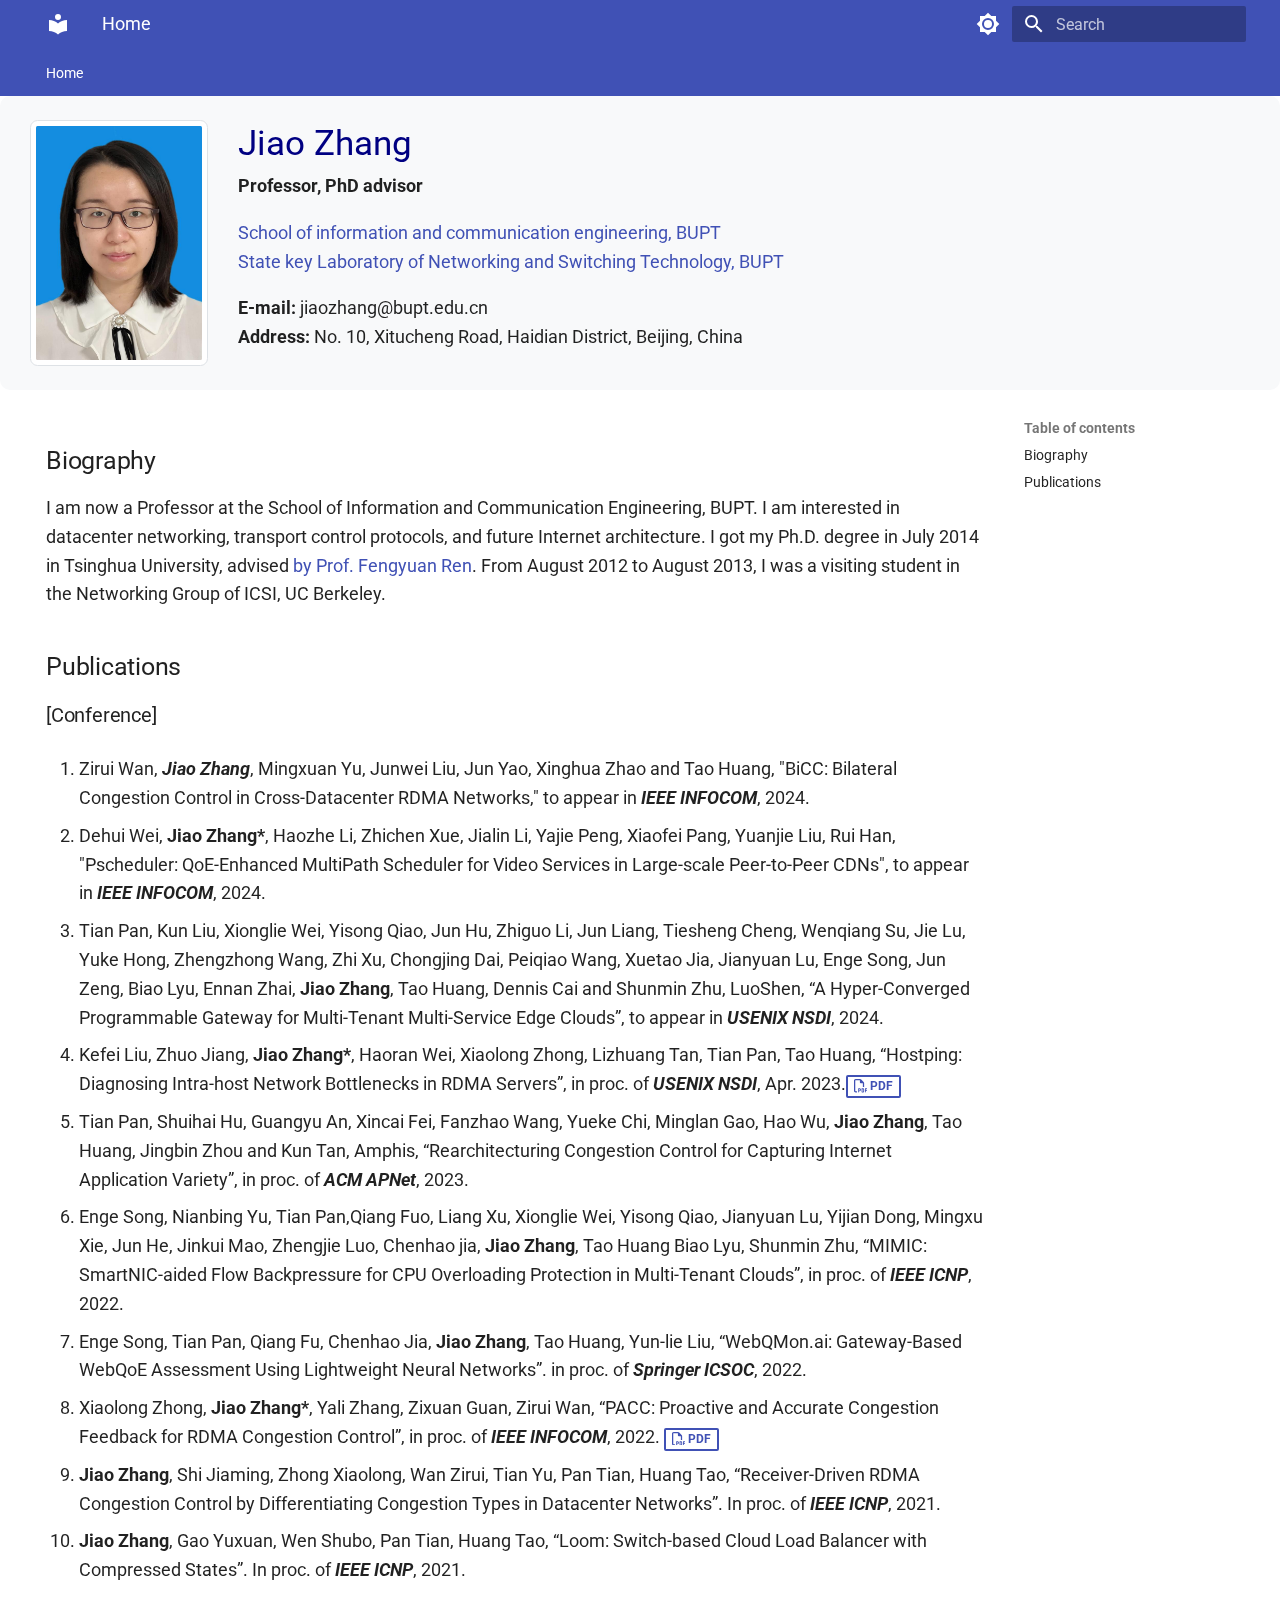
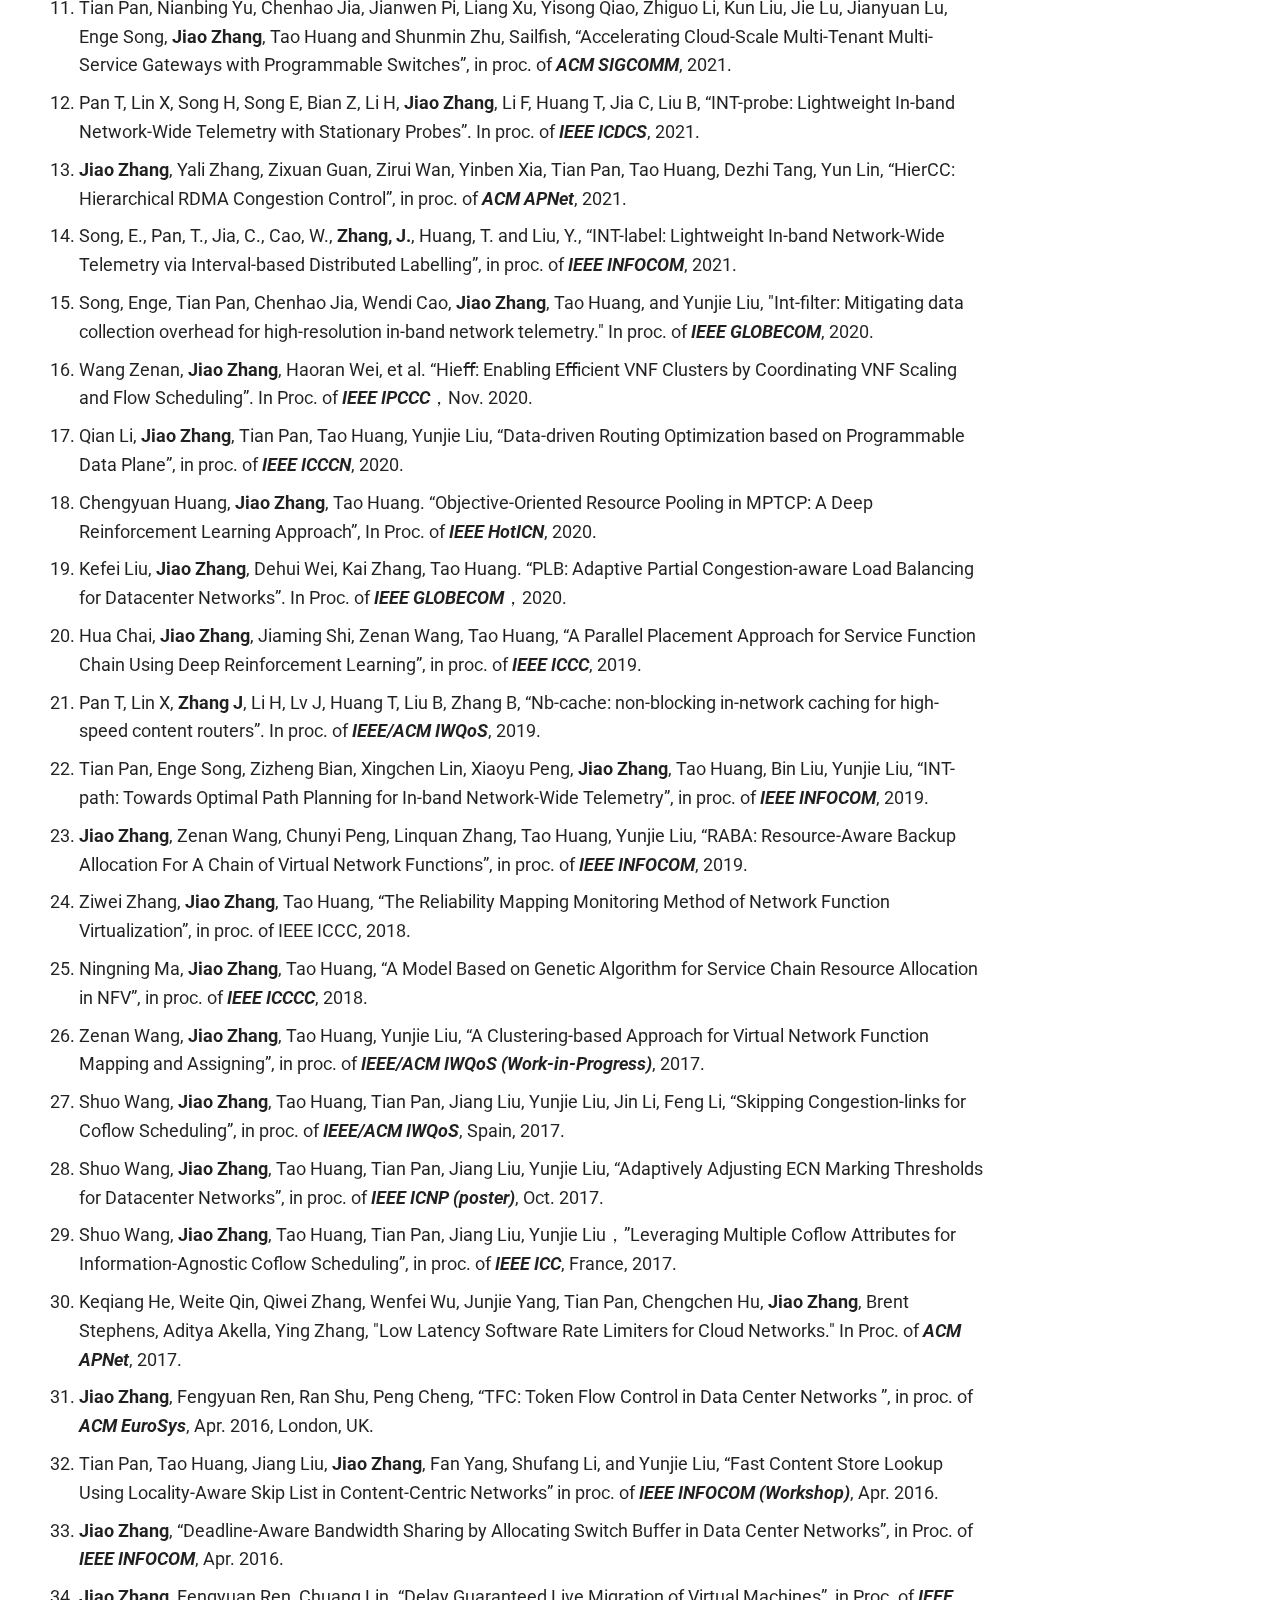
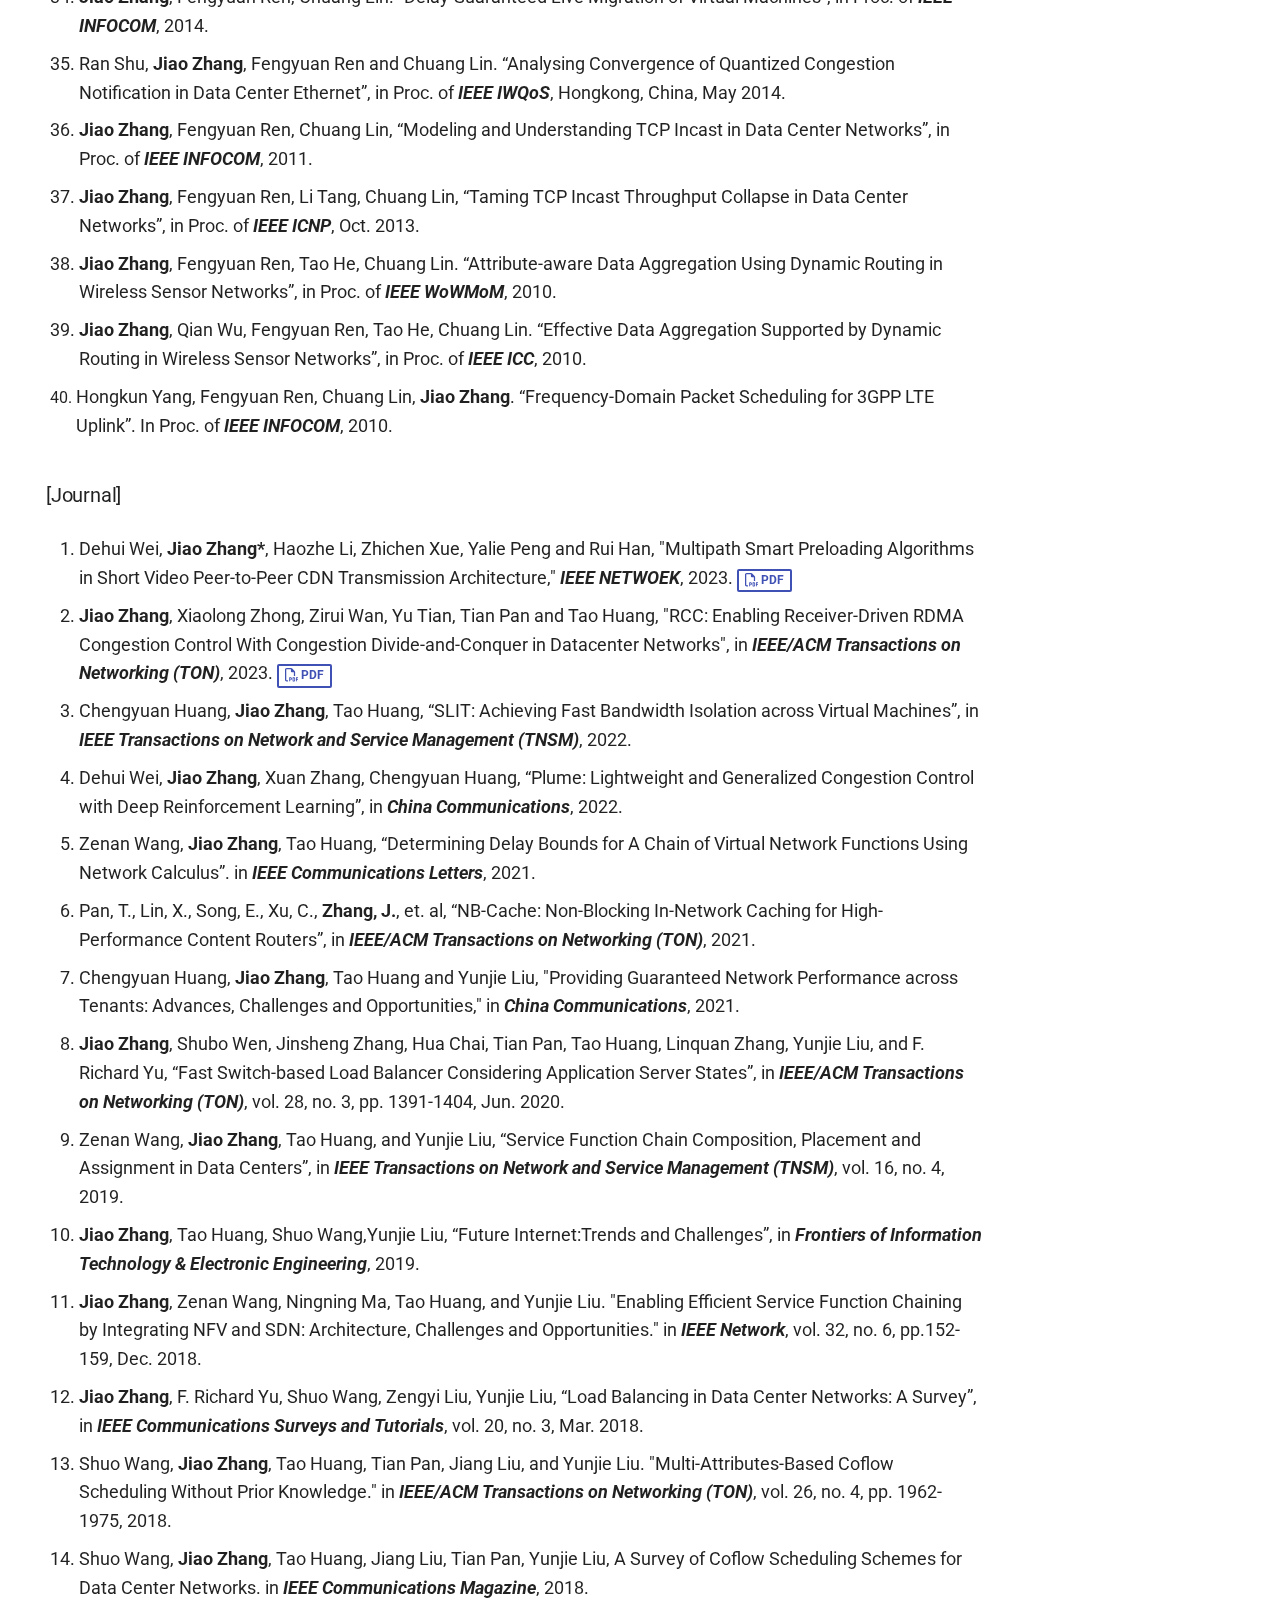
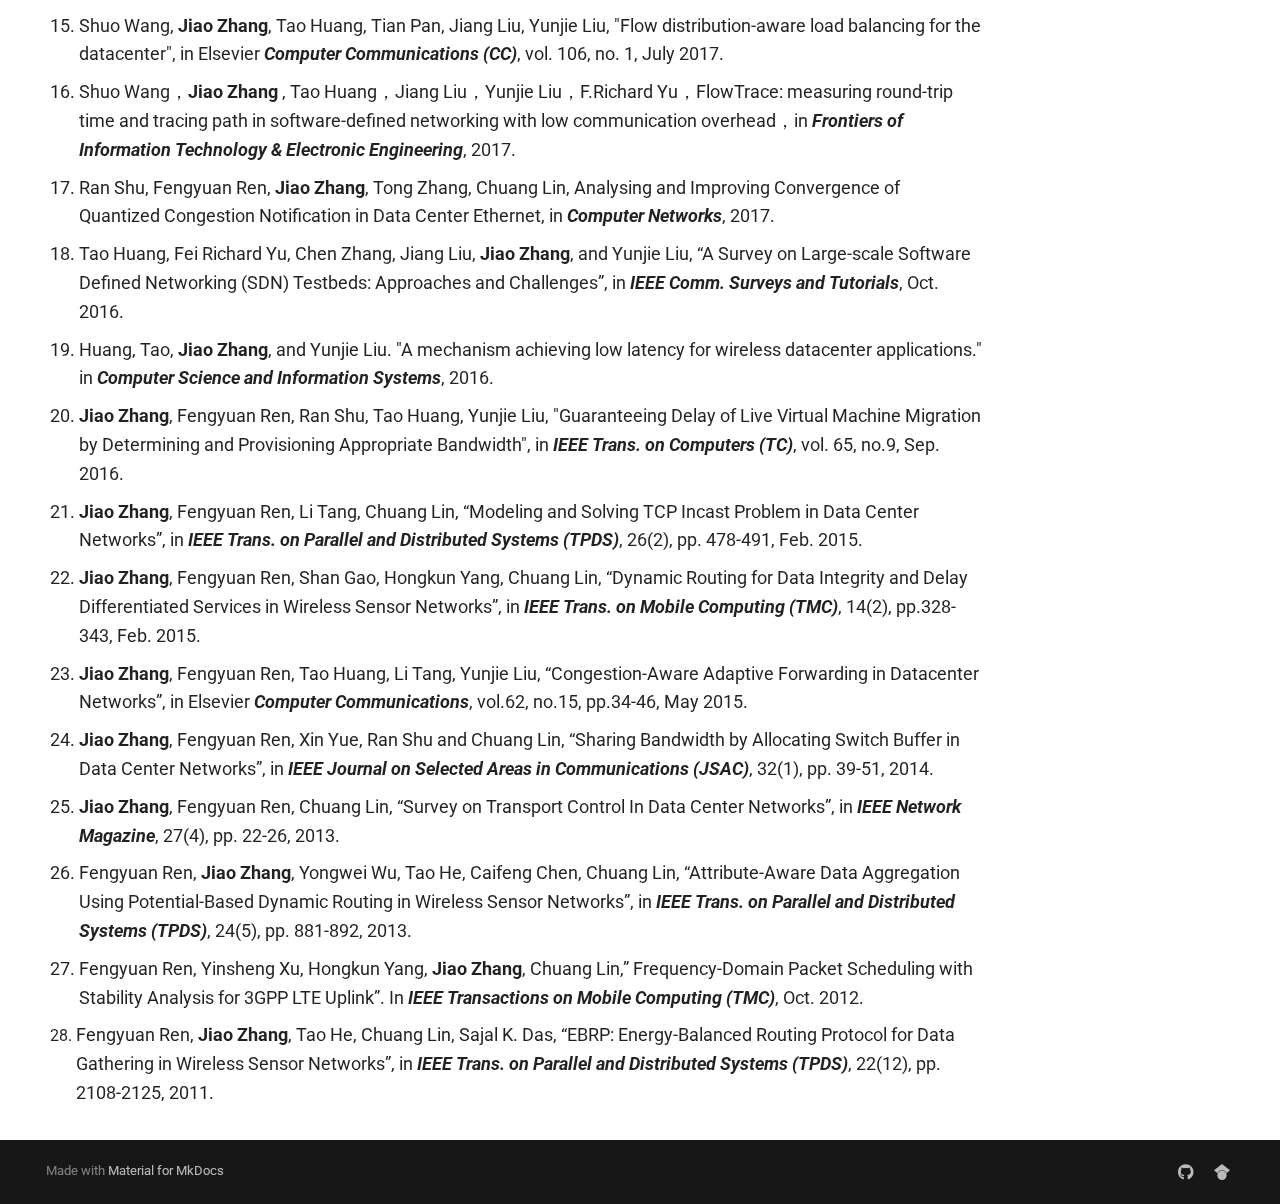
==== index.html @ 3847baac "Deployed 56114a8 with MkDocs version: 1.5.3" ====
<!doctype html>
<html lang="en" class="no-js">
  <head>
    
      <meta charset="utf-8">
      <meta name="viewport" content="width=device-width,initial-scale=1">
      
      
      
      
      
      
      <link rel="icon" href="assets/favicon.png">
      <meta name="generator" content="mkdocs-1.5.3, mkdocs-material-9.5.3">
    
    
  <title>Jiao Zhang @ BUPT</title>

    
  
      <link rel="stylesheet" href="assets/stylesheets/main.50c56a3b.min.css">
      
        
        <link rel="stylesheet" href="assets/stylesheets/palette.06af60db.min.css">
      
      


    

    
      
    
    
      
        
        
        <link rel="preconnect" href="https://fonts.gstatic.com" crossorigin>
        <link rel="stylesheet" href="https://fonts.googleapis.com/css?family=Roboto:300,300i,400,400i,700,700i%7CRoboto+Mono:400,400i,700,700i&display=fallback">
        <style>:root{--md-text-font:"Roboto";--md-code-font:"Roboto Mono"}</style>
      
    
    
      <link rel="stylesheet" href="stylesheets/extra.css">
    
    <script>__md_scope=new URL(".",location),__md_hash=e=>[...e].reduce((e,_)=>(e<<5)-e+_.charCodeAt(0),0),__md_get=(e,_=localStorage,t=__md_scope)=>JSON.parse(_.getItem(t.pathname+"."+e)),__md_set=(e,_,t=localStorage,a=__md_scope)=>{try{t.setItem(a.pathname+"."+e,JSON.stringify(_))}catch(e){}}</script>
    
      

    
    
    
  </head>
  
  
    
    
      
    
    
    
    
    <body dir="ltr" data-md-color-scheme="default" data-md-color-primary="indigo" data-md-color-accent="indigo">
  
    
    <input class="md-toggle" data-md-toggle="drawer" type="checkbox" id="__drawer" autocomplete="off">
    <input class="md-toggle" data-md-toggle="search" type="checkbox" id="__search" autocomplete="off">
    <label class="md-overlay" for="__drawer"></label>
    <div data-md-component="skip">
      
        
        <a href="#biography" class="md-skip">
          Skip to content
        </a>
      
    </div>
    <div data-md-component="announce">
      
    </div>
    
    
      

<header class="md-header" data-md-component="header">
  <nav class="md-header__inner md-grid" aria-label="Header">
    <a href="." title="Jiao Zhang" class="md-header__button md-logo" aria-label="Jiao Zhang" data-md-component="logo">
      
  
  <svg xmlns="http://www.w3.org/2000/svg" viewBox="0 0 24 24"><path d="M12 8a3 3 0 0 0 3-3 3 3 0 0 0-3-3 3 3 0 0 0-3 3 3 3 0 0 0 3 3m0 3.54C9.64 9.35 6.5 8 3 8v11c3.5 0 6.64 1.35 9 3.54 2.36-2.19 5.5-3.54 9-3.54V8c-3.5 0-6.64 1.35-9 3.54Z"/></svg>

    </a>
    <label class="md-header__button md-icon" for="__drawer">
      
      <svg xmlns="http://www.w3.org/2000/svg" viewBox="0 0 24 24"><path d="M3 6h18v2H3V6m0 5h18v2H3v-2m0 5h18v2H3v-2Z"/></svg>
    </label>
    <div class="md-header__title" data-md-component="header-title">
      <div class="md-header__ellipsis">
        <div class="md-header__topic">
          <span class="md-ellipsis">
            Jiao Zhang
          </span>
        </div>
        <div class="md-header__topic" data-md-component="header-topic">
          <span class="md-ellipsis">
            
              Home
            
          </span>
        </div>
      </div>
    </div>
    
      
        <form class="md-header__option" data-md-component="palette">
  
    
    
    
    <input class="md-option" data-md-color-media="" data-md-color-scheme="default" data-md-color-primary="indigo" data-md-color-accent="indigo"  aria-label="Switch to dark mode"  type="radio" name="__palette" id="__palette_0">
    
      <label class="md-header__button md-icon" title="Switch to dark mode" for="__palette_1" hidden>
        <svg xmlns="http://www.w3.org/2000/svg" viewBox="0 0 24 24"><path d="M12 8a4 4 0 0 0-4 4 4 4 0 0 0 4 4 4 4 0 0 0 4-4 4 4 0 0 0-4-4m0 10a6 6 0 0 1-6-6 6 6 0 0 1 6-6 6 6 0 0 1 6 6 6 6 0 0 1-6 6m8-9.31V4h-4.69L12 .69 8.69 4H4v4.69L.69 12 4 15.31V20h4.69L12 23.31 15.31 20H20v-4.69L23.31 12 20 8.69Z"/></svg>
      </label>
    
  
    
    
    
    <input class="md-option" data-md-color-media="" data-md-color-scheme="slate" data-md-color-primary="indigo" data-md-color-accent="indigo"  aria-label="Switch to light mode"  type="radio" name="__palette" id="__palette_1">
    
      <label class="md-header__button md-icon" title="Switch to light mode" for="__palette_0" hidden>
        <svg xmlns="http://www.w3.org/2000/svg" viewBox="0 0 24 24"><path d="M12 18c-.89 0-1.74-.2-2.5-.55C11.56 16.5 13 14.42 13 12c0-2.42-1.44-4.5-3.5-5.45C10.26 6.2 11.11 6 12 6a6 6 0 0 1 6 6 6 6 0 0 1-6 6m8-9.31V4h-4.69L12 .69 8.69 4H4v4.69L.69 12 4 15.31V20h4.69L12 23.31 15.31 20H20v-4.69L23.31 12 20 8.69Z"/></svg>
      </label>
    
  
</form>
      
    
    
      <script>var media,input,key,value,palette=__md_get("__palette");if(palette&&palette.color){"(prefers-color-scheme)"===palette.color.media&&(media=matchMedia("(prefers-color-scheme: light)"),input=document.querySelector(media.matches?"[data-md-color-media='(prefers-color-scheme: light)']":"[data-md-color-media='(prefers-color-scheme: dark)']"),palette.color.media=input.getAttribute("data-md-color-media"),palette.color.scheme=input.getAttribute("data-md-color-scheme"),palette.color.primary=input.getAttribute("data-md-color-primary"),palette.color.accent=input.getAttribute("data-md-color-accent"));for([key,value]of Object.entries(palette.color))document.body.setAttribute("data-md-color-"+key,value)}</script>
    
    
    
      <label class="md-header__button md-icon" for="__search">
        
        <svg xmlns="http://www.w3.org/2000/svg" viewBox="0 0 24 24"><path d="M9.5 3A6.5 6.5 0 0 1 16 9.5c0 1.61-.59 3.09-1.56 4.23l.27.27h.79l5 5-1.5 1.5-5-5v-.79l-.27-.27A6.516 6.516 0 0 1 9.5 16 6.5 6.5 0 0 1 3 9.5 6.5 6.5 0 0 1 9.5 3m0 2C7 5 5 7 5 9.5S7 14 9.5 14 14 12 14 9.5 12 5 9.5 5Z"/></svg>
      </label>
      <div class="md-search" data-md-component="search" role="dialog">
  <label class="md-search__overlay" for="__search"></label>
  <div class="md-search__inner" role="search">
    <form class="md-search__form" name="search">
      <input type="text" class="md-search__input" name="query" aria-label="Search" placeholder="Search" autocapitalize="off" autocorrect="off" autocomplete="off" spellcheck="false" data-md-component="search-query" required>
      <label class="md-search__icon md-icon" for="__search">
        
        <svg xmlns="http://www.w3.org/2000/svg" viewBox="0 0 24 24"><path d="M9.5 3A6.5 6.5 0 0 1 16 9.5c0 1.61-.59 3.09-1.56 4.23l.27.27h.79l5 5-1.5 1.5-5-5v-.79l-.27-.27A6.516 6.516 0 0 1 9.5 16 6.5 6.5 0 0 1 3 9.5 6.5 6.5 0 0 1 9.5 3m0 2C7 5 5 7 5 9.5S7 14 9.5 14 14 12 14 9.5 12 5 9.5 5Z"/></svg>
        
        <svg xmlns="http://www.w3.org/2000/svg" viewBox="0 0 24 24"><path d="M20 11v2H8l5.5 5.5-1.42 1.42L4.16 12l7.92-7.92L13.5 5.5 8 11h12Z"/></svg>
      </label>
      <nav class="md-search__options" aria-label="Search">
        
        <button type="reset" class="md-search__icon md-icon" title="Clear" aria-label="Clear" tabindex="-1">
          
          <svg xmlns="http://www.w3.org/2000/svg" viewBox="0 0 24 24"><path d="M19 6.41 17.59 5 12 10.59 6.41 5 5 6.41 10.59 12 5 17.59 6.41 19 12 13.41 17.59 19 19 17.59 13.41 12 19 6.41Z"/></svg>
        </button>
      </nav>
      
    </form>
    <div class="md-search__output">
      <div class="md-search__scrollwrap" data-md-scrollfix>
        <div class="md-search-result" data-md-component="search-result">
          <div class="md-search-result__meta">
            Initializing search
          </div>
          <ol class="md-search-result__list" role="presentation"></ol>
        </div>
      </div>
    </div>
  </div>
</div>
    
    
  </nav>
  
</header>
    
    <div class="md-container" data-md-component="container">
      
      
  
        
          
            
<nav class="md-tabs" aria-label="Tabs" data-md-component="tabs">
  <div class="md-grid">
    <ul class="md-tabs__list">
      
        
  
  
    
  
  
    <li class="md-tabs__item md-tabs__item--active">
      <a href="." class="md-tabs__link">
        
  
    
  
  Home

      </a>
    </li>
  

      
    </ul>
  </div>
</nav>
          
        
      
  <main class="md-main">
    <div class="md-container">
      <header class="p-3 mb-0 bg-body-tertiary rounded-3">
        <div class="md-grid">
          <!-- Heading Row -->
          <div class="row align-items-center">
            <div class="col-lg-2 col-sm-2">
              <img src="./assets/photo.jpeg" class="rounded img-thumbnail" alt="Jiao Zhang">
            </div>
            <div class="col-lg-9 col-sm-9 md-typeset">
            
              <div style="font-size: 35px; color: rgb(0, 0, 130);">Jiao Zhang</div>
              <strong style="font-size: large;">Professor, PhD advisor</strong>
              <p style="font-size: large;">
                <a href="https://sice.bupt.edu.cn/">School of information and communication engineering, BUPT</a>
                <br />
                <a href="https://sklnst.bupt.edu.cn/">State key Laboratory of Networking and Switching Technology, BUPT</a>
              </p>
              <p style="font-size: large;">
                <strong>E-mail: </strong>
                jiaozhang@bupt.edu.cn
                <br>
                <strong>Address: </strong>
                No. 10, Xitucheng Road, Haidian District, Beijing, China                
              </p>
            
            </div>
          <!-- /.col-md-4 -->
          </div>
          <!-- /.row -->
        </div>
      </header>
    <!-- container -->
    </div>
  </main>

      <main class="md-main" data-md-component="main">
        <div class="md-main__inner md-grid">
          
            
              
                
              
              <div class="md-sidebar md-sidebar--primary" data-md-component="sidebar" data-md-type="navigation" hidden>
                <div class="md-sidebar__scrollwrap">
                  <div class="md-sidebar__inner">
                    


  


<nav class="md-nav md-nav--primary md-nav--lifted" aria-label="Navigation" data-md-level="0">
  <label class="md-nav__title" for="__drawer">
    <a href="." title="Jiao Zhang" class="md-nav__button md-logo" aria-label="Jiao Zhang" data-md-component="logo">
      
  
  <svg xmlns="http://www.w3.org/2000/svg" viewBox="0 0 24 24"><path d="M12 8a3 3 0 0 0 3-3 3 3 0 0 0-3-3 3 3 0 0 0-3 3 3 3 0 0 0 3 3m0 3.54C9.64 9.35 6.5 8 3 8v11c3.5 0 6.64 1.35 9 3.54 2.36-2.19 5.5-3.54 9-3.54V8c-3.5 0-6.64 1.35-9 3.54Z"/></svg>

    </a>
    Jiao Zhang
  </label>
  
  <ul class="md-nav__list" data-md-scrollfix>
    
      
      
  
  
    
  
  
  
    <li class="md-nav__item md-nav__item--active">
      
      <input class="md-nav__toggle md-toggle" type="checkbox" id="__toc">
      
      
      
        <label class="md-nav__link md-nav__link--active" for="__toc">
          
  
  <span class="md-ellipsis">
    Home
  </span>
  

          <span class="md-nav__icon md-icon"></span>
        </label>
      
      <a href="." class="md-nav__link md-nav__link--active">
        
  
  <span class="md-ellipsis">
    Home
  </span>
  

      </a>
      
        

<nav class="md-nav md-nav--secondary" aria-label="Table of contents">
  
  
  
  
    <label class="md-nav__title" for="__toc">
      <span class="md-nav__icon md-icon"></span>
      Table of contents
    </label>
    <ul class="md-nav__list" data-md-component="toc" data-md-scrollfix>
      
        <li class="md-nav__item">
  <a href="#biography" class="md-nav__link">
    <span class="md-ellipsis">
      Biography
    </span>
  </a>
  
</li>
      
        <li class="md-nav__item">
  <a href="#publications" class="md-nav__link">
    <span class="md-ellipsis">
      Publications
    </span>
  </a>
  
</li>
      
    </ul>
  
</nav>
      
    </li>
  

    
  </ul>
</nav>
                  </div>
                </div>
              </div>
            
            
              
                
              
              <div class="md-sidebar md-sidebar--secondary" data-md-component="sidebar" data-md-type="toc" >
                <div class="md-sidebar__scrollwrap">
                  <div class="md-sidebar__inner">
                    

<nav class="md-nav md-nav--secondary" aria-label="Table of contents">
  
  
  
  
    <label class="md-nav__title" for="__toc">
      <span class="md-nav__icon md-icon"></span>
      Table of contents
    </label>
    <ul class="md-nav__list" data-md-component="toc" data-md-scrollfix>
      
        <li class="md-nav__item">
  <a href="#biography" class="md-nav__link">
    <span class="md-ellipsis">
      Biography
    </span>
  </a>
  
</li>
      
        <li class="md-nav__item">
  <a href="#publications" class="md-nav__link">
    <span class="md-ellipsis">
      Publications
    </span>
  </a>
  
</li>
      
    </ul>
  
</nav>
                  </div>
                </div>
              </div>
            
          
          
            <div class="md-content" data-md-component="content">
              <article class="md-content__inner md-typeset">
                
                  


  <h1>Home</h1>

<!-- !!! note "Biography"

    I am now a Professor at the School of Information and Communication Engineering, BUPT. I am interested in datacenter networking, transport control protocols, and future Internet architecture.   
    I got my Ph.D. degree in July 2014 in Tsinghua University, advised by [Prof. Fengyuan Ren](https://nns.cs.tsinghua.edu.cn/personal/renfy/renfy.html).   
    From August 2012 to August 2013, I was a visiting student in the Networking Group of ICSI, UC Berkeley. -->

<h2 id="biography"><strong>Biography</strong><a class="headerlink" href="#biography" title="Permanent link">&para;</a></h2>
<p><font size=4>
I am now a Professor at the School of Information and Communication Engineering, BUPT. I am interested in datacenter networking, transport control protocols, and future Internet architecture. I got my Ph.D. degree in July 2014 in Tsinghua University, advised <a href="https://nns.cs.tsinghua.edu.cn/personal/renfy/renfy.html">by Prof. Fengyuan Ren</a>. From August 2012 to August 2013, I was a visiting student in the Networking Group of ICSI, UC Berkeley.
</font></p>
<h2 id="publications"><strong>Publications</strong><a class="headerlink" href="#publications" title="Permanent link">&para;</a></h2>
<h3 id="conference">[Conference]<a class="headerlink" href="#conference" title="Permanent link">&para;</a></h3>
<p><font size=4></p>
<ol>
<li>
<p>Zirui Wan, <strong><em>Jiao Zhang</em></strong>, Mingxuan Yu, Junwei Liu, Jun Yao, Xinghua Zhao and Tao Huang, "BiCC: Bilateral Congestion Control in Cross-Datacenter RDMA Networks," to appear in <strong><em>IEEE INFOCOM</em></strong>, 2024.</p>
</li>
<li>
<p>Dehui Wei, <strong>Jiao Zhang*</strong>, Haozhe Li, Zhichen Xue, Jialin Li, Yajie Peng, Xiaofei Pang, Yuanjie Liu, Rui Han, "Pscheduler: QoE-Enhanced MultiPath Scheduler for Video Services in Large-scale Peer-to-Peer CDNs", to appear in <strong><em>IEEE INFOCOM</em></strong>, 2024.</p>
</li>
<li>
<p>Tian Pan, Kun Liu, Xionglie Wei, Yisong Qiao, Jun Hu, Zhiguo Li, Jun Liang, Tiesheng Cheng, Wenqiang Su, Jie Lu, Yuke Hong, Zhengzhong Wang, Zhi Xu, Chongjing Dai, Peiqiao Wang, Xuetao Jia, Jianyuan Lu, Enge Song, Jun Zeng, Biao Lyu, Ennan Zhai, <strong>Jiao Zhang</strong>, Tao Huang, Dennis Cai and Shunmin Zhu, LuoShen, “A Hyper-Converged Programmable Gateway for Multi-Tenant Multi-Service Edge Clouds”, to appear in <strong><em>USENIX NSDI</em></strong>, 2024.</p>
</li>
<li>
<p>Kefei Liu, Zhuo Jiang, <strong>Jiao Zhang*</strong>, Haoran Wei, Xiaolong Zhong, Lizhuang Tan, Tian Pan, Tao Huang, “Hostping: Diagnosing Intra-host Network Bottlenecks in RDMA Servers”, in proc. of <strong><em>USENIX NSDI</em></strong>, Apr. 2023.<a class="md-button" href="https://jiao-bupt.github.io/papers/Hostping_NSDI.pdf"><span class="twemoji"><svg xmlns="http://www.w3.org/2000/svg" viewBox="0 0 512 512"><!--! Font Awesome Free 6.5.1 by @fontawesome - https://fontawesome.com License - https://fontawesome.com/license/free (Icons: CC BY 4.0, Fonts: SIL OFL 1.1, Code: MIT License) Copyright 2023 Fonticons, Inc.--><path d="M64 464h48v48H64c-35.3 0-64-28.7-64-64V64C0 28.7 28.7 0 64 0h165.5c17 0 33.3 6.7 45.3 18.7l90.5 90.5c12 12 18.7 28.3 18.7 45.3V304h-48V160h-80c-17.7 0-32-14.3-32-32V48H64c-8.8 0-16 7.2-16 16v384c0 8.8 7.2 16 16 16zm112-112h32c30.9 0 56 25.1 56 56s-25.1 56-56 56h-16v32c0 8.8-7.2 16-16 16s-16-7.2-16-16V368c0-8.8 7.2-16 16-16zm32 80c13.3 0 24-10.7 24-24s-10.7-24-24-24h-16v48h16zm96-80h32c26.5 0 48 21.5 48 48v64c0 26.5-21.5 48-48 48h-32c-8.8 0-16-7.2-16-16V368c0-8.8 7.2-16 16-16zm32 128c8.8 0 16-7.2 16-16v-64c0-8.8-7.2-16-16-16h-16v96h16zm80-112c0-8.8 7.2-16 16-16h48c8.8 0 16 7.2 16 16s-7.2 16-16 16h-32v32h32c8.8 0 16 7.2 16 16s-7.2 16-16 16h-32v48c0 8.8-7.2 16-16 16s-16-7.2-16-16V368z"/></svg></span> PDF</a></p>
</li>
<li>
<p>Tian Pan, Shuihai Hu, Guangyu An, Xincai Fei, Fanzhao Wang, Yueke Chi, Minglan Gao, Hao Wu, <strong>Jiao Zhang</strong>, Tao Huang, Jingbin Zhou and Kun Tan, Amphis, “Rearchitecturing Congestion Control for Capturing Internet Application Variety”, in proc. of <strong><em>ACM APNet</em></strong>, 2023.</p>
</li>
<li>
<p>Enge Song, Nianbing Yu, Tian Pan,Qiang Fuo, Liang Xu, Xionglie Wei, Yisong Qiao, Jianyuan Lu, Yijian Dong, Mingxu Xie, Jun He, Jinkui Mao, Zhengjie Luo, Chenhao jia, <strong>Jiao Zhang</strong>, Tao Huang Biao Lyu, Shunmin Zhu, “MIMIC: SmartNIC-aided Flow Backpressure for CPU Overloading Protection in Multi-Tenant Clouds”, in proc. of <strong><em>IEEE ICNP</em></strong>, 2022.</p>
</li>
<li>
<p>Enge Song, Tian Pan, Qiang Fu, Chenhao Jia, <strong>Jiao Zhang</strong>, Tao Huang, Yun-lie Liu, “WebQMon.ai: Gateway-Based WebQoE Assessment Using Lightweight Neural Networks”. in proc. of <strong><em>Springer ICSOC</em></strong>, 2022.</p>
</li>
<li>
<p>Xiaolong Zhong, <strong>Jiao Zhang*</strong>, Yali Zhang, Zixuan Guan, Zirui Wan, “PACC: Proactive and Accurate Congestion Feedback for RDMA Congestion Control”, in proc. of <strong><em>IEEE INFOCOM</em></strong>, 2022. <a class="md-button" href="https://jiao-bupt.github.io/papers/2022_PACC_INFOCOM.pdf"><span class="twemoji"><svg xmlns="http://www.w3.org/2000/svg" viewBox="0 0 512 512"><!--! Font Awesome Free 6.5.1 by @fontawesome - https://fontawesome.com License - https://fontawesome.com/license/free (Icons: CC BY 4.0, Fonts: SIL OFL 1.1, Code: MIT License) Copyright 2023 Fonticons, Inc.--><path d="M64 464h48v48H64c-35.3 0-64-28.7-64-64V64C0 28.7 28.7 0 64 0h165.5c17 0 33.3 6.7 45.3 18.7l90.5 90.5c12 12 18.7 28.3 18.7 45.3V304h-48V160h-80c-17.7 0-32-14.3-32-32V48H64c-8.8 0-16 7.2-16 16v384c0 8.8 7.2 16 16 16zm112-112h32c30.9 0 56 25.1 56 56s-25.1 56-56 56h-16v32c0 8.8-7.2 16-16 16s-16-7.2-16-16V368c0-8.8 7.2-16 16-16zm32 80c13.3 0 24-10.7 24-24s-10.7-24-24-24h-16v48h16zm96-80h32c26.5 0 48 21.5 48 48v64c0 26.5-21.5 48-48 48h-32c-8.8 0-16-7.2-16-16V368c0-8.8 7.2-16 16-16zm32 128c8.8 0 16-7.2 16-16v-64c0-8.8-7.2-16-16-16h-16v96h16zm80-112c0-8.8 7.2-16 16-16h48c8.8 0 16 7.2 16 16s-7.2 16-16 16h-32v32h32c8.8 0 16 7.2 16 16s-7.2 16-16 16h-32v48c0 8.8-7.2 16-16 16s-16-7.2-16-16V368z"/></svg></span> PDF</a></p>
</li>
<li>
<p><strong>Jiao Zhang</strong>, Shi Jiaming, Zhong Xiaolong, Wan Zirui, Tian Yu, Pan Tian, Huang Tao, “Receiver-Driven RDMA Congestion Control by Differentiating Congestion Types in Datacenter Networks”. In proc. of <strong><em>IEEE ICNP</em></strong>, 2021.</p>
</li>
<li>
<p><strong>Jiao Zhang</strong>, Gao Yuxuan, Wen Shubo, Pan Tian, Huang Tao, “Loom: Switch-based Cloud Load Balancer with Compressed States”. In proc. of <strong><em>IEEE ICNP</em></strong>, 2021.</p>
</li>
<li>
<p>Tian Pan, Nianbing Yu, Chenhao Jia, Jianwen Pi, Liang Xu, Yisong Qiao, Zhiguo Li, Kun Liu, Jie Lu, Jianyuan Lu, Enge Song, <strong>Jiao Zhang</strong>, Tao Huang and Shunmin Zhu, Sailfish, “Accelerating Cloud-Scale Multi-Tenant Multi-Service Gateways with Programmable Switches”, in proc. of <strong><em>ACM SIGCOMM</em></strong>, 2021.</p>
</li>
<li>
<p>Pan T, Lin X, Song H, Song E, Bian Z, Li H, <strong>Jiao Zhang</strong>, Li F, Huang T, Jia C, Liu B, “INT-probe: Lightweight In-band Network-Wide Telemetry with Stationary Probes”. In proc. of <strong><em>IEEE ICDCS</em></strong>, 2021.</p>
</li>
<li>
<p><strong>Jiao Zhang</strong>, Yali Zhang, Zixuan Guan, Zirui Wan, Yinben Xia, Tian Pan, Tao Huang, Dezhi Tang, Yun Lin, “HierCC: Hierarchical RDMA Congestion Control”, in proc. of <strong><em>ACM APNet</em></strong>, 2021.</p>
</li>
<li>
<p>Song, E., Pan, T., Jia, C., Cao, W., <strong>Zhang, J.</strong>, Huang, T. and Liu, Y., “INT-label: Lightweight In-band Network-Wide Telemetry via Interval-based Distributed Labelling”, in proc. of <strong><em>IEEE INFOCOM</em></strong>, 2021.</p>
</li>
<li>
<p>Song, Enge, Tian Pan, Chenhao Jia, Wendi Cao, <strong>Jiao Zhang</strong>, Tao Huang, and Yunjie Liu, "Int-filter: Mitigating data collection overhead for high-resolution in-band network telemetry." In proc. of <strong><em>IEEE GLOBECOM</em></strong>, 2020.</p>
</li>
<li>
<p>Wang Zenan, <strong>Jiao Zhang</strong>, Haoran Wei, et al. “Hieﬀ: Enabling Eﬀicient VNF Clusters by Coordinating VNF Scaling and Flow Scheduling”. In Proc. of <strong><em>IEEE IPCCC</em></strong>，Nov. 2020.</p>
</li>
<li>
<p>Qian Li, <strong>Jiao Zhang</strong>, Tian Pan, Tao Huang, Yunjie Liu, “Data-driven Routing Optimization based on Programmable Data Plane”, in proc. of <strong><em>IEEE ICCCN</em></strong>, 2020.</p>
</li>
<li>
<p>Chengyuan Huang, <strong>Jiao Zhang</strong>, Tao Huang. “Objective-Oriented Resource Pooling in MPTCP: A Deep Reinforcement Learning Approach”, In Proc. of <strong><em>IEEE HotICN</em></strong>, 2020.</p>
</li>
<li>
<p>Kefei Liu, <strong>Jiao Zhang</strong>, Dehui Wei, Kai Zhang, Tao Huang. “PLB: Adaptive Partial Congestion-aware Load Balancing for Datacenter Networks”. In Proc. of <strong><em>IEEE GLOBECOM</em></strong>，2020.</p>
</li>
<li>
<p>Hua Chai, <strong>Jiao Zhang</strong>, Jiaming Shi, Zenan Wang, Tao Huang, “A Parallel Placement Approach for Service Function Chain Using Deep Reinforcement Learning”, in proc. of <strong><em>IEEE ICCC</em></strong>, 2019.</p>
</li>
<li>
<p>Pan T, Lin X, <strong>Zhang J</strong>, Li H, Lv J, Huang T, Liu B, Zhang B, “Nb-cache: non-blocking in-network caching for high-speed content routers”. In proc. of <strong><em>IEEE/ACM IWQoS</em></strong>, 2019.</p>
</li>
<li>
<p>Tian Pan, Enge Song, Zizheng Bian, Xingchen Lin, Xiaoyu Peng, <strong>Jiao Zhang</strong>, Tao Huang, Bin Liu, Yunjie Liu, “INT-path: Towards Optimal Path Planning for In-band Network-Wide Telemetry”, in proc. of <strong><em>IEEE INFOCOM</em></strong>, 2019.</p>
</li>
<li>
<p><strong>Jiao Zhang</strong>, Zenan Wang, Chunyi Peng, Linquan Zhang, Tao Huang, Yunjie Liu, “RABA: Resource-Aware Backup Allocation For A Chain of Virtual Network Functions”, in proc. of <strong><em>IEEE INFOCOM</em></strong>, 2019.</p>
</li>
<li>
<p>Ziwei Zhang, <strong>Jiao Zhang</strong>, Tao Huang, “The Reliability Mapping Monitoring Method of Network Function Virtualization”, in proc. of IEEE ICCC, 2018.</p>
</li>
<li>
<p>Ningning Ma, <strong>Jiao Zhang</strong>, Tao Huang, “A Model Based on Genetic Algorithm for Service Chain Resource Allocation in NFV”, in proc. of <strong><em>IEEE ICCCC</em></strong>, 2018.</p>
</li>
<li>
<p>Zenan Wang, <strong>Jiao Zhang</strong>, Tao Huang, Yunjie Liu, “A Clustering-based Approach for Virtual Network Function Mapping and Assigning”, in proc. of <strong><em>IEEE/ACM IWQoS (Work-in-Progress)</em></strong>, 2017.</p>
</li>
<li>
<p>Shuo Wang, <strong>Jiao Zhang</strong>, Tao Huang, Tian Pan, Jiang Liu, Yunjie Liu, Jin Li, Feng Li, “Skipping Congestion-links for Coflow Scheduling”, in proc. of <strong><em>IEEE/ACM IWQoS</em></strong>, Spain, 2017.</p>
</li>
<li>
<p>Shuo Wang, <strong>Jiao Zhang</strong>, Tao Huang, Tian Pan, Jiang Liu, Yunjie Liu, “Adaptively Adjusting ECN Marking Thresholds for Datacenter Networks”, in proc. of <strong><em>IEEE ICNP (poster)</em></strong>, Oct. 2017.</p>
</li>
<li>
<p>Shuo Wang, <strong>Jiao Zhang</strong>, Tao Huang, Tian Pan, Jiang Liu, Yunjie Liu，”Leveraging Multiple Coflow Attributes for Information-Agnostic Coflow Scheduling”, in proc. of <strong><em>IEEE ICC</em></strong>, France, 2017.</p>
</li>
<li>
<p>Keqiang He, Weite Qin, Qiwei Zhang, Wenfei Wu, Junjie Yang, Tian Pan, Chengchen Hu, <strong>Jiao Zhang</strong>, Brent Stephens, Aditya Akella, Ying Zhang, "Low Latency Software Rate Limiters for Cloud Networks." In Proc. of <strong><em>ACM APNet</em></strong>, 2017.</p>
</li>
<li>
<p><strong>Jiao Zhang</strong>, Fengyuan Ren, Ran Shu, Peng Cheng, “TFC: Token Flow Control in Data Center Networks ”, in proc. of <strong><em>ACM EuroSys</em></strong>, Apr. 2016, London, UK.</p>
</li>
<li>
<p>Tian Pan, Tao Huang, Jiang Liu, <strong>Jiao Zhang</strong>, Fan Yang, Shufang Li, and Yunjie Liu, “Fast Content Store Lookup Using Locality-Aware Skip List in Content-Centric Networks” in proc. of <strong><em>IEEE INFOCOM (Workshop)</em></strong>, Apr. 2016.</p>
</li>
<li>
<p><strong>Jiao Zhang</strong>, “Deadline-Aware Bandwidth Sharing by Allocating Switch Buffer in Data Center Networks”, in Proc. of <strong><em>IEEE INFOCOM</em></strong>, Apr. 2016.</p>
</li>
<li>
<p><strong>Jiao Zhang</strong>, Fengyuan Ren, Chuang Lin. “Delay Guaranteed Live Migration of Virtual Machines”, in Proc. of <strong><em>IEEE INFOCOM</em></strong>, 2014.</p>
</li>
<li>
<p>Ran Shu, <strong>Jiao Zhang</strong>, Fengyuan Ren and Chuang Lin. “Analysing Convergence of Quantized Congestion Notification in Data Center Ethernet”, in Proc. of <strong><em>IEEE IWQoS</em></strong>, Hongkong, China, May 2014.</p>
</li>
<li>
<p><strong>Jiao Zhang</strong>, Fengyuan Ren, Chuang Lin, “Modeling and Understanding TCP Incast in Data Center Networks”, in Proc. of <strong><em>IEEE INFOCOM</em></strong>, 2011.</p>
</li>
<li>
<p><strong>Jiao Zhang</strong>, Fengyuan Ren, Li Tang, Chuang Lin, “Taming TCP Incast Throughput Collapse in Data Center Networks”, in Proc. of <strong><em>IEEE ICNP</em></strong>, Oct. 2013.</p>
</li>
<li>
<p><strong>Jiao Zhang</strong>, Fengyuan Ren, Tao He, Chuang Lin. “Attribute-aware Data Aggregation Using Dynamic Routing in Wireless Sensor Networks”, in Proc. of <strong><em>IEEE WoWMoM</em></strong>, 2010.</p>
</li>
<li>
<p><strong>Jiao Zhang</strong>, Qian Wu, Fengyuan Ren, Tao He, Chuang Lin. “Effective Data Aggregation Supported by Dynamic Routing in Wireless Sensor Networks”, in Proc. of <strong><em>IEEE ICC</em></strong>, 2010.</p>
</li>
<li>
<p>Hongkun Yang, Fengyuan Ren, Chuang Lin, <strong>Jiao Zhang</strong>. “Frequency-Domain Packet Scheduling for 3GPP LTE Uplink”. In Proc. of <strong><em>IEEE INFOCOM</em></strong>, 2010.
</font></p>
</li>
</ol>
<h3 id="journal">[Journal]<a class="headerlink" href="#journal" title="Permanent link">&para;</a></h3>
<p><font size=4></p>
<ol>
<li>
<p>Dehui Wei, <strong>Jiao Zhang*</strong>, Haozhe Li, Zhichen Xue, Yalie Peng and Rui Han, "Multipath Smart Preloading Algorithms in Short Video Peer-to-Peer CDN Transmission Architecture," <strong><em>IEEE NETWOEK</em></strong>, 2023. <a class="md-button" href="https://jiao-bupt.github.io/papers/IEEE%20Network-DehuiWei.pdf"><span class="twemoji"><svg xmlns="http://www.w3.org/2000/svg" viewBox="0 0 512 512"><!--! Font Awesome Free 6.5.1 by @fontawesome - https://fontawesome.com License - https://fontawesome.com/license/free (Icons: CC BY 4.0, Fonts: SIL OFL 1.1, Code: MIT License) Copyright 2023 Fonticons, Inc.--><path d="M64 464h48v48H64c-35.3 0-64-28.7-64-64V64C0 28.7 28.7 0 64 0h165.5c17 0 33.3 6.7 45.3 18.7l90.5 90.5c12 12 18.7 28.3 18.7 45.3V304h-48V160h-80c-17.7 0-32-14.3-32-32V48H64c-8.8 0-16 7.2-16 16v384c0 8.8 7.2 16 16 16zm112-112h32c30.9 0 56 25.1 56 56s-25.1 56-56 56h-16v32c0 8.8-7.2 16-16 16s-16-7.2-16-16V368c0-8.8 7.2-16 16-16zm32 80c13.3 0 24-10.7 24-24s-10.7-24-24-24h-16v48h16zm96-80h32c26.5 0 48 21.5 48 48v64c0 26.5-21.5 48-48 48h-32c-8.8 0-16-7.2-16-16V368c0-8.8 7.2-16 16-16zm32 128c8.8 0 16-7.2 16-16v-64c0-8.8-7.2-16-16-16h-16v96h16zm80-112c0-8.8 7.2-16 16-16h48c8.8 0 16 7.2 16 16s-7.2 16-16 16h-32v32h32c8.8 0 16 7.2 16 16s-7.2 16-16 16h-32v48c0 8.8-7.2 16-16 16s-16-7.2-16-16V368z"/></svg></span> PDF</a></p>
</li>
<li>
<p><strong>Jiao Zhang</strong>, Xiaolong Zhong, Zirui Wan, Yu Tian, Tian Pan and Tao Huang, "RCC: Enabling Receiver-Driven RDMA Congestion Control With Congestion Divide-and-Conquer in Datacenter Networks", in <strong><em>IEEE/ACM Transactions on Networking (TON)</em></strong>, 2023. <a class="md-button" href="https://jiao-bupt.github.io/papers/RCC_Enabling%20Receiver-Driven%20RDMA%20Congestion%20Control%20With%20Congestion%20Divide-and-Conquer%20in%20Datacenter%20Networks.pdf"><span class="twemoji"><svg xmlns="http://www.w3.org/2000/svg" viewBox="0 0 512 512"><!--! Font Awesome Free 6.5.1 by @fontawesome - https://fontawesome.com License - https://fontawesome.com/license/free (Icons: CC BY 4.0, Fonts: SIL OFL 1.1, Code: MIT License) Copyright 2023 Fonticons, Inc.--><path d="M64 464h48v48H64c-35.3 0-64-28.7-64-64V64C0 28.7 28.7 0 64 0h165.5c17 0 33.3 6.7 45.3 18.7l90.5 90.5c12 12 18.7 28.3 18.7 45.3V304h-48V160h-80c-17.7 0-32-14.3-32-32V48H64c-8.8 0-16 7.2-16 16v384c0 8.8 7.2 16 16 16zm112-112h32c30.9 0 56 25.1 56 56s-25.1 56-56 56h-16v32c0 8.8-7.2 16-16 16s-16-7.2-16-16V368c0-8.8 7.2-16 16-16zm32 80c13.3 0 24-10.7 24-24s-10.7-24-24-24h-16v48h16zm96-80h32c26.5 0 48 21.5 48 48v64c0 26.5-21.5 48-48 48h-32c-8.8 0-16-7.2-16-16V368c0-8.8 7.2-16 16-16zm32 128c8.8 0 16-7.2 16-16v-64c0-8.8-7.2-16-16-16h-16v96h16zm80-112c0-8.8 7.2-16 16-16h48c8.8 0 16 7.2 16 16s-7.2 16-16 16h-32v32h32c8.8 0 16 7.2 16 16s-7.2 16-16 16h-32v48c0 8.8-7.2 16-16 16s-16-7.2-16-16V368z"/></svg></span> PDF</a></p>
</li>
<li>
<p>Chengyuan Huang, <strong>Jiao Zhang</strong>, Tao Huang, “SLIT: Achieving Fast Bandwidth Isolation across Virtual Machines”, in <strong><em>IEEE Transactions on Network and Service Management (TNSM)</em></strong>, 2022.</p>
</li>
<li>
<p>Dehui Wei, <strong>Jiao Zhang</strong>, Xuan Zhang, Chengyuan Huang, “Plume: Lightweight and Generalized Congestion Control with Deep Reinforcement Learning”, in <strong><em>China Communications</em></strong>, 2022.</p>
</li>
<li>
<p>Zenan Wang, <strong>Jiao Zhang</strong>, Tao Huang, “Determining Delay Bounds for A Chain of Virtual Network Functions Using Network Calculus”. in <strong><em>IEEE Communications Letters</em></strong>, 2021.</p>
</li>
<li>
<p>Pan, T., Lin, X., Song, E., Xu, C., <strong>Zhang, J.</strong>, et. al, “NB-Cache: Non-Blocking In-Network Caching for High-Performance Content Routers”, in <strong><em>IEEE/ACM Transactions on Networking (TON)</em></strong>, 2021.</p>
</li>
<li>
<p>Chengyuan Huang, <strong>Jiao Zhang</strong>, Tao Huang and Yunjie Liu, "Providing Guaranteed Network Performance across Tenants: Advances, Challenges and Opportunities," in <strong><em>China Communications</em></strong>, 2021.</p>
</li>
<li>
<p><strong>Jiao Zhang</strong>, Shubo Wen, Jinsheng Zhang, Hua Chai, Tian Pan, Tao Huang, Linquan Zhang, Yunjie Liu, and F. Richard Yu, “Fast Switch-based Load Balancer Considering Application Server States”, in <strong><em>IEEE/ACM Transactions on Networking (TON)</em></strong>, vol. 28, no. 3, pp. 1391-1404, Jun. 2020.</p>
</li>
<li>
<p>Zenan Wang, <strong>Jiao Zhang</strong>, Tao Huang, and Yunjie Liu, “Service Function Chain Composition, Placement and Assignment in Data Centers”, in <strong><em>IEEE Transactions on Network and Service Management (TNSM)</em></strong>, vol. 16, no. 4, 2019.</p>
</li>
<li>
<p><strong>Jiao Zhang</strong>, Tao Huang, Shuo Wang,Yunjie Liu, “Future Internet:Trends and Challenges”, in <strong><em>Frontiers of Information Technology &amp; Electronic Engineering</em></strong>, 2019.</p>
</li>
<li>
<p><strong>Jiao Zhang</strong>, Zenan Wang, Ningning Ma, Tao Huang, and Yunjie Liu. "Enabling Efficient Service Function Chaining by Integrating NFV and SDN: Architecture, Challenges and Opportunities." in <strong><em>IEEE Network</em></strong>, vol. 32, no. 6, pp.152-159, Dec. 2018.</p>
</li>
<li>
<p><strong>Jiao Zhang</strong>, F. Richard Yu, Shuo Wang, Zengyi Liu, Yunjie Liu, “Load Balancing in Data Center Networks: A Survey”, in <strong><em>IEEE Communications Surveys and Tutorials</em></strong>, vol. 20, no. 3, Mar. 2018.</p>
</li>
<li>
<p>Shuo Wang, <strong>Jiao Zhang</strong>, Tao Huang, Tian Pan, Jiang Liu, and Yunjie Liu. "Multi-Attributes-Based Coflow Scheduling Without Prior Knowledge." in <strong><em>IEEE/ACM Transactions on Networking (TON)</em></strong>, vol. 26, no. 4, pp. 1962-1975, 2018.</p>
</li>
<li>
<p>Shuo Wang, <strong>Jiao Zhang</strong>, Tao Huang, Jiang Liu, Tian Pan, Yunjie Liu, A Survey of Coflow Scheduling Schemes for Data Center Networks. in <strong><em>IEEE Communications Magazine</em></strong>, 2018.</p>
</li>
<li>
<p>Shuo Wang, <strong>Jiao Zhang</strong>, Tao Huang, Tian Pan, Jiang Liu, Yunjie Liu, "Flow distribution-aware load balancing for the datacenter", in Elsevier <strong><em>Computer Communications (CC)</em></strong>, vol. 106, no. 1, July 2017.</p>
</li>
<li>
<p>Shuo Wang，<strong>Jiao Zhang</strong> , Tao Huang，Jiang Liu，Yunjie Liu，F.Richard Yu，FlowTrace: measuring round-trip time and tracing path in software-defined networking with low communication overhead，in <strong><em>Frontiers of Information Technology &amp; Electronic Engineering</em></strong>, 2017.</p>
</li>
<li>
<p>Ran Shu, Fengyuan Ren, <strong>Jiao Zhang</strong>, Tong Zhang, Chuang Lin, Analysing and Improving Convergence of Quantized Congestion Notification in Data Center Ethernet, in <strong><em>Computer Networks</em></strong>, 2017.</p>
</li>
<li>
<p>Tao Huang, Fei Richard Yu, Chen Zhang, Jiang Liu, <strong>Jiao Zhang</strong>, and Yunjie Liu, “A Survey on Large-scale Software Defined Networking (SDN) Testbeds: Approaches and Challenges”, in <strong><em>IEEE Comm. Surveys and Tutorials</em></strong>, Oct. 2016.</p>
</li>
<li>
<p>Huang, Tao, <strong>Jiao Zhang</strong>, and Yunjie Liu. "A mechanism achieving low latency for wireless datacenter applications." in <strong><em>Computer Science and Information Systems</em></strong>, 2016.</p>
</li>
<li>
<p><strong>Jiao Zhang</strong>, Fengyuan Ren, Ran Shu, Tao Huang, Yunjie Liu, "Guaranteeing Delay of Live Virtual Machine Migration by Determining and Provisioning Appropriate Bandwidth", in <strong><em>IEEE Trans. on Computers (TC)</em></strong>, vol. 65, no.9, Sep. 2016.</p>
</li>
<li>
<p><strong>Jiao Zhang</strong>, Fengyuan Ren, Li Tang, Chuang Lin, “Modeling and Solving TCP Incast Problem in Data Center Networks”, in <strong><em>IEEE Trans. on Parallel and Distributed Systems (TPDS)</em></strong>, 26(2), pp. 478-491, Feb. 2015.</p>
</li>
<li>
<p><strong>Jiao Zhang</strong>, Fengyuan Ren, Shan Gao, Hongkun Yang, Chuang Lin, “Dynamic Routing for Data Integrity and Delay Differentiated Services in Wireless Sensor Networks”, in <strong><em>IEEE Trans. on Mobile Computing (TMC)</em></strong>, 14(2), pp.328-343, Feb. 2015.</p>
</li>
<li>
<p><strong>Jiao Zhang</strong>, Fengyuan Ren, Tao Huang, Li Tang, Yunjie Liu, “Congestion-Aware Adaptive Forwarding in Datacenter Networks”, in Elsevier <strong><em>Computer Communications</em></strong>, vol.62, no.15, pp.34-46, May 2015.</p>
</li>
<li>
<p><strong>Jiao Zhang</strong>, Fengyuan Ren, Xin Yue, Ran Shu and Chuang Lin, “Sharing Bandwidth by Allocating Switch Buffer in Data Center Networks”, in <strong><em>IEEE Journal on Selected Areas in Communications (JSAC)</em></strong>, 32(1), pp. 39-51, 2014.</p>
</li>
<li>
<p><strong>Jiao Zhang</strong>, Fengyuan Ren, Chuang Lin, “Survey on Transport Control In Data Center Networks”, in <strong><em>IEEE Network Magazine</em></strong>, 27(4), pp. 22-26, 2013.</p>
</li>
<li>
<p>Fengyuan Ren, <strong>Jiao Zhang</strong>, Yongwei Wu, Tao He, Caifeng Chen, Chuang Lin, “Attribute-Aware Data Aggregation Using Potential-Based Dynamic Routing in Wireless Sensor Networks”, in <strong><em>IEEE Trans. on Parallel and Distributed Systems (TPDS)</em></strong>, 24(5), pp. 881-892, 2013.</p>
</li>
<li>
<p>Fengyuan Ren, Yinsheng Xu, Hongkun Yang, <strong>Jiao Zhang</strong>, Chuang Lin,” Frequency-Domain Packet Scheduling with Stability Analysis for 3GPP LTE Uplink”. In <strong><em>IEEE Transactions on Mobile Computing (TMC)</em></strong>, Oct. 2012.</p>
</li>
<li>
<p>Fengyuan Ren, <strong>Jiao Zhang</strong>, Tao He, Chuang Lin, Sajal K. Das, “EBRP: Energy-Balanced Routing Protocol for Data Gathering in Wireless Sensor Networks”, in <strong><em>IEEE Trans. on Parallel and Distributed Systems (TPDS)</em></strong>, 22(12), pp. 2108-2125, 2011.
</font></p>
</li>
</ol>







  
  




  



                
              </article>
            </div>
          
          
<script>var target=document.getElementById(location.hash.slice(1));target&&target.name&&(target.checked=target.name.startsWith("__tabbed_"))</script>
        </div>
        
          <button type="button" class="md-top md-icon" data-md-component="top" hidden>
  
  <svg xmlns="http://www.w3.org/2000/svg" viewBox="0 0 24 24"><path d="M13 20h-2V8l-5.5 5.5-1.42-1.42L12 4.16l7.92 7.92-1.42 1.42L13 8v12Z"/></svg>
  Back to top
</button>
        
      </main>
      
        <footer class="md-footer">
  
  <div class="md-footer-meta md-typeset">
    <div class="md-footer-meta__inner md-grid">
      <div class="md-copyright">
  
  
    Made with
    <a href="https://squidfunk.github.io/mkdocs-material/" target="_blank" rel="noopener">
      Material for MkDocs
    </a>
  
</div>
      
        <div class="md-social">
  
    
    
    
    
      
      
    
    <a href="https://github.com/" target="_blank" rel="noopener" title="github.com" class="md-social__link">
      <svg xmlns="http://www.w3.org/2000/svg" viewBox="0 0 496 512"><!--! Font Awesome Free 6.5.1 by @fontawesome - https://fontawesome.com License - https://fontawesome.com/license/free (Icons: CC BY 4.0, Fonts: SIL OFL 1.1, Code: MIT License) Copyright 2023 Fonticons, Inc.--><path d="M165.9 397.4c0 2-2.3 3.6-5.2 3.6-3.3.3-5.6-1.3-5.6-3.6 0-2 2.3-3.6 5.2-3.6 3-.3 5.6 1.3 5.6 3.6zm-31.1-4.5c-.7 2 1.3 4.3 4.3 4.9 2.6 1 5.6 0 6.2-2s-1.3-4.3-4.3-5.2c-2.6-.7-5.5.3-6.2 2.3zm44.2-1.7c-2.9.7-4.9 2.6-4.6 4.9.3 2 2.9 3.3 5.9 2.6 2.9-.7 4.9-2.6 4.6-4.6-.3-1.9-3-3.2-5.9-2.9zM244.8 8C106.1 8 0 113.3 0 252c0 110.9 69.8 205.8 169.5 239.2 12.8 2.3 17.3-5.6 17.3-12.1 0-6.2-.3-40.4-.3-61.4 0 0-70 15-84.7-29.8 0 0-11.4-29.1-27.8-36.6 0 0-22.9-15.7 1.6-15.4 0 0 24.9 2 38.6 25.8 21.9 38.6 58.6 27.5 72.9 20.9 2.3-16 8.8-27.1 16-33.7-55.9-6.2-112.3-14.3-112.3-110.5 0-27.5 7.6-41.3 23.6-58.9-2.6-6.5-11.1-33.3 2.6-67.9 20.9-6.5 69 27 69 27 20-5.6 41.5-8.5 62.8-8.5s42.8 2.9 62.8 8.5c0 0 48.1-33.6 69-27 13.7 34.7 5.2 61.4 2.6 67.9 16 17.7 25.8 31.5 25.8 58.9 0 96.5-58.9 104.2-114.8 110.5 9.2 7.9 17 22.9 17 46.4 0 33.7-.3 75.4-.3 83.6 0 6.5 4.6 14.4 17.3 12.1C428.2 457.8 496 362.9 496 252 496 113.3 383.5 8 244.8 8zM97.2 352.9c-1.3 1-1 3.3.7 5.2 1.6 1.6 3.9 2.3 5.2 1 1.3-1 1-3.3-.7-5.2-1.6-1.6-3.9-2.3-5.2-1zm-10.8-8.1c-.7 1.3.3 2.9 2.3 3.9 1.6 1 3.6.7 4.3-.7.7-1.3-.3-2.9-2.3-3.9-2-.6-3.6-.3-4.3.7zm32.4 35.6c-1.6 1.3-1 4.3 1.3 6.2 2.3 2.3 5.2 2.6 6.5 1 1.3-1.3.7-4.3-1.3-6.2-2.2-2.3-5.2-2.6-6.5-1zm-11.4-14.7c-1.6 1-1.6 3.6 0 5.9 1.6 2.3 4.3 3.3 5.6 2.3 1.6-1.3 1.6-3.9 0-6.2-1.4-2.3-4-3.3-5.6-2z"/></svg>
    </a>
  
    
    
    
    
      
      
    
    <a href="https://scholar.google.com/citations?hl=en&user=pWpI6H4AAAAJ&view_op=list_works&sortby=pubdate" target="_blank" rel="noopener" title="scholar.google.com" class="md-social__link">
      <svg xmlns="http://www.w3.org/2000/svg" viewBox="0 0 24 24"><path d="M5.242 13.769 0 9.5 12 0l12 9.5-5.242 4.269C17.548 11.249 14.978 9.5 12 9.5c-2.977 0-5.548 1.748-6.758 4.269zM12 10a7 7 0 1 0 0 14 7 7 0 0 0 0-14z"/></svg>
    </a>
  
</div>
      
    </div>
  </div>
</footer>
      
    </div>
    <div class="md-dialog" data-md-component="dialog">
      <div class="md-dialog__inner md-typeset"></div>
    </div>
    
      <div class="md-progress" data-md-component="progress" role="progressbar"></div>
    
    
    <script id="__config" type="application/json">{"base": ".", "features": ["navigation.instant", "navigation.instant.progress", "navigation.tabs", "navigation.top", "header.autohide", "navigation.indexes", "navigation.tracking", "toc.follow"], "search": "assets/javascripts/workers/search.f886a092.min.js", "translations": {"clipboard.copied": "Copied to clipboard", "clipboard.copy": "Copy to clipboard", "search.result.more.one": "1 more on this page", "search.result.more.other": "# more on this page", "search.result.none": "No matching documents", "search.result.one": "1 matching document", "search.result.other": "# matching documents", "search.result.placeholder": "Type to start searching", "search.result.term.missing": "Missing", "select.version": "Select version"}}</script>
    
    
      <script src="assets/javascripts/bundle.d7c377c4.min.js"></script>
      
    
  </body>
</html>
---- assets/stylesheets/main.50c56a3b.min.css ----
@charset "UTF-8";html{-webkit-text-size-adjust:none;-moz-text-size-adjust:none;text-size-adjust:none;box-sizing:border-box}*,:after,:before{box-sizing:inherit}@media (prefers-reduced-motion){*,:after,:before{transition:none!important}}body{margin:0}a,button,input,label{-webkit-tap-highlight-color:transparent}a{color:inherit;text-decoration:none}hr{border:0;box-sizing:initial;display:block;height:.05rem;overflow:visible;padding:0}small{font-size:80%}sub,sup{line-height:1em}img{border-style:none}table{border-collapse:initial;border-spacing:0}td,th{font-weight:400;vertical-align:top}button{background:#0000;border:0;font-family:inherit;font-size:inherit;margin:0;padding:0}input{border:0;outline:none}:root{--md-primary-fg-color:#4051b5;--md-primary-fg-color--light:#5d6cc0;--md-primary-fg-color--dark:#303fa1;--md-primary-bg-color:#fff;--md-primary-bg-color--light:#ffffffb3;--md-accent-fg-color:#526cfe;--md-accent-fg-color--transparent:#526cfe1a;--md-accent-bg-color:#fff;--md-accent-bg-color--light:#ffffffb3}[data-md-color-scheme=default]{color-scheme:light}[data-md-color-scheme=default] img[src$="#gh-dark-mode-only"],[data-md-color-scheme=default] img[src$="#only-dark"]{display:none}:root,[data-md-color-scheme=default]{--md-hue:225deg;--md-default-fg-color:#000000de;--md-default-fg-color--light:#0000008a;--md-default-fg-color--lighter:#00000052;--md-default-fg-color--lightest:#00000012;--md-default-bg-color:#fff;--md-default-bg-color--light:#ffffffb3;--md-default-bg-color--lighter:#ffffff4d;--md-default-bg-color--lightest:#ffffff1f;--md-code-fg-color:#36464e;--md-code-bg-color:#f5f5f5;--md-code-hl-color:#4287ff;--md-code-hl-color--light:#4287ff1a;--md-code-hl-number-color:#d52a2a;--md-code-hl-special-color:#db1457;--md-code-hl-function-color:#a846b9;--md-code-hl-constant-color:#6e59d9;--md-code-hl-keyword-color:#3f6ec6;--md-code-hl-string-color:#1c7d4d;--md-code-hl-name-color:var(--md-code-fg-color);--md-code-hl-operator-color:var(--md-default-fg-color--light);--md-code-hl-punctuation-color:var(--md-default-fg-color--light);--md-code-hl-comment-color:var(--md-default-fg-color--light);--md-code-hl-generic-color:var(--md-default-fg-color--light);--md-code-hl-variable-color:var(--md-default-fg-color--light);--md-typeset-color:var(--md-default-fg-color);--md-typeset-a-color:var(--md-primary-fg-color);--md-typeset-del-color:#f5503d26;--md-typeset-ins-color:#0bd57026;--md-typeset-kbd-color:#fafafa;--md-typeset-kbd-accent-color:#fff;--md-typeset-kbd-border-color:#b8b8b8;--md-typeset-mark-color:#ffff0080;--md-typeset-table-color:#0000001f;--md-typeset-table-color--light:rgba(0,0,0,.035);--md-admonition-fg-color:var(--md-default-fg-color);--md-admonition-bg-color:var(--md-default-bg-color);--md-warning-fg-color:#000000de;--md-warning-bg-color:#ff9;--md-footer-fg-color:#fff;--md-footer-fg-color--light:#ffffffb3;--md-footer-fg-color--lighter:#ffffff73;--md-footer-bg-color:#000000de;--md-footer-bg-color--dark:#00000052;--md-shadow-z1:0 0.2rem 0.5rem #0000000d,0 0 0.05rem #0000001a;--md-shadow-z2:0 0.2rem 0.5rem #0000001a,0 0 0.05rem #00000040;--md-shadow-z3:0 0.2rem 0.5rem #0003,0 0 0.05rem #00000059}.md-icon svg{fill:currentcolor;display:block;height:1.2rem;width:1.2rem}body{-webkit-font-smoothing:antialiased;-moz-osx-font-smoothing:grayscale;--md-text-font-family:var(--md-text-font,_),-apple-system,BlinkMacSystemFont,Helvetica,Arial,sans-serif;--md-code-font-family:var(--md-code-font,_),SFMono-Regular,Consolas,Menlo,monospace}aside,body,input{font-feature-settings:"kern","liga";color:var(--md-typeset-color);font-family:var(--md-text-font-family)}code,kbd,pre{font-feature-settings:"kern";font-family:var(--md-code-font-family)}:root{--md-typeset-table-sort-icon:url('data:image/svg+xml;charset=utf-8,<svg xmlns="http://www.w3.org/2000/svg" viewBox="0 0 24 24"><path d="m18 21-4-4h3V7h-3l4-4 4 4h-3v10h3M2 19v-2h10v2M2 13v-2h7v2M2 7V5h4v2H2Z"/></svg>');--md-typeset-table-sort-icon--asc:url('data:image/svg+xml;charset=utf-8,<svg xmlns="http://www.w3.org/2000/svg" viewBox="0 0 24 24"><path d="M19 17h3l-4 4-4-4h3V3h2M2 17h10v2H2M6 5v2H2V5m0 6h7v2H2v-2Z"/></svg>');--md-typeset-table-sort-icon--desc:url('data:image/svg+xml;charset=utf-8,<svg xmlns="http://www.w3.org/2000/svg" viewBox="0 0 24 24"><path d="M19 7h3l-4-4-4 4h3v14h2M2 17h10v2H2M6 5v2H2V5m0 6h7v2H2v-2Z"/></svg>')}.md-typeset{-webkit-print-color-adjust:exact;color-adjust:exact;font-size:.8rem;line-height:1.6}@media print{.md-typeset{font-size:.68rem}}.md-typeset blockquote,.md-typeset dl,.md-typeset figure,.md-typeset ol,.md-typeset pre,.md-typeset ul{margin-bottom:1em;margin-top:1em}.md-typeset h1{color:var(--md-default-fg-color--light);font-size:2em;line-height:1.3;margin:0 0 1.25em}.md-typeset h1,.md-typeset h2{font-weight:300;letter-spacing:-.01em}.md-typeset h2{font-size:1.5625em;line-height:1.4;margin:1.6em 0 .64em}.md-typeset h3{font-size:1.25em;font-weight:400;letter-spacing:-.01em;line-height:1.5;margin:1.6em 0 .8em}.md-typeset h2+h3{margin-top:.8em}.md-typeset h4{font-weight:700;letter-spacing:-.01em;margin:1em 0}.md-typeset h5,.md-typeset h6{color:var(--md-default-fg-color--light);font-size:.8em;font-weight:700;letter-spacing:-.01em;margin:1.25em 0}.md-typeset h5{text-transform:uppercase}.md-typeset hr{border-bottom:.05rem solid var(--md-default-fg-color--lightest);display:flow-root;margin:1.5em 0}.md-typeset a{color:var(--md-typeset-a-color);word-break:break-word}.md-typeset a,.md-typeset a:before{transition:color 125ms}.md-typeset a:focus,.md-typeset a:hover{color:var(--md-accent-fg-color)}.md-typeset a:focus code,.md-typeset a:hover code{background-color:var(--md-accent-fg-color--transparent)}.md-typeset a code{color:currentcolor;transition:background-color 125ms}.md-typeset a.focus-visible{outline-color:var(--md-accent-fg-color);outline-offset:.2rem}.md-typeset code,.md-typeset kbd,.md-typeset pre{color:var(--md-code-fg-color);direction:ltr;font-variant-ligatures:none}@media print{.md-typeset code,.md-typeset kbd,.md-typeset pre{white-space:pre-wrap}}.md-typeset code{background-color:var(--md-code-bg-color);border-radius:.1rem;-webkit-box-decoration-break:clone;box-decoration-break:clone;font-size:.85em;padding:0 .2941176471em;word-break:break-word}.md-typeset code:not(.focus-visible){-webkit-tap-highlight-color:transparent;outline:none}.md-typeset pre{display:flow-root;line-height:1.4;position:relative}.md-typeset pre>code{-webkit-box-decoration-break:slice;box-decoration-break:slice;box-shadow:none;display:block;margin:0;outline-color:var(--md-accent-fg-color);overflow:auto;padding:.7720588235em 1.1764705882em;scrollbar-color:var(--md-default-fg-color--lighter) #0000;scrollbar-width:thin;touch-action:auto;word-break:normal}.md-typeset pre>code:hover{scrollbar-color:var(--md-accent-fg-color) #0000}.md-typeset pre>code::-webkit-scrollbar{height:.2rem;width:.2rem}.md-typeset pre>code::-webkit-scrollbar-thumb{background-color:var(--md-default-fg-color--lighter)}.md-typeset pre>code::-webkit-scrollbar-thumb:hover{background-color:var(--md-accent-fg-color)}.md-typeset kbd{background-color:var(--md-typeset-kbd-color);border-radius:.1rem;box-shadow:0 .1rem 0 .05rem var(--md-typeset-kbd-border-color),0 .1rem 0 var(--md-typeset-kbd-border-color),0 -.1rem .2rem var(--md-typeset-kbd-accent-color) inset;color:var(--md-default-fg-color);display:inline-block;font-size:.75em;padding:0 .6666666667em;vertical-align:text-top;word-break:break-word}.md-typeset mark{background-color:var(--md-typeset-mark-color);-webkit-box-decoration-break:clone;box-decoration-break:clone;color:inherit;word-break:break-word}.md-typeset abbr{border-bottom:.05rem dotted var(--md-default-fg-color--light);cursor:help;text-decoration:none}.md-typeset small{opacity:.75}[dir=ltr] .md-typeset sub,[dir=ltr] .md-typeset sup{margin-left:.078125em}[dir=rtl] .md-typeset sub,[dir=rtl] .md-typeset sup{margin-right:.078125em}[dir=ltr] .md-typeset blockquote{padding-left:.6rem}[dir=rtl] .md-typeset blockquote{padding-right:.6rem}[dir=ltr] .md-typeset blockquote{border-left:.2rem solid var(--md-default-fg-color--lighter)}[dir=rtl] .md-typeset blockquote{border-right:.2rem solid var(--md-default-fg-color--lighter)}.md-typeset blockquote{color:var(--md-default-fg-color--light);margin-left:0;margin-right:0}.md-typeset ul{list-style-type:disc}[dir=ltr] .md-typeset ol,[dir=ltr] .md-typeset ul{margin-left:.625em}[dir=rtl] .md-typeset ol,[dir=rtl] .md-typeset ul{margin-right:.625em}.md-typeset ol,.md-typeset ul{padding:0}.md-typeset ol:not([hidden]),.md-typeset ul:not([hidden]){display:flow-root}.md-typeset ol ol,.md-typeset ul ol{list-style-type:lower-alpha}.md-typeset ol ol ol,.md-typeset ul ol ol{list-style-type:lower-roman}[dir=ltr] .md-typeset ol li,[dir=ltr] .md-typeset ul li{margin-left:1.25em}[dir=rtl] .md-typeset ol li,[dir=rtl] .md-typeset ul li{margin-right:1.25em}.md-typeset ol li,.md-typeset ul li{margin-bottom:.5em}.md-typeset ol li blockquote,.md-typeset ol li p,.md-typeset ul li blockquote,.md-typeset ul li p{margin:.5em 0}.md-typeset ol li:last-child,.md-typeset ul li:last-child{margin-bottom:0}[dir=ltr] .md-typeset ol li ol,[dir=ltr] .md-typeset ol li ul,[dir=ltr] .md-typeset ul li ol,[dir=ltr] .md-typeset ul li ul{margin-left:.625em}[dir=rtl] .md-typeset ol li ol,[dir=rtl] .md-typeset ol li ul,[dir=rtl] .md-typeset ul li ol,[dir=rtl] .md-typeset ul li ul{margin-right:.625em}.md-typeset ol li ol,.md-typeset ol li ul,.md-typeset ul li ol,.md-typeset ul li ul{margin-bottom:.5em;margin-top:.5em}[dir=ltr] .md-typeset dd{margin-left:1.875em}[dir=rtl] .md-typeset dd{margin-right:1.875em}.md-typeset dd{margin-bottom:1.5em;margin-top:1em}.md-typeset img,.md-typeset svg,.md-typeset video{height:auto;max-width:100%}.md-typeset img[align=left]{margin:1em 1em 1em 0}.md-typeset img[align=right]{margin:1em 0 1em 1em}.md-typeset img[align]:only-child{margin-top:0}.md-typeset figure{display:flow-root;margin:1em auto;max-width:100%;text-align:center;width:-webkit-fit-content;width:-moz-fit-content;width:fit-content}.md-typeset figure img{display:block}.md-typeset figcaption{font-style:italic;margin:1em auto;max-width:24rem}.md-typeset iframe{max-width:100%}.md-typeset table:not([class]){background-color:var(--md-default-bg-color);border:.05rem solid var(--md-typeset-table-color);border-radius:.1rem;display:inline-block;font-size:.64rem;max-width:100%;overflow:auto;touch-action:auto}@media print{.md-typeset table:not([class]){display:table}}.md-typeset table:not([class])+*{margin-top:1.5em}.md-typeset table:not([class]) td>:first-child,.md-typeset table:not([class]) th>:first-child{margin-top:0}.md-typeset table:not([class]) td>:last-child,.md-typeset table:not([class]) th>:last-child{margin-bottom:0}.md-typeset table:not([class]) td:not([align]),.md-typeset table:not([class]) th:not([align]){text-align:left}[dir=rtl] .md-typeset table:not([class]) td:not([align]),[dir=rtl] .md-typeset table:not([class]) th:not([align]){text-align:right}.md-typeset table:not([class]) th{font-weight:700;min-width:5rem;padding:.9375em 1.25em;vertical-align:top}.md-typeset table:not([class]) td{border-top:.05rem solid var(--md-typeset-table-color);padding:.9375em 1.25em;vertical-align:top}.md-typeset table:not([class]) tbody tr{transition:background-color 125ms}.md-typeset table:not([class]) tbody tr:hover{background-color:var(--md-typeset-table-color--light);box-shadow:0 .05rem 0 var(--md-default-bg-color) inset}.md-typeset table:not([class]) a{word-break:normal}.md-typeset table th[role=columnheader]{cursor:pointer}[dir=ltr] .md-typeset table th[role=columnheader]:after{margin-left:.5em}[dir=rtl] .md-typeset table th[role=columnheader]:after{margin-right:.5em}.md-typeset table th[role=columnheader]:after{content:"";display:inline-block;height:1.2em;-webkit-mask-image:var(--md-typeset-table-sort-icon);mask-image:var(--md-typeset-table-sort-icon);-webkit-mask-repeat:no-repeat;mask-repeat:no-repeat;-webkit-mask-size:contain;mask-size:contain;transition:background-color 125ms;vertical-align:text-bottom;width:1.2em}.md-typeset table th[role=columnheader]:hover:after{background-color:var(--md-default-fg-color--lighter)}.md-typeset table th[role=columnheader][aria-sort=ascending]:after{background-color:var(--md-default-fg-color--light);-webkit-mask-image:var(--md-typeset-table-sort-icon--asc);mask-image:var(--md-typeset-table-sort-icon--asc)}.md-typeset table th[role=columnheader][aria-sort=descending]:after{background-color:var(--md-default-fg-color--light);-webkit-mask-image:var(--md-typeset-table-sort-icon--desc);mask-image:var(--md-typeset-table-sort-icon--desc)}.md-typeset__scrollwrap{margin:1em -.8rem;overflow-x:auto;touch-action:auto}.md-typeset__table{display:inline-block;margin-bottom:.5em;padding:0 .8rem}@media print{.md-typeset__table{display:block}}html .md-typeset__table table{display:table;margin:0;overflow:hidden;width:100%}@media screen and (max-width:44.984375em){.md-content__inner>pre{margin:1em -.8rem}.md-content__inner>pre code{border-radius:0}}.md-typeset .md-author{border-radius:100%;display:block;flex-shrink:0;height:1.6rem;overflow:hidden;position:relative;transition:color 125ms,transform 125ms;width:1.6rem}.md-typeset .md-author img{display:block}.md-typeset .md-author--more{background:var(--md-default-fg-color--lightest);color:var(--md-default-fg-color--lighter);font-size:.6rem;font-weight:700;line-height:1.6rem;text-align:center}.md-typeset .md-author--long{height:2.4rem;width:2.4rem}.md-typeset a.md-author{transform:scale(1)}.md-typeset a.md-author img{filter:grayscale(100%) opacity(75%);transition:filter 125ms}.md-typeset a.md-author:focus,.md-typeset a.md-author:hover{transform:scale(1.1);z-index:1}.md-typeset a.md-author:focus img,.md-typeset a.md-author:hover img{filter:grayscale(0)}.md-banner{background-color:var(--md-footer-bg-color);color:var(--md-footer-fg-color);overflow:auto}@media print{.md-banner{display:none}}.md-banner--warning{background-color:var(--md-warning-bg-color);color:var(--md-warning-fg-color)}.md-banner__inner{font-size:.7rem;margin:.6rem auto;padding:0 .8rem}[dir=ltr] .md-banner__button{float:right}[dir=rtl] .md-banner__button{float:left}.md-banner__button{color:inherit;cursor:pointer;transition:opacity .25s}.no-js .md-banner__button{display:none}.md-banner__button:hover{opacity:.7}html{font-size:125%;height:100%;overflow-x:hidden}@media screen and (min-width:100em){html{font-size:137.5%}}@media screen and (min-width:125em){html{font-size:150%}}body{background-color:var(--md-default-bg-color);display:flex;flex-direction:column;font-size:.5rem;min-height:100%;position:relative;width:100%}@media print{body{display:block}}@media screen and (max-width:59.984375em){body[data-md-scrolllock]{position:fixed}}.md-grid{margin-left:auto;margin-right:auto;max-width:61rem}.md-container{display:flex;flex-direction:column;flex-grow:1}@media print{.md-container{display:block}}.md-main{flex-grow:1}.md-main__inner{display:flex;height:100%;margin-top:1.5rem}.md-ellipsis{overflow:hidden;text-overflow:ellipsis}.md-toggle{display:none}.md-option{height:0;opacity:0;position:absolute;width:0}.md-option:checked+label:not([hidden]){display:block}.md-option.focus-visible+label{outline-color:var(--md-accent-fg-color);outline-style:auto}.md-skip{background-color:var(--md-default-fg-color);border-radius:.1rem;color:var(--md-default-bg-color);font-size:.64rem;margin:.5rem;opacity:0;outline-color:var(--md-accent-fg-color);padding:.3rem .5rem;position:fixed;transform:translateY(.4rem);z-index:-1}.md-skip:focus{opacity:1;transform:translateY(0);transition:transform .25s cubic-bezier(.4,0,.2,1),opacity 175ms 75ms;z-index:10}@page{margin:25mm}:root{--md-clipboard-icon:url('data:image/svg+xml;charset=utf-8,<svg xmlns="http://www.w3.org/2000/svg" viewBox="0 0 24 24"><path d="M19 21H8V7h11m0-2H8a2 2 0 0 0-2 2v14a2 2 0 0 0 2 2h11a2 2 0 0 0 2-2V7a2 2 0 0 0-2-2m-3-4H4a2 2 0 0 0-2 2v14h2V3h12V1Z"/></svg>')}.md-clipboard{border-radius:.1rem;color:var(--md-default-fg-color--lightest);cursor:pointer;height:1.5em;outline-color:var(--md-accent-fg-color);outline-offset:.1rem;position:absolute;right:.5em;top:.5em;transition:color .25s;width:1.5em;z-index:1}@media print{.md-clipboard{display:none}}.md-clipboard:not(.focus-visible){-webkit-tap-highlight-color:transparent;outline:none}:hover>.md-clipboard{color:var(--md-default-fg-color--light)}.md-clipboard:focus,.md-clipboard:hover{color:var(--md-accent-fg-color)}.md-clipboard:after{background-color:currentcolor;content:"";display:block;height:1.125em;margin:0 auto;-webkit-mask-image:var(--md-clipboard-icon);mask-image:var(--md-clipboard-icon);-webkit-mask-position:center;mask-position:center;-webkit-mask-repeat:no-repeat;mask-repeat:no-repeat;-webkit-mask-size:contain;mask-size:contain;width:1.125em}.md-clipboard--inline{cursor:pointer}.md-clipboard--inline code{transition:color .25s,background-color .25s}.md-clipboard--inline:focus code,.md-clipboard--inline:hover code{background-color:var(--md-accent-fg-color--transparent);color:var(--md-accent-fg-color)}@keyframes consent{0%{opacity:0;transform:translateY(100%)}to{opacity:1;transform:translateY(0)}}@keyframes overlay{0%{opacity:0}to{opacity:1}}.md-consent__overlay{animation:overlay .25s both;-webkit-backdrop-filter:blur(.1rem);backdrop-filter:blur(.1rem);background-color:#0000008a;height:100%;opacity:1;position:fixed;top:0;width:100%;z-index:5}.md-consent__inner{animation:consent .5s cubic-bezier(.1,.7,.1,1) both;background-color:var(--md-default-bg-color);border:0;border-radius:.1rem;bottom:0;box-shadow:0 0 .2rem #0000001a,0 .2rem .4rem #0003;max-height:100%;overflow:auto;padding:0;position:fixed;width:100%;z-index:5}.md-consent__form{padding:.8rem}.md-consent__settings{display:none;margin:1em 0}input:checked+.md-consent__settings{display:block}.md-consent__controls{margin-bottom:.8rem}.md-typeset .md-consent__controls .md-button{display:inline}@media screen and (max-width:44.984375em){.md-typeset .md-consent__controls .md-button{display:block;margin-top:.4rem;text-align:center;width:100%}}.md-consent label{cursor:pointer}.md-content{flex-grow:1;min-width:0}.md-content__inner{margin:0 .8rem 1.2rem;padding-top:.6rem}@media screen and (min-width:76.25em){[dir=ltr] .md-sidebar--primary:not([hidden])~.md-content>.md-content__inner{margin-left:1.2rem}[dir=ltr] .md-sidebar--secondary:not([hidden])~.md-content>.md-content__inner,[dir=rtl] .md-sidebar--primary:not([hidden])~.md-content>.md-content__inner{margin-right:1.2rem}[dir=rtl] .md-sidebar--secondary:not([hidden])~.md-content>.md-content__inner{margin-left:1.2rem}}.md-content__inner:before{content:"";display:block;height:.4rem}.md-content__inner>:last-child{margin-bottom:0}[dir=ltr] .md-content__button{float:right}[dir=rtl] .md-content__button{float:left}[dir=ltr] .md-content__button{margin-left:.4rem}[dir=rtl] .md-content__button{margin-right:.4rem}.md-content__button{margin:.4rem 0;padding:0}@media print{.md-content__button{display:none}}.md-typeset .md-content__button{color:var(--md-default-fg-color--lighter)}.md-content__button svg{display:inline;vertical-align:top}[dir=rtl] .md-content__button svg{transform:scaleX(-1)}[dir=ltr] .md-dialog{right:.8rem}[dir=rtl] .md-dialog{left:.8rem}.md-dialog{background-color:var(--md-default-fg-color);border-radius:.1rem;bottom:.8rem;box-shadow:var(--md-shadow-z3);min-width:11.1rem;opacity:0;padding:.4rem .6rem;pointer-events:none;position:fixed;transform:translateY(100%);transition:transform 0ms .4s,opacity .4s;z-index:4}@media print{.md-dialog{display:none}}.md-dialog--active{opacity:1;pointer-events:auto;transform:translateY(0);transition:transform .4s cubic-bezier(.075,.85,.175,1),opacity .4s}.md-dialog__inner{color:var(--md-default-bg-color);font-size:.7rem}.md-feedback{margin:2em 0 1em;text-align:center}.md-feedback fieldset{border:none;margin:0;padding:0}.md-feedback__title{font-weight:700;margin:1em auto}.md-feedback__inner{position:relative}.md-feedback__list{display:flex;flex-wrap:wrap;place-content:baseline center;position:relative}.md-feedback__list:hover .md-icon:not(:disabled){color:var(--md-default-fg-color--lighter)}:disabled .md-feedback__list{min-height:1.8rem}.md-feedback__icon{color:var(--md-default-fg-color--light);cursor:pointer;flex-shrink:0;margin:0 .1rem;transition:color 125ms}.md-feedback__icon:not(:disabled).md-icon:hover{color:var(--md-accent-fg-color)}.md-feedback__icon:disabled{color:var(--md-default-fg-color--lightest);pointer-events:none}.md-feedback__note{opacity:0;position:relative;transform:translateY(.4rem);transition:transform .4s cubic-bezier(.1,.7,.1,1),opacity .15s}.md-feedback__note>*{margin:0 auto;max-width:16rem}:disabled .md-feedback__note{opacity:1;transform:translateY(0)}.md-footer{background-color:var(--md-footer-bg-color);color:var(--md-footer-fg-color)}@media print{.md-footer{display:none}}.md-footer__inner{justify-content:space-between;overflow:auto;padding:.2rem}.md-footer__inner:not([hidden]){display:flex}.md-footer__link{align-items:end;display:flex;flex-grow:0.01;margin-bottom:.4rem;margin-top:1rem;max-width:100%;outline-color:var(--md-accent-fg-color);overflow:hidden;transition:opacity .25s}.md-footer__link:focus,.md-footer__link:hover{opacity:.7}[dir=rtl] .md-footer__link svg{transform:scaleX(-1)}@media screen and (max-width:44.984375em){.md-footer__link--prev{flex-shrink:0}.md-footer__link--prev .md-footer__title{display:none}}[dir=ltr] .md-footer__link--next{margin-left:auto}[dir=rtl] .md-footer__link--next{margin-right:auto}.md-footer__link--next{text-align:right}[dir=rtl] .md-footer__link--next{text-align:left}.md-footer__title{flex-grow:1;font-size:.9rem;margin-bottom:.7rem;max-width:calc(100% - 2.4rem);padding:0 1rem;white-space:nowrap}.md-footer__button{margin:.2rem;padding:.4rem}.md-footer__direction{font-size:.64rem;opacity:.7}.md-footer-meta{background-color:var(--md-footer-bg-color--dark)}.md-footer-meta__inner{display:flex;flex-wrap:wrap;justify-content:space-between;padding:.2rem}html .md-footer-meta.md-typeset a{color:var(--md-footer-fg-color--light)}html .md-footer-meta.md-typeset a:focus,html .md-footer-meta.md-typeset a:hover{color:var(--md-footer-fg-color)}.md-copyright{color:var(--md-footer-fg-color--lighter);font-size:.64rem;margin:auto .6rem;padding:.4rem 0;width:100%}@media screen and (min-width:45em){.md-copyright{width:auto}}.md-copyright__highlight{color:var(--md-footer-fg-color--light)}.md-social{display:inline-flex;gap:.2rem;margin:0 .4rem;padding:.2rem 0 .6rem}@media screen and (min-width:45em){.md-social{padding:.6rem 0}}.md-social__link{display:inline-block;height:1.6rem;text-align:center;width:1.6rem}.md-social__link:before{line-height:1.9}.md-social__link svg{fill:currentcolor;max-height:.8rem;vertical-align:-25%}.md-typeset .md-button{border:.1rem solid;border-radius:.1rem;color:var(--md-primary-fg-color);cursor:pointer;display:inline-block;font-weight:700;padding:.625em 2em;transition:color 125ms,background-color 125ms,border-color 125ms}.md-typeset .md-button--primary{background-color:var(--md-primary-fg-color);border-color:var(--md-primary-fg-color);color:var(--md-primary-bg-color)}.md-typeset .md-button:focus,.md-typeset .md-button:hover{background-color:var(--md-accent-fg-color);border-color:var(--md-accent-fg-color);color:var(--md-accent-bg-color)}[dir=ltr] .md-typeset .md-input{border-top-left-radius:.1rem}[dir=ltr] .md-typeset .md-input,[dir=rtl] .md-typeset .md-input{border-top-right-radius:.1rem}[dir=rtl] .md-typeset .md-input{border-top-left-radius:.1rem}.md-typeset .md-input{border-bottom:.1rem solid var(--md-default-fg-color--lighter);box-shadow:var(--md-shadow-z1);font-size:.8rem;height:1.8rem;padding:0 .6rem;transition:border .25s,box-shadow .25s}.md-typeset .md-input:focus,.md-typeset .md-input:hover{border-bottom-color:var(--md-accent-fg-color);box-shadow:var(--md-shadow-z2)}.md-typeset .md-input--stretch{width:100%}.md-header{background-color:var(--md-primary-fg-color);box-shadow:0 0 .2rem #0000,0 .2rem .4rem #0000;color:var(--md-primary-bg-color);display:block;left:0;position:sticky;right:0;top:0;z-index:4}@media print{.md-header{display:none}}.md-header[hidden]{transform:translateY(-100%);transition:transform .25s cubic-bezier(.8,0,.6,1),box-shadow .25s}.md-header--shadow{box-shadow:0 0 .2rem #0000001a,0 .2rem .4rem #0003;transition:transform .25s cubic-bezier(.1,.7,.1,1),box-shadow .25s}.md-header__inner{align-items:center;display:flex;padding:0 .2rem}.md-header__button{color:currentcolor;cursor:pointer;margin:.2rem;outline-color:var(--md-accent-fg-color);padding:.4rem;position:relative;transition:opacity .25s;vertical-align:middle;z-index:1}.md-header__button:hover{opacity:.7}.md-header__button:not([hidden]){display:inline-block}.md-header__button:not(.focus-visible){-webkit-tap-highlight-color:transparent;outline:none}.md-header__button.md-logo{margin:.2rem;padding:.4rem}@media screen and (max-width:76.234375em){.md-header__button.md-logo{display:none}}.md-header__button.md-logo img,.md-header__button.md-logo svg{fill:currentcolor;display:block;height:1.2rem;width:auto}@media screen and (min-width:60em){.md-header__button[for=__search]{display:none}}.no-js .md-header__button[for=__search]{display:none}[dir=rtl] .md-header__button[for=__search] svg{transform:scaleX(-1)}@media screen and (min-width:76.25em){.md-header__button[for=__drawer]{display:none}}.md-header__topic{display:flex;max-width:100%;position:absolute;transition:transform .4s cubic-bezier(.1,.7,.1,1),opacity .15s;white-space:nowrap}.md-header__topic+.md-header__topic{opacity:0;pointer-events:none;transform:translateX(1.25rem);transition:transform .4s cubic-bezier(1,.7,.1,.1),opacity .15s;z-index:-1}[dir=rtl] .md-header__topic+.md-header__topic{transform:translateX(-1.25rem)}.md-header__topic:first-child{font-weight:700}[dir=ltr] .md-header__title{margin-left:1rem;margin-right:.4rem}[dir=rtl] .md-header__title{margin-left:.4rem;margin-right:1rem}.md-header__title{flex-grow:1;font-size:.9rem;height:2.4rem;line-height:2.4rem}.md-header__title--active .md-header__topic{opacity:0;pointer-events:none;transform:translateX(-1.25rem);transition:transform .4s cubic-bezier(1,.7,.1,.1),opacity .15s;z-index:-1}[dir=rtl] .md-header__title--active .md-header__topic{transform:translateX(1.25rem)}.md-header__title--active .md-header__topic+.md-header__topic{opacity:1;pointer-events:auto;transform:translateX(0);transition:transform .4s cubic-bezier(.1,.7,.1,1),opacity .15s;z-index:0}.md-header__title>.md-header__ellipsis{height:100%;position:relative;width:100%}.md-header__option{display:flex;flex-shrink:0;max-width:100%;transition:max-width 0ms .25s,opacity .25s .25s;white-space:nowrap}[data-md-toggle=search]:checked~.md-header .md-header__option{max-width:0;opacity:0;transition:max-width 0ms,opacity 0ms}.md-header__option>input{bottom:0}.md-header__source{display:none}@media screen and (min-width:60em){[dir=ltr] .md-header__source{margin-left:1rem}[dir=rtl] .md-header__source{margin-right:1rem}.md-header__source{display:block;max-width:11.7rem;width:11.7rem}}@media screen and (min-width:76.25em){[dir=ltr] .md-header__source{margin-left:1.4rem}[dir=rtl] .md-header__source{margin-right:1.4rem}}.md-meta{color:var(--md-default-fg-color--light);font-size:.7rem;line-height:1.3}.md-meta__list{display:inline-flex;flex-wrap:wrap;list-style:none;margin:0;padding:0}.md-meta__item:not(:last-child):after{content:"·";margin-left:.2rem;margin-right:.2rem}.md-meta__link{color:var(--md-typeset-a-color)}.md-meta__link:focus,.md-meta__link:hover{color:var(--md-accent-fg-color)}.md-draft{background-color:#ff1744;border-radius:.125em;color:#fff;display:inline-block;font-weight:700;padding-left:.5714285714em;padding-right:.5714285714em}:root{--md-nav-icon--prev:url('data:image/svg+xml;charset=utf-8,<svg xmlns="http://www.w3.org/2000/svg" viewBox="0 0 24 24"><path d="M20 11v2H8l5.5 5.5-1.42 1.42L4.16 12l7.92-7.92L13.5 5.5 8 11h12Z"/></svg>');--md-nav-icon--next:url('data:image/svg+xml;charset=utf-8,<svg xmlns="http://www.w3.org/2000/svg" viewBox="0 0 24 24"><path d="M8.59 16.58 13.17 12 8.59 7.41 10 6l6 6-6 6-1.41-1.42Z"/></svg>');--md-toc-icon:url('data:image/svg+xml;charset=utf-8,<svg xmlns="http://www.w3.org/2000/svg" viewBox="0 0 24 24"><path d="M3 9h14V7H3v2m0 4h14v-2H3v2m0 4h14v-2H3v2m16 0h2v-2h-2v2m0-10v2h2V7h-2m0 6h2v-2h-2v2Z"/></svg>')}.md-nav{font-size:.7rem;line-height:1.3}.md-nav__title{color:var(--md-default-fg-color--light);display:block;font-weight:700;overflow:hidden;padding:0 .6rem;text-overflow:ellipsis}.md-nav__title .md-nav__button{display:none}.md-nav__title .md-nav__button img{height:100%;width:auto}.md-nav__title .md-nav__button.md-logo img,.md-nav__title .md-nav__button.md-logo svg{fill:currentcolor;display:block;height:2.4rem;max-width:100%;object-fit:contain;width:auto}.md-nav__list{list-style:none;margin:0;padding:0}.md-nav__link{align-items:flex-start;display:flex;gap:.4rem;margin-top:.625em;scroll-snap-align:start;transition:color 125ms}.md-nav__link--passed{color:var(--md-default-fg-color--light)}.md-nav__item .md-nav__link--active,.md-nav__item .md-nav__link--active code{color:var(--md-typeset-a-color)}.md-nav__link .md-ellipsis{position:relative}[dir=ltr] .md-nav__link .md-icon:last-child{margin-left:auto}[dir=rtl] .md-nav__link .md-icon:last-child{margin-right:auto}.md-nav__link svg{fill:currentcolor;flex-shrink:0;height:1.3em}.md-nav__link[for]:focus,.md-nav__link[for]:hover,.md-nav__link[href]:focus,.md-nav__link[href]:hover{color:var(--md-accent-fg-color);cursor:pointer}.md-nav__link.focus-visible{outline-color:var(--md-accent-fg-color);outline-offset:.2rem}.md-nav--primary .md-nav__link[for=__toc]{display:none}.md-nav--primary .md-nav__link[for=__toc] .md-icon:after{background-color:currentcolor;display:block;height:100%;-webkit-mask-image:var(--md-toc-icon);mask-image:var(--md-toc-icon);width:100%}.md-nav--primary .md-nav__link[for=__toc]~.md-nav{display:none}.md-nav__container>.md-nav__link{margin-top:0}.md-nav__container>.md-nav__link:first-child{flex-grow:1;min-width:0}.md-nav__icon{flex-shrink:0}.md-nav__source{display:none}@media screen and (max-width:76.234375em){.md-nav--primary,.md-nav--primary .md-nav{background-color:var(--md-default-bg-color);display:flex;flex-direction:column;height:100%;left:0;position:absolute;right:0;top:0;z-index:1}.md-nav--primary .md-nav__item,.md-nav--primary .md-nav__title{font-size:.8rem;line-height:1.5}.md-nav--primary .md-nav__title{background-color:var(--md-default-fg-color--lightest);color:var(--md-default-fg-color--light);cursor:pointer;height:5.6rem;line-height:2.4rem;padding:3rem .8rem .2rem;position:relative;white-space:nowrap}[dir=ltr] .md-nav--primary .md-nav__title .md-nav__icon{left:.4rem}[dir=rtl] .md-nav--primary .md-nav__title .md-nav__icon{right:.4rem}.md-nav--primary .md-nav__title .md-nav__icon{display:block;height:1.2rem;margin:.2rem;position:absolute;top:.4rem;width:1.2rem}.md-nav--primary .md-nav__title .md-nav__icon:after{background-color:currentcolor;content:"";display:block;height:100%;-webkit-mask-image:var(--md-nav-icon--prev);mask-image:var(--md-nav-icon--prev);-webkit-mask-position:center;mask-position:center;-webkit-mask-repeat:no-repeat;mask-repeat:no-repeat;-webkit-mask-size:contain;mask-size:contain;width:100%}.md-nav--primary .md-nav__title~.md-nav__list{background-color:var(--md-default-bg-color);box-shadow:0 .05rem 0 var(--md-default-fg-color--lightest) inset;overflow-y:auto;scroll-snap-type:y mandatory;touch-action:pan-y}.md-nav--primary .md-nav__title~.md-nav__list>:first-child{border-top:0}.md-nav--primary .md-nav__title[for=__drawer]{background-color:var(--md-primary-fg-color);color:var(--md-primary-bg-color);font-weight:700}.md-nav--primary .md-nav__title .md-logo{display:block;left:.2rem;margin:.2rem;padding:.4rem;position:absolute;right:.2rem;top:.2rem}.md-nav--primary .md-nav__list{flex:1}.md-nav--primary .md-nav__item{border-top:.05rem solid var(--md-default-fg-color--lightest)}.md-nav--primary .md-nav__item--active>.md-nav__link{color:var(--md-typeset-a-color)}.md-nav--primary .md-nav__item--active>.md-nav__link:focus,.md-nav--primary .md-nav__item--active>.md-nav__link:hover{color:var(--md-accent-fg-color)}.md-nav--primary .md-nav__link{margin-top:0;padding:.6rem .8rem}.md-nav--primary .md-nav__link svg{margin-top:.1em}.md-nav--primary .md-nav__link>.md-nav__link{padding:0}[dir=ltr] .md-nav--primary .md-nav__link .md-nav__icon{margin-right:-.2rem}[dir=rtl] .md-nav--primary .md-nav__link .md-nav__icon{margin-left:-.2rem}.md-nav--primary .md-nav__link .md-nav__icon{font-size:1.2rem;height:1.2rem;width:1.2rem}.md-nav--primary .md-nav__link .md-nav__icon:after{background-color:currentcolor;content:"";display:block;height:100%;-webkit-mask-image:var(--md-nav-icon--next);mask-image:var(--md-nav-icon--next);-webkit-mask-position:center;mask-position:center;-webkit-mask-repeat:no-repeat;mask-repeat:no-repeat;-webkit-mask-size:contain;mask-size:contain;width:100%}[dir=rtl] .md-nav--primary .md-nav__icon:after{transform:scale(-1)}.md-nav--primary .md-nav--secondary .md-nav{background-color:initial;position:static}[dir=ltr] .md-nav--primary .md-nav--secondary .md-nav .md-nav__link{padding-left:1.4rem}[dir=rtl] .md-nav--primary .md-nav--secondary .md-nav .md-nav__link{padding-right:1.4rem}[dir=ltr] .md-nav--primary .md-nav--secondary .md-nav .md-nav .md-nav__link{padding-left:2rem}[dir=rtl] .md-nav--primary .md-nav--secondary .md-nav .md-nav .md-nav__link{padding-right:2rem}[dir=ltr] .md-nav--primary .md-nav--secondary .md-nav .md-nav .md-nav .md-nav__link{padding-left:2.6rem}[dir=rtl] .md-nav--primary .md-nav--secondary .md-nav .md-nav .md-nav .md-nav__link{padding-right:2.6rem}[dir=ltr] .md-nav--primary .md-nav--secondary .md-nav .md-nav .md-nav .md-nav .md-nav__link{padding-left:3.2rem}[dir=rtl] .md-nav--primary .md-nav--secondary .md-nav .md-nav .md-nav .md-nav .md-nav__link{padding-right:3.2rem}.md-nav--secondary{background-color:initial}.md-nav__toggle~.md-nav{display:flex;opacity:0;transform:translateX(100%);transition:transform .25s cubic-bezier(.8,0,.6,1),opacity 125ms 50ms}[dir=rtl] .md-nav__toggle~.md-nav{transform:translateX(-100%)}.md-nav__toggle:checked~.md-nav{opacity:1;transform:translateX(0);transition:transform .25s cubic-bezier(.4,0,.2,1),opacity 125ms 125ms}.md-nav__toggle:checked~.md-nav>.md-nav__list{-webkit-backface-visibility:hidden;backface-visibility:hidden}}@media screen and (max-width:59.984375em){.md-nav--primary .md-nav__link[for=__toc]{display:flex}.md-nav--primary .md-nav__link[for=__toc] .md-icon:after{content:""}.md-nav--primary .md-nav__link[for=__toc]+.md-nav__link{display:none}.md-nav--primary .md-nav__link[for=__toc]~.md-nav{display:flex}.md-nav__source{background-color:var(--md-primary-fg-color--dark);color:var(--md-primary-bg-color);display:block;padding:0 .2rem}}@media screen and (min-width:60em) and (max-width:76.234375em){.md-nav--integrated .md-nav__link[for=__toc]{display:flex}.md-nav--integrated .md-nav__link[for=__toc] .md-icon:after{content:""}.md-nav--integrated .md-nav__link[for=__toc]+.md-nav__link{display:none}.md-nav--integrated .md-nav__link[for=__toc]~.md-nav{display:flex}}@media screen and (min-width:60em){.md-nav{margin-bottom:-.4rem}.md-nav--secondary .md-nav__title{background:var(--md-default-bg-color);box-shadow:0 0 .4rem .4rem var(--md-default-bg-color);position:sticky;top:0;z-index:1}.md-nav--secondary .md-nav__title[for=__toc]{scroll-snap-align:start}.md-nav--secondary .md-nav__title .md-nav__icon{display:none}[dir=ltr] .md-nav--secondary .md-nav__list{padding-left:.6rem}[dir=rtl] .md-nav--secondary .md-nav__list{padding-right:.6rem}.md-nav--secondary .md-nav__list{padding-bottom:.4rem}[dir=ltr] .md-nav--secondary .md-nav__item>.md-nav__link{margin-right:.4rem}[dir=rtl] .md-nav--secondary .md-nav__item>.md-nav__link{margin-left:.4rem}}@media screen and (min-width:76.25em){.md-nav{margin-bottom:-.4rem;transition:max-height .25s cubic-bezier(.86,0,.07,1)}.md-nav--primary .md-nav__title{background:var(--md-default-bg-color);box-shadow:0 0 .4rem .4rem var(--md-default-bg-color);position:sticky;top:0;z-index:1}.md-nav--primary .md-nav__title[for=__drawer]{scroll-snap-align:start}.md-nav--primary .md-nav__title .md-nav__icon{display:none}[dir=ltr] .md-nav--primary .md-nav__list{padding-left:.6rem}[dir=rtl] .md-nav--primary .md-nav__list{padding-right:.6rem}.md-nav--primary .md-nav__list{padding-bottom:.4rem}[dir=ltr] .md-nav--primary .md-nav__item>.md-nav__link{margin-right:.4rem}[dir=rtl] .md-nav--primary .md-nav__item>.md-nav__link{margin-left:.4rem}.md-nav__toggle~.md-nav{display:grid;grid-template-rows:0fr;opacity:0;transition:grid-template-rows .25s cubic-bezier(.86,0,.07,1),opacity .25s,visibility 0ms .25s;visibility:collapse}.md-nav__toggle~.md-nav>.md-nav__list{overflow:hidden}.md-nav__toggle.md-toggle--indeterminate~.md-nav,.md-nav__toggle:checked~.md-nav{grid-template-rows:1fr;opacity:1;transition:grid-template-rows .25s cubic-bezier(.86,0,.07,1),opacity .15s .1s,visibility 0ms;visibility:visible}.md-nav__toggle.md-toggle--indeterminate~.md-nav{transition:none}.md-nav__item--nested>.md-nav>.md-nav__title{display:none}.md-nav__item--section{display:block;margin:1.25em 0}.md-nav__item--section:last-child{margin-bottom:0}.md-nav__item--section>.md-nav__link{font-weight:700}.md-nav__item--section>.md-nav__link[for]{color:var(--md-default-fg-color--light)}.md-nav__item--section>.md-nav__link:not(.md-nav__container){pointer-events:none}.md-nav__item--section>.md-nav__link .md-icon,.md-nav__item--section>.md-nav__link>[for]{display:none}[dir=ltr] .md-nav__item--section>.md-nav{margin-left:-.6rem}[dir=rtl] .md-nav__item--section>.md-nav{margin-right:-.6rem}.md-nav__item--section>.md-nav{display:block;opacity:1;visibility:visible}.md-nav__item--section>.md-nav>.md-nav__list>.md-nav__item{padding:0}.md-nav__icon{border-radius:100%;height:.9rem;transition:background-color .25s;width:.9rem}.md-nav__icon:hover{background-color:var(--md-accent-fg-color--transparent)}.md-nav__icon:after{background-color:currentcolor;border-radius:100%;content:"";display:inline-block;height:100%;-webkit-mask-image:var(--md-nav-icon--next);mask-image:var(--md-nav-icon--next);-webkit-mask-position:center;mask-position:center;-webkit-mask-repeat:no-repeat;mask-repeat:no-repeat;-webkit-mask-size:contain;mask-size:contain;transition:transform .25s;vertical-align:-.1rem;width:100%}[dir=rtl] .md-nav__icon:after{transform:rotate(180deg)}.md-nav__item--nested .md-nav__toggle:checked~.md-nav__link .md-nav__icon:after,.md-nav__item--nested .md-toggle--indeterminate~.md-nav__link .md-nav__icon:after{transform:rotate(90deg)}.md-nav--lifted>.md-nav__list>.md-nav__item,.md-nav--lifted>.md-nav__title{display:none}.md-nav--lifted>.md-nav__list>.md-nav__item--active{display:block}.md-nav--lifted>.md-nav__list>.md-nav__item--active>.md-nav__link{background:var(--md-default-bg-color);box-shadow:0 0 .4rem .4rem var(--md-default-bg-color);margin-top:0;position:sticky;top:0;z-index:1}.md-nav--lifted>.md-nav__list>.md-nav__item--active>.md-nav__link:not(.md-nav__container){pointer-events:none}.md-nav--lifted>.md-nav__list>.md-nav__item--active.md-nav__item--section{margin:0}[dir=ltr] .md-nav--lifted>.md-nav__list>.md-nav__item>.md-nav{margin-left:-.6rem}[dir=rtl] .md-nav--lifted>.md-nav__list>.md-nav__item>.md-nav{margin-right:-.6rem}.md-nav--lifted>.md-nav__list>.md-nav__item>[for]{color:var(--md-default-fg-color--light)}.md-nav--lifted .md-nav[data-md-level="1"]{grid-template-rows:1fr;opacity:1;visibility:visible}.md-nav--integrated>.md-nav__list>.md-nav__item--active:not(.md-nav__item--nested){padding:0 .6rem}.md-nav--integrated>.md-nav__list>.md-nav__item--active:not(.md-nav__item--nested)>.md-nav__link{padding:0}[dir=ltr] .md-nav--integrated>.md-nav__list>.md-nav__item--active .md-nav--secondary{border-left:.05rem solid var(--md-primary-fg-color)}[dir=rtl] .md-nav--integrated>.md-nav__list>.md-nav__item--active .md-nav--secondary{border-right:.05rem solid var(--md-primary-fg-color)}.md-nav--integrated>.md-nav__list>.md-nav__item--active .md-nav--secondary{display:block;margin-bottom:1.25em;opacity:1;visibility:visible}.md-nav--integrated>.md-nav__list>.md-nav__item--active .md-nav--secondary>.md-nav__list{overflow:visible;padding-bottom:0}.md-nav--integrated>.md-nav__list>.md-nav__item--active .md-nav--secondary>.md-nav__title{display:none}}.md-pagination{font-size:.8rem;font-weight:700;gap:.4rem}.md-pagination,.md-pagination>*{align-items:center;display:flex;justify-content:center}.md-pagination>*{border-radius:.2rem;height:1.8rem;min-width:1.8rem;text-align:center}.md-pagination__current{background-color:var(--md-default-fg-color--lightest);color:var(--md-default-fg-color--light)}.md-pagination__link{transition:color 125ms,background-color 125ms}.md-pagination__link:focus,.md-pagination__link:hover{background-color:var(--md-accent-fg-color--transparent);color:var(--md-accent-fg-color)}.md-pagination__link:focus svg,.md-pagination__link:hover svg{color:var(--md-accent-fg-color)}.md-pagination__link.focus-visible{outline-color:var(--md-accent-fg-color);outline-offset:.2rem}.md-pagination__link svg{fill:currentcolor;color:var(--md-default-fg-color--lighter);display:block;max-height:100%;width:1.2rem}.md-post__back{border-bottom:.05rem solid var(--md-default-fg-color--lightest);margin-bottom:1.2rem;padding-bottom:1.2rem}@media screen and (max-width:76.234375em){.md-post__back{display:none}}[dir=rtl] .md-post__back svg{transform:scaleX(-1)}.md-post__authors{display:flex;flex-direction:column;gap:.6rem;margin:0 .6rem 1.2rem}.md-post .md-post__meta a{transition:color 125ms}.md-post .md-post__meta a:focus,.md-post .md-post__meta a:hover{color:var(--md-accent-fg-color)}.md-post__title{color:var(--md-default-fg-color--light);font-weight:700}.md-post--excerpt{margin-bottom:3.2rem}.md-post--excerpt .md-post__header{align-items:center;display:flex;gap:.6rem;min-height:1.6rem}.md-post--excerpt .md-post__authors{align-items:center;display:inline-flex;flex-direction:row;gap:.2rem;margin:0;min-height:2.4rem}[dir=ltr] .md-post--excerpt .md-post__meta .md-meta__list{margin-right:.4rem}[dir=rtl] .md-post--excerpt .md-post__meta .md-meta__list{margin-left:.4rem}.md-post--excerpt .md-post__content>:first-child{--md-scroll-margin:6rem;margin-top:0}.md-post>.md-nav--secondary{margin:1em 0}.md-profile{align-items:center;display:flex;font-size:.7rem;gap:.6rem;line-height:1.4;width:100%}.md-profile__description{flex-grow:1}.md-content--post{display:flex}@media screen and (max-width:76.234375em){.md-content--post{flex-flow:column-reverse}}.md-content--post>.md-content__inner{min-width:0}@media screen and (min-width:76.25em){[dir=ltr] .md-content--post>.md-content__inner{margin-left:1.2rem}[dir=rtl] .md-content--post>.md-content__inner{margin-right:1.2rem}}@media screen and (max-width:76.234375em){.md-sidebar.md-sidebar--post{padding:0;position:static;width:100%}.md-sidebar.md-sidebar--post .md-sidebar__scrollwrap{overflow:visible}.md-sidebar.md-sidebar--post .md-sidebar__inner{padding:0}.md-sidebar.md-sidebar--post .md-post__meta{margin-left:.6rem;margin-right:.6rem}.md-sidebar.md-sidebar--post .md-nav__item{border:none;display:inline}.md-sidebar.md-sidebar--post .md-nav__list{display:inline-flex;flex-wrap:wrap;gap:.6rem;padding-bottom:.6rem;padding-top:.6rem}.md-sidebar.md-sidebar--post .md-nav__link{padding:0}.md-sidebar.md-sidebar--post .md-nav{height:auto;margin-bottom:0;position:static}}:root{--md-progress-value:0;--md-progress-delay:400ms}.md-progress{background:var(--md-primary-bg-color);height:.075rem;opacity:min(clamp(0,var(--md-progress-value),1),clamp(0,100 - var(--md-progress-value),1));position:fixed;top:0;transform:scaleX(calc(var(--md-progress-value)*1%));transform-origin:left;transition:transform .5s cubic-bezier(.19,1,.22,1),opacity .25s var(--md-progress-delay);width:100%;z-index:4}:root{--md-search-result-icon:url('data:image/svg+xml;charset=utf-8,<svg xmlns="http://www.w3.org/2000/svg" viewBox="0 0 24 24"><path d="M14 2H6a2 2 0 0 0-2 2v16a2 2 0 0 0 2 2h7c-.41-.25-.8-.56-1.14-.9-.33-.33-.61-.7-.86-1.1H6V4h7v5h5v1.18c.71.16 1.39.43 2 .82V8l-6-6m6.31 16.9c1.33-2.11.69-4.9-1.4-6.22-2.11-1.33-4.91-.68-6.22 1.4-1.34 2.11-.69 4.89 1.4 6.22 1.46.93 3.32.93 4.79.02L22 23.39 23.39 22l-3.08-3.1m-3.81.1a2.5 2.5 0 0 1-2.5-2.5 2.5 2.5 0 0 1 2.5-2.5 2.5 2.5 0 0 1 2.5 2.5 2.5 2.5 0 0 1-2.5 2.5Z"/></svg>')}.md-search{position:relative}@media screen and (min-width:60em){.md-search{padding:.2rem 0}}.no-js .md-search{display:none}.md-search__overlay{opacity:0;z-index:1}@media screen and (max-width:59.984375em){[dir=ltr] .md-search__overlay{left:-2.2rem}[dir=rtl] .md-search__overlay{right:-2.2rem}.md-search__overlay{background-color:var(--md-default-bg-color);border-radius:1rem;height:2rem;overflow:hidden;pointer-events:none;position:absolute;top:-1rem;transform-origin:center;transition:transform .3s .1s,opacity .2s .2s;width:2rem}[data-md-toggle=search]:checked~.md-header .md-search__overlay{opacity:1;transition:transform .4s,opacity .1s}}@media screen and (min-width:60em){[dir=ltr] .md-search__overlay{left:0}[dir=rtl] .md-search__overlay{right:0}.md-search__overlay{background-color:#0000008a;cursor:pointer;height:0;position:fixed;top:0;transition:width 0ms .25s,height 0ms .25s,opacity .25s;width:0}[data-md-toggle=search]:checked~.md-header .md-search__overlay{height:200vh;opacity:1;transition:width 0ms,height 0ms,opacity .25s;width:100%}}@media screen and (max-width:29.984375em){[data-md-toggle=search]:checked~.md-header .md-search__overlay{transform:scale(45)}}@media screen and (min-width:30em) and (max-width:44.984375em){[data-md-toggle=search]:checked~.md-header .md-search__overlay{transform:scale(60)}}@media screen and (min-width:45em) and (max-width:59.984375em){[data-md-toggle=search]:checked~.md-header .md-search__overlay{transform:scale(75)}}.md-search__inner{-webkit-backface-visibility:hidden;backface-visibility:hidden}@media screen and (max-width:59.984375em){[dir=ltr] .md-search__inner{left:0}[dir=rtl] .md-search__inner{right:0}.md-search__inner{height:0;opacity:0;overflow:hidden;position:fixed;top:0;transform:translateX(5%);transition:width 0ms .3s,height 0ms .3s,transform .15s cubic-bezier(.4,0,.2,1) .15s,opacity .15s .15s;width:0;z-index:2}[dir=rtl] .md-search__inner{transform:translateX(-5%)}[data-md-toggle=search]:checked~.md-header .md-search__inner{height:100%;opacity:1;transform:translateX(0);transition:width 0ms 0ms,height 0ms 0ms,transform .15s cubic-bezier(.1,.7,.1,1) .15s,opacity .15s .15s;width:100%}}@media screen and (min-width:60em){[dir=ltr] .md-search__inner{float:right}[dir=rtl] .md-search__inner{float:left}.md-search__inner{padding:.1rem 0;position:relative;transition:width .25s cubic-bezier(.1,.7,.1,1);width:11.7rem}}@media screen and (min-width:60em) and (max-width:76.234375em){[data-md-toggle=search]:checked~.md-header .md-search__inner{width:23.4rem}}@media screen and (min-width:76.25em){[data-md-toggle=search]:checked~.md-header .md-search__inner{width:34.4rem}}.md-search__form{background-color:var(--md-default-bg-color);box-shadow:0 0 .6rem #0000;height:2.4rem;position:relative;transition:color .25s,background-color .25s;z-index:2}@media screen and (min-width:60em){.md-search__form{background-color:#00000042;border-radius:.1rem;height:1.8rem}.md-search__form:hover{background-color:#ffffff1f}}[data-md-toggle=search]:checked~.md-header .md-search__form{background-color:var(--md-default-bg-color);border-radius:.1rem .1rem 0 0;box-shadow:0 0 .6rem #00000012;color:var(--md-default-fg-color)}[dir=ltr] .md-search__input{padding-left:3.6rem;padding-right:2.2rem}[dir=rtl] .md-search__input{padding-left:2.2rem;padding-right:3.6rem}.md-search__input{background:#0000;font-size:.9rem;height:100%;position:relative;text-overflow:ellipsis;width:100%;z-index:2}.md-search__input::placeholder{transition:color .25s}.md-search__input::placeholder,.md-search__input~.md-search__icon{color:var(--md-default-fg-color--light)}.md-search__input::-ms-clear{display:none}@media screen and (max-width:59.984375em){.md-search__input{font-size:.9rem;height:2.4rem;width:100%}}@media screen and (min-width:60em){[dir=ltr] .md-search__input{padding-left:2.2rem}[dir=rtl] .md-search__input{padding-right:2.2rem}.md-search__input{color:inherit;font-size:.8rem}.md-search__input::placeholder{color:var(--md-primary-bg-color--light)}.md-search__input+.md-search__icon{color:var(--md-primary-bg-color)}[data-md-toggle=search]:checked~.md-header .md-search__input{text-overflow:clip}[data-md-toggle=search]:checked~.md-header .md-search__input+.md-search__icon{color:var(--md-default-fg-color--light)}[data-md-toggle=search]:checked~.md-header .md-search__input::placeholder{color:#0000}}.md-search__icon{cursor:pointer;display:inline-block;height:1.2rem;transition:color .25s,opacity .25s;width:1.2rem}.md-search__icon:hover{opacity:.7}[dir=ltr] .md-search__icon[for=__search]{left:.5rem}[dir=rtl] .md-search__icon[for=__search]{right:.5rem}.md-search__icon[for=__search]{position:absolute;top:.3rem;z-index:2}[dir=rtl] .md-search__icon[for=__search] svg{transform:scaleX(-1)}@media screen and (max-width:59.984375em){[dir=ltr] .md-search__icon[for=__search]{left:.8rem}[dir=rtl] .md-search__icon[for=__search]{right:.8rem}.md-search__icon[for=__search]{top:.6rem}.md-search__icon[for=__search] svg:first-child{display:none}}@media screen and (min-width:60em){.md-search__icon[for=__search]{pointer-events:none}.md-search__icon[for=__search] svg:last-child{display:none}}[dir=ltr] .md-search__options{right:.5rem}[dir=rtl] .md-search__options{left:.5rem}.md-search__options{pointer-events:none;position:absolute;top:.3rem;z-index:2}@media screen and (max-width:59.984375em){[dir=ltr] .md-search__options{right:.8rem}[dir=rtl] .md-search__options{left:.8rem}.md-search__options{top:.6rem}}[dir=ltr] .md-search__options>.md-icon{margin-left:.2rem}[dir=rtl] .md-search__options>.md-icon{margin-right:.2rem}.md-search__options>.md-icon{color:var(--md-default-fg-color--light);opacity:0;transform:scale(.75);transition:transform .15s cubic-bezier(.1,.7,.1,1),opacity .15s}.md-search__options>.md-icon:not(.focus-visible){-webkit-tap-highlight-color:transparent;outline:none}[data-md-toggle=search]:checked~.md-header .md-search__input:valid~.md-search__options>.md-icon{opacity:1;pointer-events:auto;transform:scale(1)}[data-md-toggle=search]:checked~.md-header .md-search__input:valid~.md-search__options>.md-icon:hover{opacity:.7}[dir=ltr] .md-search__suggest{padding-left:3.6rem;padding-right:2.2rem}[dir=rtl] .md-search__suggest{padding-left:2.2rem;padding-right:3.6rem}.md-search__suggest{align-items:center;color:var(--md-default-fg-color--lighter);display:flex;font-size:.9rem;height:100%;opacity:0;position:absolute;top:0;transition:opacity 50ms;white-space:nowrap;width:100%}@media screen and (min-width:60em){[dir=ltr] .md-search__suggest{padding-left:2.2rem}[dir=rtl] .md-search__suggest{padding-right:2.2rem}.md-search__suggest{font-size:.8rem}}[data-md-toggle=search]:checked~.md-header .md-search__suggest{opacity:1;transition:opacity .3s .1s}[dir=ltr] .md-search__output{border-bottom-left-radius:.1rem}[dir=ltr] .md-search__output,[dir=rtl] .md-search__output{border-bottom-right-radius:.1rem}[dir=rtl] .md-search__output{border-bottom-left-radius:.1rem}.md-search__output{overflow:hidden;position:absolute;width:100%;z-index:1}@media screen and (max-width:59.984375em){.md-search__output{bottom:0;top:2.4rem}}@media screen and (min-width:60em){.md-search__output{opacity:0;top:1.9rem;transition:opacity .4s}[data-md-toggle=search]:checked~.md-header .md-search__output{box-shadow:var(--md-shadow-z3);opacity:1}}.md-search__scrollwrap{-webkit-backface-visibility:hidden;backface-visibility:hidden;background-color:var(--md-default-bg-color);height:100%;overflow-y:auto;touch-action:pan-y}@media (-webkit-max-device-pixel-ratio:1),(max-resolution:1dppx){.md-search__scrollwrap{transform:translateZ(0)}}@media screen and (min-width:60em) and (max-width:76.234375em){.md-search__scrollwrap{width:23.4rem}}@media screen and (min-width:76.25em){.md-search__scrollwrap{width:34.4rem}}@media screen and (min-width:60em){.md-search__scrollwrap{max-height:0;scrollbar-color:var(--md-default-fg-color--lighter) #0000;scrollbar-width:thin}[data-md-toggle=search]:checked~.md-header .md-search__scrollwrap{max-height:75vh}.md-search__scrollwrap:hover{scrollbar-color:var(--md-accent-fg-color) #0000}.md-search__scrollwrap::-webkit-scrollbar{height:.2rem;width:.2rem}.md-search__scrollwrap::-webkit-scrollbar-thumb{background-color:var(--md-default-fg-color--lighter)}.md-search__scrollwrap::-webkit-scrollbar-thumb:hover{background-color:var(--md-accent-fg-color)}}.md-search-result{color:var(--md-default-fg-color);word-break:break-word}.md-search-result__meta{background-color:var(--md-default-fg-color--lightest);color:var(--md-default-fg-color--light);font-size:.64rem;line-height:1.8rem;padding:0 .8rem;scroll-snap-align:start}@media screen and (min-width:60em){[dir=ltr] .md-search-result__meta{padding-left:2.2rem}[dir=rtl] .md-search-result__meta{padding-right:2.2rem}}.md-search-result__list{list-style:none;margin:0;padding:0;-webkit-user-select:none;user-select:none}.md-search-result__item{box-shadow:0 -.05rem var(--md-default-fg-color--lightest)}.md-search-result__item:first-child{box-shadow:none}.md-search-result__link{display:block;outline:none;scroll-snap-align:start;transition:background-color .25s}.md-search-result__link:focus,.md-search-result__link:hover{background-color:var(--md-accent-fg-color--transparent)}.md-search-result__link:last-child p:last-child{margin-bottom:.6rem}.md-search-result__more>summary{cursor:pointer;display:block;outline:none;position:sticky;scroll-snap-align:start;top:0;z-index:1}.md-search-result__more>summary::marker{display:none}.md-search-result__more>summary::-webkit-details-marker{display:none}.md-search-result__more>summary>div{color:var(--md-typeset-a-color);font-size:.64rem;padding:.75em .8rem;transition:color .25s,background-color .25s}@media screen and (min-width:60em){[dir=ltr] .md-search-result__more>summary>div{padding-left:2.2rem}[dir=rtl] .md-search-result__more>summary>div{padding-right:2.2rem}}.md-search-result__more>summary:focus>div,.md-search-result__more>summary:hover>div{background-color:var(--md-accent-fg-color--transparent);color:var(--md-accent-fg-color)}.md-search-result__more[open]>summary{background-color:var(--md-default-bg-color)}.md-search-result__article{overflow:hidden;padding:0 .8rem;position:relative}@media screen and (min-width:60em){[dir=ltr] .md-search-result__article{padding-left:2.2rem}[dir=rtl] .md-search-result__article{padding-right:2.2rem}}[dir=ltr] .md-search-result__icon{left:0}[dir=rtl] .md-search-result__icon{right:0}.md-search-result__icon{color:var(--md-default-fg-color--light);height:1.2rem;margin:.5rem;position:absolute;width:1.2rem}@media screen and (max-width:59.984375em){.md-search-result__icon{display:none}}.md-search-result__icon:after{background-color:currentcolor;content:"";display:inline-block;height:100%;-webkit-mask-image:var(--md-search-result-icon);mask-image:var(--md-search-result-icon);-webkit-mask-position:center;mask-position:center;-webkit-mask-repeat:no-repeat;mask-repeat:no-repeat;-webkit-mask-size:contain;mask-size:contain;width:100%}[dir=rtl] .md-search-result__icon:after{transform:scaleX(-1)}.md-search-result .md-typeset{color:var(--md-default-fg-color--light);font-size:.64rem;line-height:1.6}.md-search-result .md-typeset h1{color:var(--md-default-fg-color);font-size:.8rem;font-weight:400;line-height:1.4;margin:.55rem 0}.md-search-result .md-typeset h1 mark{text-decoration:none}.md-search-result .md-typeset h2{color:var(--md-default-fg-color);font-size:.64rem;font-weight:700;line-height:1.6;margin:.5em 0}.md-search-result .md-typeset h2 mark{text-decoration:none}.md-search-result__terms{color:var(--md-default-fg-color);display:block;font-size:.64rem;font-style:italic;margin:.5em 0}.md-search-result mark{background-color:initial;color:var(--md-accent-fg-color);text-decoration:underline}.md-select{position:relative;z-index:1}.md-select__inner{background-color:var(--md-default-bg-color);border-radius:.1rem;box-shadow:var(--md-shadow-z2);color:var(--md-default-fg-color);left:50%;margin-top:.2rem;max-height:0;opacity:0;position:absolute;top:calc(100% - .2rem);transform:translate3d(-50%,.3rem,0);transition:transform .25s 375ms,opacity .25s .25s,max-height 0ms .5s}.md-select:focus-within .md-select__inner,.md-select:hover .md-select__inner{max-height:10rem;opacity:1;transform:translate3d(-50%,0,0);transition:transform .25s cubic-bezier(.1,.7,.1,1),opacity .25s,max-height 0ms}.md-select__inner:after{border-bottom:.2rem solid #0000;border-bottom-color:var(--md-default-bg-color);border-left:.2rem solid #0000;border-right:.2rem solid #0000;border-top:0;content:"";height:0;left:50%;margin-left:-.2rem;margin-top:-.2rem;position:absolute;top:0;width:0}.md-select__list{border-radius:.1rem;font-size:.8rem;list-style-type:none;margin:0;max-height:inherit;overflow:auto;padding:0}.md-select__item{line-height:1.8rem}[dir=ltr] .md-select__link{padding-left:.6rem;padding-right:1.2rem}[dir=rtl] .md-select__link{padding-left:1.2rem;padding-right:.6rem}.md-select__link{cursor:pointer;display:block;outline:none;scroll-snap-align:start;transition:background-color .25s,color .25s;width:100%}.md-select__link:focus,.md-select__link:hover{color:var(--md-accent-fg-color)}.md-select__link:focus{background-color:var(--md-default-fg-color--lightest)}.md-sidebar{align-self:flex-start;flex-shrink:0;padding:1.2rem 0;position:sticky;top:2.4rem;width:12.1rem}@media print{.md-sidebar{display:none}}@media screen and (max-width:76.234375em){[dir=ltr] .md-sidebar--primary{left:-12.1rem}[dir=rtl] .md-sidebar--primary{right:-12.1rem}.md-sidebar--primary{background-color:var(--md-default-bg-color);display:block;height:100%;position:fixed;top:0;transform:translateX(0);transition:transform .25s cubic-bezier(.4,0,.2,1),box-shadow .25s;width:12.1rem;z-index:5}[data-md-toggle=drawer]:checked~.md-container .md-sidebar--primary{box-shadow:var(--md-shadow-z3);transform:translateX(12.1rem)}[dir=rtl] [data-md-toggle=drawer]:checked~.md-container .md-sidebar--primary{transform:translateX(-12.1rem)}.md-sidebar--primary .md-sidebar__scrollwrap{bottom:0;left:0;margin:0;overflow:hidden;position:absolute;right:0;scroll-snap-type:none;top:0}}@media screen and (min-width:76.25em){.md-sidebar{height:0}.no-js .md-sidebar{height:auto}.md-header--lifted~.md-container .md-sidebar{top:4.8rem}}.md-sidebar--secondary{display:none;order:2}@media screen and (min-width:60em){.md-sidebar--secondary{height:0}.no-js .md-sidebar--secondary{height:auto}.md-sidebar--secondary:not([hidden]){display:block}.md-sidebar--secondary .md-sidebar__scrollwrap{touch-action:pan-y}}.md-sidebar__scrollwrap{scrollbar-gutter:stable;-webkit-backface-visibility:hidden;backface-visibility:hidden;margin:0 .2rem;overflow-y:auto;scrollbar-color:var(--md-default-fg-color--lighter) #0000;scrollbar-width:thin}.md-sidebar__scrollwrap::-webkit-scrollbar{height:.2rem;width:.2rem}.md-sidebar__scrollwrap:focus-within,.md-sidebar__scrollwrap:hover{scrollbar-color:var(--md-accent-fg-color) #0000}.md-sidebar__scrollwrap:focus-within::-webkit-scrollbar-thumb,.md-sidebar__scrollwrap:hover::-webkit-scrollbar-thumb{background-color:var(--md-default-fg-color--lighter)}.md-sidebar__scrollwrap:focus-within::-webkit-scrollbar-thumb:hover,.md-sidebar__scrollwrap:hover::-webkit-scrollbar-thumb:hover{background-color:var(--md-accent-fg-color)}@supports selector(::-webkit-scrollbar){.md-sidebar__scrollwrap{scrollbar-gutter:auto}[dir=ltr] .md-sidebar__inner{padding-right:calc(100% - 11.5rem)}[dir=rtl] .md-sidebar__inner{padding-left:calc(100% - 11.5rem)}}@media screen and (max-width:76.234375em){.md-overlay{background-color:#0000008a;height:0;opacity:0;position:fixed;top:0;transition:width 0ms .25s,height 0ms .25s,opacity .25s;width:0;z-index:5}[data-md-toggle=drawer]:checked~.md-overlay{height:100%;opacity:1;transition:width 0ms,height 0ms,opacity .25s;width:100%}}@keyframes facts{0%{height:0}to{height:.65rem}}@keyframes fact{0%{opacity:0;transform:translateY(100%)}50%{opacity:0}to{opacity:1;transform:translateY(0)}}:root{--md-source-forks-icon:url('data:image/svg+xml;charset=utf-8,<svg xmlns="http://www.w3.org/2000/svg" viewBox="0 0 16 16"><path d="M5 5.372v.878c0 .414.336.75.75.75h4.5a.75.75 0 0 0 .75-.75v-.878a2.25 2.25 0 1 1 1.5 0v.878a2.25 2.25 0 0 1-2.25 2.25h-1.5v2.128a2.251 2.251 0 1 1-1.5 0V8.5h-1.5A2.25 2.25 0 0 1 3.5 6.25v-.878a2.25 2.25 0 1 1 1.5 0ZM5 3.25a.75.75 0 1 0-1.5 0 .75.75 0 0 0 1.5 0Zm6.75.75a.75.75 0 1 0 0-1.5.75.75 0 0 0 0 1.5Zm-3 8.75a.75.75 0 1 0-1.5 0 .75.75 0 0 0 1.5 0Z"/></svg>');--md-source-repositories-icon:url('data:image/svg+xml;charset=utf-8,<svg xmlns="http://www.w3.org/2000/svg" viewBox="0 0 16 16"><path d="M2 2.5A2.5 2.5 0 0 1 4.5 0h8.75a.75.75 0 0 1 .75.75v12.5a.75.75 0 0 1-.75.75h-2.5a.75.75 0 0 1 0-1.5h1.75v-2h-8a1 1 0 0 0-.714 1.7.75.75 0 1 1-1.072 1.05A2.495 2.495 0 0 1 2 11.5Zm10.5-1h-8a1 1 0 0 0-1 1v6.708A2.486 2.486 0 0 1 4.5 9h8ZM5 12.25a.25.25 0 0 1 .25-.25h3.5a.25.25 0 0 1 .25.25v3.25a.25.25 0 0 1-.4.2l-1.45-1.087a.249.249 0 0 0-.3 0L5.4 15.7a.25.25 0 0 1-.4-.2Z"/></svg>');--md-source-stars-icon:url('data:image/svg+xml;charset=utf-8,<svg xmlns="http://www.w3.org/2000/svg" viewBox="0 0 16 16"><path d="M8 .25a.75.75 0 0 1 .673.418l1.882 3.815 4.21.612a.75.75 0 0 1 .416 1.279l-3.046 2.97.719 4.192a.751.751 0 0 1-1.088.791L8 12.347l-3.766 1.98a.75.75 0 0 1-1.088-.79l.72-4.194L.818 6.374a.75.75 0 0 1 .416-1.28l4.21-.611L7.327.668A.75.75 0 0 1 8 .25Zm0 2.445L6.615 5.5a.75.75 0 0 1-.564.41l-3.097.45 2.24 2.184a.75.75 0 0 1 .216.664l-.528 3.084 2.769-1.456a.75.75 0 0 1 .698 0l2.77 1.456-.53-3.084a.75.75 0 0 1 .216-.664l2.24-2.183-3.096-.45a.75.75 0 0 1-.564-.41L8 2.694Z"/></svg>');--md-source-version-icon:url('data:image/svg+xml;charset=utf-8,<svg xmlns="http://www.w3.org/2000/svg" viewBox="0 0 16 16"><path d="M1 7.775V2.75C1 1.784 1.784 1 2.75 1h5.025c.464 0 .91.184 1.238.513l6.25 6.25a1.75 1.75 0 0 1 0 2.474l-5.026 5.026a1.75 1.75 0 0 1-2.474 0l-6.25-6.25A1.752 1.752 0 0 1 1 7.775Zm1.5 0c0 .066.026.13.073.177l6.25 6.25a.25.25 0 0 0 .354 0l5.025-5.025a.25.25 0 0 0 0-.354l-6.25-6.25a.25.25 0 0 0-.177-.073H2.75a.25.25 0 0 0-.25.25ZM6 5a1 1 0 1 1 0 2 1 1 0 0 1 0-2Z"/></svg>')}.md-source{-webkit-backface-visibility:hidden;backface-visibility:hidden;display:block;font-size:.65rem;line-height:1.2;outline-color:var(--md-accent-fg-color);transition:opacity .25s;white-space:nowrap}.md-source:hover{opacity:.7}.md-source__icon{display:inline-block;height:2.4rem;vertical-align:middle;width:2rem}[dir=ltr] .md-source__icon svg{margin-left:.6rem}[dir=rtl] .md-source__icon svg{margin-right:.6rem}.md-source__icon svg{margin-top:.6rem}[dir=ltr] .md-source__icon+.md-source__repository{padding-left:2rem}[dir=rtl] .md-source__icon+.md-source__repository{padding-right:2rem}[dir=ltr] .md-source__icon+.md-source__repository{margin-left:-2rem}[dir=rtl] .md-source__icon+.md-source__repository{margin-right:-2rem}[dir=ltr] .md-source__repository{margin-left:.6rem}[dir=rtl] .md-source__repository{margin-right:.6rem}.md-source__repository{display:inline-block;max-width:calc(100% - 1.2rem);overflow:hidden;text-overflow:ellipsis;vertical-align:middle}.md-source__facts{display:flex;font-size:.55rem;gap:.4rem;list-style-type:none;margin:.1rem 0 0;opacity:.75;overflow:hidden;padding:0;width:100%}.md-source__repository--active .md-source__facts{animation:facts .25s ease-in}.md-source__fact{overflow:hidden;text-overflow:ellipsis}.md-source__repository--active .md-source__fact{animation:fact .4s ease-out}[dir=ltr] .md-source__fact:before{margin-right:.1rem}[dir=rtl] .md-source__fact:before{margin-left:.1rem}.md-source__fact:before{background-color:currentcolor;content:"";display:inline-block;height:.6rem;-webkit-mask-position:center;mask-position:center;-webkit-mask-repeat:no-repeat;mask-repeat:no-repeat;-webkit-mask-size:contain;mask-size:contain;vertical-align:text-top;width:.6rem}.md-source__fact:nth-child(1n+2){flex-shrink:0}.md-source__fact--version:before{-webkit-mask-image:var(--md-source-version-icon);mask-image:var(--md-source-version-icon)}.md-source__fact--stars:before{-webkit-mask-image:var(--md-source-stars-icon);mask-image:var(--md-source-stars-icon)}.md-source__fact--forks:before{-webkit-mask-image:var(--md-source-forks-icon);mask-image:var(--md-source-forks-icon)}.md-source__fact--repositories:before{-webkit-mask-image:var(--md-source-repositories-icon);mask-image:var(--md-source-repositories-icon)}.md-source-file{margin:1em 0}[dir=ltr] .md-source-file__fact{margin-right:.6rem}[dir=rtl] .md-source-file__fact{margin-left:.6rem}.md-source-file__fact{align-items:center;color:var(--md-default-fg-color--light);display:inline-flex;font-size:.68rem;gap:.3rem}.md-source-file__fact .md-icon{flex-shrink:0;margin-bottom:.05rem}[dir=ltr] .md-source-file__fact .md-author{float:left}[dir=rtl] .md-source-file__fact .md-author{float:right}.md-source-file__fact .md-author{margin-right:.2rem}.md-source-file__fact svg{width:.9rem}:root{--md-status:url('data:image/svg+xml;charset=utf-8,<svg xmlns="http://www.w3.org/2000/svg" viewBox="0 0 24 24"><path d="M11 9h2V7h-2m1 13c-4.41 0-8-3.59-8-8s3.59-8 8-8 8 3.59 8 8-3.59 8-8 8m0-18A10 10 0 0 0 2 12a10 10 0 0 0 10 10 10 10 0 0 0 10-10A10 10 0 0 0 12 2m-1 15h2v-6h-2v6Z"/></svg>');--md-status--new:url('data:image/svg+xml;charset=utf-8,<svg xmlns="http://www.w3.org/2000/svg" viewBox="0 0 24 24"><path d="m23 12-2.44-2.78.34-3.68-3.61-.82-1.89-3.18L12 3 8.6 1.54 6.71 4.72l-3.61.81.34 3.68L1 12l2.44 2.78-.34 3.69 3.61.82 1.89 3.18L12 21l3.4 1.46 1.89-3.18 3.61-.82-.34-3.68L23 12m-10 5h-2v-2h2v2m0-4h-2V7h2v6Z"/></svg>');--md-status--deprecated:url('data:image/svg+xml;charset=utf-8,<svg xmlns="http://www.w3.org/2000/svg" viewBox="0 0 24 24"><path d="M9 3v1H4v2h1v13a2 2 0 0 0 2 2h10a2 2 0 0 0 2-2V6h1V4h-5V3H9m0 5h2v9H9V8m4 0h2v9h-2V8Z"/></svg>');--md-status--encrypted:url('data:image/svg+xml;charset=utf-8,<svg xmlns="http://www.w3.org/2000/svg" viewBox="0 0 24 24"><path d="M12 1 3 5v6c0 5.55 3.84 10.74 9 12 5.16-1.26 9-6.45 9-12V5l-9-4m0 6c1.4 0 2.8 1.1 2.8 2.5V11c.6 0 1.2.6 1.2 1.3v3.5c0 .6-.6 1.2-1.3 1.2H9.2c-.6 0-1.2-.6-1.2-1.3v-3.5c0-.6.6-1.2 1.2-1.2V9.5C9.2 8.1 10.6 7 12 7m0 1.2c-.8 0-1.5.5-1.5 1.3V11h3V9.5c0-.8-.7-1.3-1.5-1.3Z"/></svg>')}.md-status:after{background-color:var(--md-default-fg-color--light);content:"";display:inline-block;height:1.125em;-webkit-mask-image:var(--md-status);mask-image:var(--md-status);-webkit-mask-position:center;mask-position:center;-webkit-mask-repeat:no-repeat;mask-repeat:no-repeat;-webkit-mask-size:contain;mask-size:contain;vertical-align:text-bottom;width:1.125em}.md-status:hover:after{background-color:currentcolor}.md-status--new:after{-webkit-mask-image:var(--md-status--new);mask-image:var(--md-status--new)}.md-status--deprecated:after{-webkit-mask-image:var(--md-status--deprecated);mask-image:var(--md-status--deprecated)}.md-status--encrypted:after{-webkit-mask-image:var(--md-status--encrypted);mask-image:var(--md-status--encrypted)}.md-tabs{background-color:var(--md-primary-fg-color);color:var(--md-primary-bg-color);display:block;line-height:1.3;overflow:auto;width:100%;z-index:3}@media print{.md-tabs{display:none}}@media screen and (max-width:76.234375em){.md-tabs{display:none}}.md-tabs[hidden]{pointer-events:none}[dir=ltr] .md-tabs__list{margin-left:.2rem}[dir=rtl] .md-tabs__list{margin-right:.2rem}.md-tabs__list{contain:content;display:flex;list-style:none;margin:0;overflow:auto;padding:0;scrollbar-width:none;white-space:nowrap}.md-tabs__list::-webkit-scrollbar{display:none}.md-tabs__item{height:2.4rem;padding-left:.6rem;padding-right:.6rem}.md-tabs__item--active .md-tabs__link{color:inherit;opacity:1}.md-tabs__link{-webkit-backface-visibility:hidden;backface-visibility:hidden;display:flex;font-size:.7rem;margin-top:.8rem;opacity:.7;outline-color:var(--md-accent-fg-color);outline-offset:.2rem;transition:transform .4s cubic-bezier(.1,.7,.1,1),opacity .25s}.md-tabs__link:focus,.md-tabs__link:hover{color:inherit;opacity:1}[dir=ltr] .md-tabs__link svg{margin-right:.4rem}[dir=rtl] .md-tabs__link svg{margin-left:.4rem}.md-tabs__link svg{fill:currentcolor;height:1.3em}.md-tabs__item:nth-child(2) .md-tabs__link{transition-delay:20ms}.md-tabs__item:nth-child(3) .md-tabs__link{transition-delay:40ms}.md-tabs__item:nth-child(4) .md-tabs__link{transition-delay:60ms}.md-tabs__item:nth-child(5) .md-tabs__link{transition-delay:80ms}.md-tabs__item:nth-child(6) .md-tabs__link{transition-delay:.1s}.md-tabs__item:nth-child(7) .md-tabs__link{transition-delay:.12s}.md-tabs__item:nth-child(8) .md-tabs__link{transition-delay:.14s}.md-tabs__item:nth-child(9) .md-tabs__link{transition-delay:.16s}.md-tabs__item:nth-child(10) .md-tabs__link{transition-delay:.18s}.md-tabs__item:nth-child(11) .md-tabs__link{transition-delay:.2s}.md-tabs__item:nth-child(12) .md-tabs__link{transition-delay:.22s}.md-tabs__item:nth-child(13) .md-tabs__link{transition-delay:.24s}.md-tabs__item:nth-child(14) .md-tabs__link{transition-delay:.26s}.md-tabs__item:nth-child(15) .md-tabs__link{transition-delay:.28s}.md-tabs__item:nth-child(16) .md-tabs__link{transition-delay:.3s}.md-tabs[hidden] .md-tabs__link{opacity:0;transform:translateY(50%);transition:transform 0ms .1s,opacity .1s}:root{--md-tag-icon:url('data:image/svg+xml;charset=utf-8,<svg xmlns="http://www.w3.org/2000/svg" viewBox="0 0 24 24"><path d="m5.41 21 .71-4h-4l.35-2h4l1.06-6h-4l.35-2h4l.71-4h2l-.71 4h6l.71-4h2l-.71 4h4l-.35 2h-4l-1.06 6h4l-.35 2h-4l-.71 4h-2l.71-4h-6l-.71 4h-2M9.53 9l-1.06 6h6l1.06-6h-6Z"/></svg>')}.md-typeset .md-tags:not([hidden]){display:inline-flex;flex-wrap:wrap;gap:.5em;margin-bottom:.75em;margin-top:-.125em}.md-typeset .md-tag{align-items:center;background:var(--md-default-fg-color--lightest);border-radius:2.4rem;display:inline-flex;font-size:.64rem;font-size:min(.8em,.64rem);font-weight:700;gap:.5em;letter-spacing:normal;line-height:1.6;padding:.3125em .78125em}.md-typeset .md-tag[href]{-webkit-tap-highlight-color:transparent;color:inherit;outline:none;transition:color 125ms,background-color 125ms}.md-typeset .md-tag[href]:focus,.md-typeset .md-tag[href]:hover{background-color:var(--md-accent-fg-color);color:var(--md-accent-bg-color)}[id]>.md-typeset .md-tag{vertical-align:text-top}.md-typeset .md-tag-icon:before{background-color:var(--md-default-fg-color--lighter);content:"";display:inline-block;height:1.2em;-webkit-mask-image:var(--md-tag-icon);mask-image:var(--md-tag-icon);-webkit-mask-position:center;mask-position:center;-webkit-mask-repeat:no-repeat;mask-repeat:no-repeat;-webkit-mask-size:contain;mask-size:contain;transition:background-color 125ms;vertical-align:text-bottom;width:1.2em}.md-typeset .md-tag-icon[href]:focus:before,.md-typeset .md-tag-icon[href]:hover:before{background-color:var(--md-accent-bg-color)}@keyframes pulse{0%{transform:scale(.95)}75%{transform:scale(1)}to{transform:scale(.95)}}:root{--md-annotation-bg-icon:url('data:image/svg+xml;charset=utf-8,<svg xmlns="http://www.w3.org/2000/svg" viewBox="0 0 24 24"><path d="M12 2A10 10 0 0 0 2 12a10 10 0 0 0 10 10 10 10 0 0 0 10-10A10 10 0 0 0 12 2Z"/></svg>');--md-annotation-icon:url('data:image/svg+xml;charset=utf-8,<svg xmlns="http://www.w3.org/2000/svg" viewBox="0 0 24 24"><path d="M17 13h-4v4h-2v-4H7v-2h4V7h2v4h4m-5-9A10 10 0 0 0 2 12a10 10 0 0 0 10 10 10 10 0 0 0 10-10A10 10 0 0 0 12 2Z"/></svg>');--md-tooltip-width:20rem}.md-tooltip{-webkit-backface-visibility:hidden;backface-visibility:hidden;background-color:var(--md-default-bg-color);border-radius:.1rem;box-shadow:var(--md-shadow-z2);color:var(--md-default-fg-color);font-family:var(--md-text-font-family);left:clamp(var(--md-tooltip-0,0rem) + .8rem,var(--md-tooltip-x),100vw + var(--md-tooltip-0,0rem) + .8rem - var(--md-tooltip-width) - 2 * .8rem);max-width:calc(100vw - 1.6rem);opacity:0;position:absolute;top:var(--md-tooltip-y);transform:translateY(-.4rem);transition:transform 0ms .25s,opacity .25s,z-index .25s;width:var(--md-tooltip-width);z-index:0}.md-tooltip--active{opacity:1;transform:translateY(0);transition:transform .25s cubic-bezier(.1,.7,.1,1),opacity .25s,z-index 0ms;z-index:2}.md-tooltip--inline{font-weight:700;-webkit-user-select:none;user-select:none;width:auto}.md-tooltip--inline:not(.md-tooltip--active){transform:translateY(.2rem) scale(.9)}.md-tooltip--inline .md-tooltip__inner{font-size:.5rem;padding:.2rem .4rem}[hidden]+.md-tooltip--inline{display:none}.focus-visible>.md-tooltip,.md-tooltip:target{outline:var(--md-accent-fg-color) auto}.md-tooltip__inner{font-size:.64rem;padding:.8rem}.md-tooltip__inner.md-typeset>:first-child{margin-top:0}.md-tooltip__inner.md-typeset>:last-child{margin-bottom:0}.md-annotation{font-weight:400;outline:none;vertical-align:text-bottom;white-space:normal}[dir=rtl] .md-annotation{direction:rtl}code .md-annotation{font-family:var(--md-code-font-family);font-size:inherit}.md-annotation:not([hidden]){display:inline-block;line-height:1.25}.md-annotation__index{border-radius:.01px;cursor:pointer;display:inline-block;margin-left:.4ch;margin-right:.4ch;outline:none;overflow:hidden;position:relative;-webkit-user-select:none;user-select:none;vertical-align:text-top;z-index:0}.md-annotation .md-annotation__index{transition:z-index .25s}@media screen{.md-annotation__index{width:2.2ch}[data-md-visible]>.md-annotation__index{animation:pulse 2s infinite}.md-annotation__index:before{background:var(--md-default-bg-color);-webkit-mask-image:var(--md-annotation-bg-icon);mask-image:var(--md-annotation-bg-icon)}.md-annotation__index:after,.md-annotation__index:before{content:"";height:2.2ch;-webkit-mask-position:center;mask-position:center;-webkit-mask-repeat:no-repeat;mask-repeat:no-repeat;-webkit-mask-size:contain;mask-size:contain;position:absolute;top:-.1ch;width:2.2ch;z-index:-1}.md-annotation__index:after{background-color:var(--md-default-fg-color--lighter);-webkit-mask-image:var(--md-annotation-icon);mask-image:var(--md-annotation-icon);transform:scale(1.0001);transition:background-color .25s,transform .25s}.md-tooltip--active+.md-annotation__index:after{transform:rotate(45deg)}.md-tooltip--active+.md-annotation__index:after,:hover>.md-annotation__index:after{background-color:var(--md-accent-fg-color)}}.md-tooltip--active+.md-annotation__index{animation-play-state:paused;transition-duration:0ms;z-index:2}.md-annotation__index [data-md-annotation-id]{display:inline-block}@media print{.md-annotation__index [data-md-annotation-id]{background:var(--md-default-fg-color--lighter);border-radius:2ch;color:var(--md-default-bg-color);font-weight:700;padding:0 .6ch;white-space:nowrap}.md-annotation__index [data-md-annotation-id]:after{content:attr(data-md-annotation-id)}}.md-typeset .md-annotation-list{counter-reset:xxx;list-style:none}.md-typeset .md-annotation-list li{position:relative}[dir=ltr] .md-typeset .md-annotation-list li:before{left:-2.125em}[dir=rtl] .md-typeset .md-annotation-list li:before{right:-2.125em}.md-typeset .md-annotation-list li:before{background:var(--md-default-fg-color--lighter);border-radius:2ch;color:var(--md-default-bg-color);content:counter(xxx);counter-increment:xxx;font-size:.8875em;font-weight:700;height:2ch;line-height:1.25;min-width:2ch;padding:0 .6ch;position:absolute;text-align:center;top:.25em}[dir=ltr] .md-top{margin-left:50%}[dir=rtl] .md-top{margin-right:50%}.md-top{background-color:var(--md-default-bg-color);border-radius:1.6rem;box-shadow:var(--md-shadow-z2);color:var(--md-default-fg-color--light);cursor:pointer;display:block;font-size:.7rem;outline:none;padding:.4rem .8rem;position:fixed;top:3.2rem;transform:translate(-50%);transition:color 125ms,background-color 125ms,transform 125ms cubic-bezier(.4,0,.2,1),opacity 125ms;z-index:2}@media print{.md-top{display:none}}[dir=rtl] .md-top{transform:translate(50%)}.md-top[hidden]{opacity:0;pointer-events:none;transform:translate(-50%,.2rem);transition-duration:0ms}[dir=rtl] .md-top[hidden]{transform:translate(50%,.2rem)}.md-top:focus,.md-top:hover{background-color:var(--md-accent-fg-color);color:var(--md-accent-bg-color)}.md-top svg{display:inline-block;vertical-align:-.5em}@keyframes hoverfix{0%{pointer-events:none}}:root{--md-version-icon:url('data:image/svg+xml;charset=utf-8,<svg xmlns="http://www.w3.org/2000/svg" viewBox="0 0 320 512"><!--! Font Awesome Free 6.5.1 by @fontawesome - https://fontawesome.com License - https://fontawesome.com/license/free (Icons: CC BY 4.0, Fonts: SIL OFL 1.1, Code: MIT License) Copyright 2023 Fonticons, Inc.--><path d="M137.4 374.6c12.5 12.5 32.8 12.5 45.3 0l128-128c9.2-9.2 11.9-22.9 6.9-34.9S301 191.9 288 191.9L32 192c-12.9 0-24.6 7.8-29.6 19.8s-2.2 25.7 6.9 34.9l128 128z"/></svg>')}.md-version{flex-shrink:0;font-size:.8rem;height:2.4rem}[dir=ltr] .md-version__current{margin-left:1.4rem;margin-right:.4rem}[dir=rtl] .md-version__current{margin-left:.4rem;margin-right:1.4rem}.md-version__current{color:inherit;cursor:pointer;outline:none;position:relative;top:.05rem}[dir=ltr] .md-version__current:after{margin-left:.4rem}[dir=rtl] .md-version__current:after{margin-right:.4rem}.md-version__current:after{background-color:currentcolor;content:"";display:inline-block;height:.6rem;-webkit-mask-image:var(--md-version-icon);mask-image:var(--md-version-icon);-webkit-mask-position:center;mask-position:center;-webkit-mask-repeat:no-repeat;mask-repeat:no-repeat;-webkit-mask-size:contain;mask-size:contain;width:.4rem}.md-version__list{background-color:var(--md-default-bg-color);border-radius:.1rem;box-shadow:var(--md-shadow-z2);color:var(--md-default-fg-color);list-style-type:none;margin:.2rem .8rem;max-height:0;opacity:0;overflow:auto;padding:0;position:absolute;scroll-snap-type:y mandatory;top:.15rem;transition:max-height 0ms .5s,opacity .25s .25s;z-index:3}.md-version:focus-within .md-version__list,.md-version:hover .md-version__list{max-height:10rem;opacity:1;transition:max-height 0ms,opacity .25s}@media (hover:none),(pointer:coarse){.md-version:hover .md-version__list{animation:hoverfix .25s forwards}.md-version:focus-within .md-version__list{animation:none}}.md-version__item{line-height:1.8rem}[dir=ltr] .md-version__link{padding-left:.6rem;padding-right:1.2rem}[dir=rtl] .md-version__link{padding-left:1.2rem;padding-right:.6rem}.md-version__link{cursor:pointer;display:block;outline:none;scroll-snap-align:start;transition:color .25s,background-color .25s;white-space:nowrap;width:100%}.md-version__link:focus,.md-version__link:hover{color:var(--md-accent-fg-color)}.md-version__link:focus{background-color:var(--md-default-fg-color--lightest)}:root{--md-admonition-icon--note:url('data:image/svg+xml;charset=utf-8,<svg xmlns="http://www.w3.org/2000/svg" viewBox="0 0 24 24"><path d="M12 2C6.47 2 2 6.47 2 12s4.47 10 10 10 10-4.47 10-10S17.53 2 12 2m3.1 5.07c.14 0 .28.05.4.16l1.27 1.27c.23.22.23.57 0 .78l-1 1-2.05-2.05 1-1c.1-.11.24-.16.38-.16m-1.97 1.74 2.06 2.06-6.06 6.06H7.07v-2.06l6.06-6.06Z"/></svg>');--md-admonition-icon--abstract:url('data:image/svg+xml;charset=utf-8,<svg xmlns="http://www.w3.org/2000/svg" viewBox="0 0 24 24"><path d="M17 9H7V7h10m0 6H7v-2h10m-3 6H7v-2h7M12 3a1 1 0 0 1 1 1 1 1 0 0 1-1 1 1 1 0 0 1-1-1 1 1 0 0 1 1-1m7 0h-4.18C14.4 1.84 13.3 1 12 1c-1.3 0-2.4.84-2.82 2H5a2 2 0 0 0-2 2v14a2 2 0 0 0 2 2h14a2 2 0 0 0 2-2V5a2 2 0 0 0-2-2Z"/></svg>');--md-admonition-icon--info:url('data:image/svg+xml;charset=utf-8,<svg xmlns="http://www.w3.org/2000/svg" viewBox="0 0 24 24"><path d="M13 9h-2V7h2m0 10h-2v-6h2m-1-9A10 10 0 0 0 2 12a10 10 0 0 0 10 10 10 10 0 0 0 10-10A10 10 0 0 0 12 2Z"/></svg>');--md-admonition-icon--tip:url('data:image/svg+xml;charset=utf-8,<svg xmlns="http://www.w3.org/2000/svg" viewBox="0 0 24 24"><path d="M17.66 11.2c-.23-.3-.51-.56-.77-.82-.67-.6-1.43-1.03-2.07-1.66C13.33 7.26 13 4.85 13.95 3c-.95.23-1.78.75-2.49 1.32-2.59 2.08-3.61 5.75-2.39 8.9.04.1.08.2.08.33 0 .22-.15.42-.35.5-.23.1-.47.04-.66-.12a.58.58 0 0 1-.14-.17c-1.13-1.43-1.31-3.48-.55-5.12C5.78 10 4.87 12.3 5 14.47c.06.5.12 1 .29 1.5.14.6.41 1.2.71 1.73 1.08 1.73 2.95 2.97 4.96 3.22 2.14.27 4.43-.12 6.07-1.6 1.83-1.66 2.47-4.32 1.53-6.6l-.13-.26c-.21-.46-.77-1.26-.77-1.26m-3.16 6.3c-.28.24-.74.5-1.1.6-1.12.4-2.24-.16-2.9-.82 1.19-.28 1.9-1.16 2.11-2.05.17-.8-.15-1.46-.28-2.23-.12-.74-.1-1.37.17-2.06.19.38.39.76.63 1.06.77 1 1.98 1.44 2.24 2.8.04.14.06.28.06.43.03.82-.33 1.72-.93 2.27Z"/></svg>');--md-admonition-icon--success:url('data:image/svg+xml;charset=utf-8,<svg xmlns="http://www.w3.org/2000/svg" viewBox="0 0 24 24"><path d="M21 7 9 19l-5.5-5.5 1.41-1.41L9 16.17 19.59 5.59 21 7Z"/></svg>');--md-admonition-icon--question:url('data:image/svg+xml;charset=utf-8,<svg xmlns="http://www.w3.org/2000/svg" viewBox="0 0 24 24"><path d="m15.07 11.25-.9.92C13.45 12.89 13 13.5 13 15h-2v-.5c0-1.11.45-2.11 1.17-2.83l1.24-1.26c.37-.36.59-.86.59-1.41a2 2 0 0 0-2-2 2 2 0 0 0-2 2H8a4 4 0 0 1 4-4 4 4 0 0 1 4 4 3.2 3.2 0 0 1-.93 2.25M13 19h-2v-2h2M12 2A10 10 0 0 0 2 12a10 10 0 0 0 10 10 10 10 0 0 0 10-10c0-5.53-4.5-10-10-10Z"/></svg>');--md-admonition-icon--warning:url('data:image/svg+xml;charset=utf-8,<svg xmlns="http://www.w3.org/2000/svg" viewBox="0 0 24 24"><path d="M13 14h-2V9h2m0 9h-2v-2h2M1 21h22L12 2 1 21Z"/></svg>');--md-admonition-icon--failure:url('data:image/svg+xml;charset=utf-8,<svg xmlns="http://www.w3.org/2000/svg" viewBox="0 0 24 24"><path d="M19 6.41 17.59 5 12 10.59 6.41 5 5 6.41 10.59 12 5 17.59 6.41 19 12 13.41 17.59 19 19 17.59 13.41 12 19 6.41Z"/></svg>');--md-admonition-icon--danger:url('data:image/svg+xml;charset=utf-8,<svg xmlns="http://www.w3.org/2000/svg" viewBox="0 0 24 24"><path d="m11.5 20 4.86-9.73H13V4l-5 9.73h3.5V20M12 2c2.75 0 5.1 1 7.05 2.95C21 6.9 22 9.25 22 12s-1 5.1-2.95 7.05C17.1 21 14.75 22 12 22s-5.1-1-7.05-2.95C3 17.1 2 14.75 2 12s1-5.1 2.95-7.05C6.9 3 9.25 2 12 2Z"/></svg>');--md-admonition-icon--bug:url('data:image/svg+xml;charset=utf-8,<svg xmlns="http://www.w3.org/2000/svg" viewBox="0 0 24 24"><path d="M11 13h2v1h-2v-1m10-8v6c0 5.5-3.8 10.7-9 12-5.2-1.3-9-6.5-9-12V5l9-4 9 4m-4 5h-2.2c-.2-.6-.6-1.1-1.1-1.5l1.2-1.2-.7-.7L12.8 8H12c-.2 0-.5 0-.7.1L9.9 6.6l-.8.8 1.2 1.2c-.5.3-.9.8-1.1 1.4H7v1h2v1H7v1h2v1H7v1h2.2c.4 1.2 1.5 2 2.8 2s2.4-.8 2.8-2H17v-1h-2v-1h2v-1h-2v-1h2v-1m-6 2h2v-1h-2v1Z"/></svg>');--md-admonition-icon--example:url('data:image/svg+xml;charset=utf-8,<svg xmlns="http://www.w3.org/2000/svg" viewBox="0 0 24 24"><path d="M7 2v2h1v14a4 4 0 0 0 4 4 4 4 0 0 0 4-4V4h1V2H7m4 14c-.6 0-1-.4-1-1s.4-1 1-1 1 .4 1 1-.4 1-1 1m2-4c-.6 0-1-.4-1-1s.4-1 1-1 1 .4 1 1-.4 1-1 1m1-5h-4V4h4v3Z"/></svg>');--md-admonition-icon--quote:url('data:image/svg+xml;charset=utf-8,<svg xmlns="http://www.w3.org/2000/svg" viewBox="0 0 24 24"><path d="M14 17h3l2-4V7h-6v6h3M6 17h3l2-4V7H5v6h3l-2 4Z"/></svg>')}.md-typeset .admonition,.md-typeset details{background-color:var(--md-admonition-bg-color);border:.075rem solid #448aff;border-radius:.2rem;box-shadow:var(--md-shadow-z1);color:var(--md-admonition-fg-color);display:flow-root;font-size:.64rem;margin:1.5625em 0;padding:0 .6rem;page-break-inside:avoid;transition:box-shadow 125ms}@media print{.md-typeset .admonition,.md-typeset details{box-shadow:none}}.md-typeset .admonition:focus-within,.md-typeset details:focus-within{box-shadow:0 0 0 .2rem #448aff1a}.md-typeset .admonition>*,.md-typeset details>*{box-sizing:border-box}.md-typeset .admonition .admonition,.md-typeset .admonition details,.md-typeset details .admonition,.md-typeset details details{margin-bottom:1em;margin-top:1em}.md-typeset .admonition .md-typeset__scrollwrap,.md-typeset details .md-typeset__scrollwrap{margin:1em -.6rem}.md-typeset .admonition .md-typeset__table,.md-typeset details .md-typeset__table{padding:0 .6rem}.md-typeset .admonition>.tabbed-set:only-child,.md-typeset details>.tabbed-set:only-child{margin-top:0}html .md-typeset .admonition>:last-child,html .md-typeset details>:last-child{margin-bottom:.6rem}[dir=ltr] .md-typeset .admonition-title,[dir=ltr] .md-typeset summary{padding-left:2rem;padding-right:.6rem}[dir=rtl] .md-typeset .admonition-title,[dir=rtl] .md-typeset summary{padding-left:.6rem;padding-right:2rem}[dir=ltr] .md-typeset .admonition-title,[dir=ltr] .md-typeset summary{border-left-width:.2rem}[dir=rtl] .md-typeset .admonition-title,[dir=rtl] .md-typeset summary{border-right-width:.2rem}[dir=ltr] .md-typeset .admonition-title,[dir=ltr] .md-typeset summary{border-top-left-radius:.1rem}[dir=ltr] .md-typeset .admonition-title,[dir=ltr] .md-typeset summary,[dir=rtl] .md-typeset .admonition-title,[dir=rtl] .md-typeset summary{border-top-right-radius:.1rem}[dir=rtl] .md-typeset .admonition-title,[dir=rtl] .md-typeset summary{border-top-left-radius:.1rem}.md-typeset .admonition-title,.md-typeset summary{background-color:#448aff1a;border:none;font-weight:700;margin:0 -.6rem;padding-bottom:.4rem;padding-top:.4rem;position:relative}html .md-typeset .admonition-title:last-child,html .md-typeset summary:last-child{margin-bottom:0}[dir=ltr] .md-typeset .admonition-title:before,[dir=ltr] .md-typeset summary:before{left:.6rem}[dir=rtl] .md-typeset .admonition-title:before,[dir=rtl] .md-typeset summary:before{right:.6rem}.md-typeset .admonition-title:before,.md-typeset summary:before{background-color:#448aff;content:"";height:1rem;-webkit-mask-image:var(--md-admonition-icon--note);mask-image:var(--md-admonition-icon--note);-webkit-mask-position:center;mask-position:center;-webkit-mask-repeat:no-repeat;mask-repeat:no-repeat;-webkit-mask-size:contain;mask-size:contain;position:absolute;top:.625em;width:1rem}.md-typeset .admonition-title code,.md-typeset summary code{box-shadow:0 0 0 .05rem var(--md-default-fg-color--lightest)}.md-typeset .admonition.note,.md-typeset details.note{border-color:#448aff}.md-typeset .admonition.note:focus-within,.md-typeset details.note:focus-within{box-shadow:0 0 0 .2rem #448aff1a}.md-typeset .note>.admonition-title,.md-typeset .note>summary{background-color:#448aff1a}.md-typeset .note>.admonition-title:before,.md-typeset .note>summary:before{background-color:#448aff;-webkit-mask-image:var(--md-admonition-icon--note);mask-image:var(--md-admonition-icon--note)}.md-typeset .note>.admonition-title:after,.md-typeset .note>summary:after{color:#448aff}.md-typeset .admonition.abstract,.md-typeset details.abstract{border-color:#00b0ff}.md-typeset .admonition.abstract:focus-within,.md-typeset details.abstract:focus-within{box-shadow:0 0 0 .2rem #00b0ff1a}.md-typeset .abstract>.admonition-title,.md-typeset .abstract>summary{background-color:#00b0ff1a}.md-typeset .abstract>.admonition-title:before,.md-typeset .abstract>summary:before{background-color:#00b0ff;-webkit-mask-image:var(--md-admonition-icon--abstract);mask-image:var(--md-admonition-icon--abstract)}.md-typeset .abstract>.admonition-title:after,.md-typeset .abstract>summary:after{color:#00b0ff}.md-typeset .admonition.info,.md-typeset details.info{border-color:#00b8d4}.md-typeset .admonition.info:focus-within,.md-typeset details.info:focus-within{box-shadow:0 0 0 .2rem #00b8d41a}.md-typeset .info>.admonition-title,.md-typeset .info>summary{background-color:#00b8d41a}.md-typeset .info>.admonition-title:before,.md-typeset .info>summary:before{background-color:#00b8d4;-webkit-mask-image:var(--md-admonition-icon--info);mask-image:var(--md-admonition-icon--info)}.md-typeset .info>.admonition-title:after,.md-typeset .info>summary:after{color:#00b8d4}.md-typeset .admonition.tip,.md-typeset details.tip{border-color:#00bfa5}.md-typeset .admonition.tip:focus-within,.md-typeset details.tip:focus-within{box-shadow:0 0 0 .2rem #00bfa51a}.md-typeset .tip>.admonition-title,.md-typeset .tip>summary{background-color:#00bfa51a}.md-typeset .tip>.admonition-title:before,.md-typeset .tip>summary:before{background-color:#00bfa5;-webkit-mask-image:var(--md-admonition-icon--tip);mask-image:var(--md-admonition-icon--tip)}.md-typeset .tip>.admonition-title:after,.md-typeset .tip>summary:after{color:#00bfa5}.md-typeset .admonition.success,.md-typeset details.success{border-color:#00c853}.md-typeset .admonition.success:focus-within,.md-typeset details.success:focus-within{box-shadow:0 0 0 .2rem #00c8531a}.md-typeset .success>.admonition-title,.md-typeset .success>summary{background-color:#00c8531a}.md-typeset .success>.admonition-title:before,.md-typeset .success>summary:before{background-color:#00c853;-webkit-mask-image:var(--md-admonition-icon--success);mask-image:var(--md-admonition-icon--success)}.md-typeset .success>.admonition-title:after,.md-typeset .success>summary:after{color:#00c853}.md-typeset .admonition.question,.md-typeset details.question{border-color:#64dd17}.md-typeset .admonition.question:focus-within,.md-typeset details.question:focus-within{box-shadow:0 0 0 .2rem #64dd171a}.md-typeset .question>.admonition-title,.md-typeset .question>summary{background-color:#64dd171a}.md-typeset .question>.admonition-title:before,.md-typeset .question>summary:before{background-color:#64dd17;-webkit-mask-image:var(--md-admonition-icon--question);mask-image:var(--md-admonition-icon--question)}.md-typeset .question>.admonition-title:after,.md-typeset .question>summary:after{color:#64dd17}.md-typeset .admonition.warning,.md-typeset details.warning{border-color:#ff9100}.md-typeset .admonition.warning:focus-within,.md-typeset details.warning:focus-within{box-shadow:0 0 0 .2rem #ff91001a}.md-typeset .warning>.admonition-title,.md-typeset .warning>summary{background-color:#ff91001a}.md-typeset .warning>.admonition-title:before,.md-typeset .warning>summary:before{background-color:#ff9100;-webkit-mask-image:var(--md-admonition-icon--warning);mask-image:var(--md-admonition-icon--warning)}.md-typeset .warning>.admonition-title:after,.md-typeset .warning>summary:after{color:#ff9100}.md-typeset .admonition.failure,.md-typeset details.failure{border-color:#ff5252}.md-typeset .admonition.failure:focus-within,.md-typeset details.failure:focus-within{box-shadow:0 0 0 .2rem #ff52521a}.md-typeset .failure>.admonition-title,.md-typeset .failure>summary{background-color:#ff52521a}.md-typeset .failure>.admonition-title:before,.md-typeset .failure>summary:before{background-color:#ff5252;-webkit-mask-image:var(--md-admonition-icon--failure);mask-image:var(--md-admonition-icon--failure)}.md-typeset .failure>.admonition-title:after,.md-typeset .failure>summary:after{color:#ff5252}.md-typeset .admonition.danger,.md-typeset details.danger{border-color:#ff1744}.md-typeset .admonition.danger:focus-within,.md-typeset details.danger:focus-within{box-shadow:0 0 0 .2rem #ff17441a}.md-typeset .danger>.admonition-title,.md-typeset .danger>summary{background-color:#ff17441a}.md-typeset .danger>.admonition-title:before,.md-typeset .danger>summary:before{background-color:#ff1744;-webkit-mask-image:var(--md-admonition-icon--danger);mask-image:var(--md-admonition-icon--danger)}.md-typeset .danger>.admonition-title:after,.md-typeset .danger>summary:after{color:#ff1744}.md-typeset .admonition.bug,.md-typeset details.bug{border-color:#f50057}.md-typeset .admonition.bug:focus-within,.md-typeset details.bug:focus-within{box-shadow:0 0 0 .2rem #f500571a}.md-typeset .bug>.admonition-title,.md-typeset .bug>summary{background-color:#f500571a}.md-typeset .bug>.admonition-title:before,.md-typeset .bug>summary:before{background-color:#f50057;-webkit-mask-image:var(--md-admonition-icon--bug);mask-image:var(--md-admonition-icon--bug)}.md-typeset .bug>.admonition-title:after,.md-typeset .bug>summary:after{color:#f50057}.md-typeset .admonition.example,.md-typeset details.example{border-color:#7c4dff}.md-typeset .admonition.example:focus-within,.md-typeset details.example:focus-within{box-shadow:0 0 0 .2rem #7c4dff1a}.md-typeset .example>.admonition-title,.md-typeset .example>summary{background-color:#7c4dff1a}.md-typeset .example>.admonition-title:before,.md-typeset .example>summary:before{background-color:#7c4dff;-webkit-mask-image:var(--md-admonition-icon--example);mask-image:var(--md-admonition-icon--example)}.md-typeset .example>.admonition-title:after,.md-typeset .example>summary:after{color:#7c4dff}.md-typeset .admonition.quote,.md-typeset details.quote{border-color:#9e9e9e}.md-typeset .admonition.quote:focus-within,.md-typeset details.quote:focus-within{box-shadow:0 0 0 .2rem #9e9e9e1a}.md-typeset .quote>.admonition-title,.md-typeset .quote>summary{background-color:#9e9e9e1a}.md-typeset .quote>.admonition-title:before,.md-typeset .quote>summary:before{background-color:#9e9e9e;-webkit-mask-image:var(--md-admonition-icon--quote);mask-image:var(--md-admonition-icon--quote)}.md-typeset .quote>.admonition-title:after,.md-typeset .quote>summary:after{color:#9e9e9e}:root{--md-footnotes-icon:url('data:image/svg+xml;charset=utf-8,<svg xmlns="http://www.w3.org/2000/svg" viewBox="0 0 24 24"><path d="M19 7v4H5.83l3.58-3.59L8 6l-6 6 6 6 1.41-1.42L5.83 13H21V7h-2Z"/></svg>')}.md-typeset .footnote{color:var(--md-default-fg-color--light);font-size:.64rem}[dir=ltr] .md-typeset .footnote>ol{margin-left:0}[dir=rtl] .md-typeset .footnote>ol{margin-right:0}.md-typeset .footnote>ol>li{transition:color 125ms}.md-typeset .footnote>ol>li:target{color:var(--md-default-fg-color)}.md-typeset .footnote>ol>li:focus-within .footnote-backref{opacity:1;transform:translateX(0);transition:none}.md-typeset .footnote>ol>li:hover .footnote-backref,.md-typeset .footnote>ol>li:target .footnote-backref{opacity:1;transform:translateX(0)}.md-typeset .footnote>ol>li>:first-child{margin-top:0}.md-typeset .footnote-ref{font-size:.75em;font-weight:700}html .md-typeset .footnote-ref{outline-offset:.1rem}.md-typeset [id^="fnref:"]:target>.footnote-ref{outline:auto}.md-typeset .footnote-backref{color:var(--md-typeset-a-color);display:inline-block;font-size:0;opacity:0;transform:translateX(.25rem);transition:color .25s,transform .25s .25s,opacity 125ms .25s;vertical-align:text-bottom}@media print{.md-typeset .footnote-backref{color:var(--md-typeset-a-color);opacity:1;transform:translateX(0)}}[dir=rtl] .md-typeset .footnote-backref{transform:translateX(-.25rem)}.md-typeset .footnote-backref:hover{color:var(--md-accent-fg-color)}.md-typeset .footnote-backref:before{background-color:currentcolor;content:"";display:inline-block;height:.8rem;-webkit-mask-image:var(--md-footnotes-icon);mask-image:var(--md-footnotes-icon);-webkit-mask-position:center;mask-position:center;-webkit-mask-repeat:no-repeat;mask-repeat:no-repeat;-webkit-mask-size:contain;mask-size:contain;width:.8rem}[dir=rtl] .md-typeset .footnote-backref:before svg{transform:scaleX(-1)}[dir=ltr] .md-typeset .headerlink{margin-left:.5rem}[dir=rtl] .md-typeset .headerlink{margin-right:.5rem}.md-typeset .headerlink{color:var(--md-default-fg-color--lighter);display:inline-block;opacity:0;transition:color .25s,opacity 125ms}@media print{.md-typeset .headerlink{display:none}}.md-typeset .headerlink:focus,.md-typeset :hover>.headerlink,.md-typeset :target>.headerlink{opacity:1;transition:color .25s,opacity 125ms}.md-typeset .headerlink:focus,.md-typeset .headerlink:hover,.md-typeset :target>.headerlink{color:var(--md-accent-fg-color)}.md-typeset :target{--md-scroll-margin:3.6rem;--md-scroll-offset:0rem;scroll-margin-top:calc(var(--md-scroll-margin) - var(--md-scroll-offset))}@media screen and (min-width:76.25em){.md-header--lifted~.md-container .md-typeset :target{--md-scroll-margin:6rem}}.md-typeset h1:target,.md-typeset h2:target,.md-typeset h3:target{--md-scroll-offset:0.2rem}.md-typeset h4:target{--md-scroll-offset:0.15rem}.md-typeset div.arithmatex{overflow:auto}@media screen and (max-width:44.984375em){.md-typeset div.arithmatex{margin:0 -.8rem}.md-typeset div.arithmatex>*{width:-webkit-min-content;width:min-content}}.md-typeset div.arithmatex>*{margin-left:auto!important;margin-right:auto!important;padding:0 .8rem;touch-action:auto}.md-typeset div.arithmatex>* mjx-container{margin:0!important}.md-typeset div.arithmatex mjx-assistive-mml{height:0}.md-typeset del.critic{background-color:var(--md-typeset-del-color)}.md-typeset del.critic,.md-typeset ins.critic{-webkit-box-decoration-break:clone;box-decoration-break:clone}.md-typeset ins.critic{background-color:var(--md-typeset-ins-color)}.md-typeset .critic.comment{-webkit-box-decoration-break:clone;box-decoration-break:clone;color:var(--md-code-hl-comment-color)}.md-typeset .critic.comment:before{content:"/* "}.md-typeset .critic.comment:after{content:" */"}.md-typeset .critic.block{box-shadow:none;display:block;margin:1em 0;overflow:auto;padding-left:.8rem;padding-right:.8rem}.md-typeset .critic.block>:first-child{margin-top:.5em}.md-typeset .critic.block>:last-child{margin-bottom:.5em}:root{--md-details-icon:url('data:image/svg+xml;charset=utf-8,<svg xmlns="http://www.w3.org/2000/svg" viewBox="0 0 24 24"><path d="M8.59 16.58 13.17 12 8.59 7.41 10 6l6 6-6 6-1.41-1.42Z"/></svg>')}.md-typeset details{display:flow-root;overflow:visible;padding-top:0}.md-typeset details[open]>summary:after{transform:rotate(90deg)}.md-typeset details:not([open]){box-shadow:none;padding-bottom:0}.md-typeset details:not([open])>summary{border-radius:.1rem}[dir=ltr] .md-typeset summary{padding-right:1.8rem}[dir=rtl] .md-typeset summary{padding-left:1.8rem}[dir=ltr] .md-typeset summary{border-top-left-radius:.1rem}[dir=ltr] .md-typeset summary,[dir=rtl] .md-typeset summary{border-top-right-radius:.1rem}[dir=rtl] .md-typeset summary{border-top-left-radius:.1rem}.md-typeset summary{cursor:pointer;display:block;min-height:1rem;overflow:hidden}.md-typeset summary.focus-visible{outline-color:var(--md-accent-fg-color);outline-offset:.2rem}.md-typeset summary:not(.focus-visible){-webkit-tap-highlight-color:transparent;outline:none}[dir=ltr] .md-typeset summary:after{right:.4rem}[dir=rtl] .md-typeset summary:after{left:.4rem}.md-typeset summary:after{background-color:currentcolor;content:"";height:1rem;-webkit-mask-image:var(--md-details-icon);mask-image:var(--md-details-icon);-webkit-mask-position:center;mask-position:center;-webkit-mask-repeat:no-repeat;mask-repeat:no-repeat;-webkit-mask-size:contain;mask-size:contain;position:absolute;top:.625em;transform:rotate(0deg);transition:transform .25s;width:1rem}[dir=rtl] .md-typeset summary:after{transform:rotate(180deg)}.md-typeset summary::marker{display:none}.md-typeset summary::-webkit-details-marker{display:none}.md-typeset .emojione,.md-typeset .gemoji,.md-typeset .twemoji{--md-icon-size:1.125em;display:inline-flex;height:var(--md-icon-size);vertical-align:text-top}.md-typeset .emojione svg,.md-typeset .gemoji svg,.md-typeset .twemoji svg{fill:currentcolor;max-height:100%;width:var(--md-icon-size)}.md-typeset .lg,.md-typeset .xl,.md-typeset .xxl,.md-typeset .xxxl{vertical-align:text-bottom}.md-typeset .middle{vertical-align:middle}.md-typeset .lg{--md-icon-size:1.5em}.md-typeset .xl{--md-icon-size:2.25em}.md-typeset .xxl{--md-icon-size:3em}.md-typeset .xxxl{--md-icon-size:4em}.highlight .o,.highlight .ow{color:var(--md-code-hl-operator-color)}.highlight .p{color:var(--md-code-hl-punctuation-color)}.highlight .cpf,.highlight .l,.highlight .s,.highlight .s1,.highlight .s2,.highlight .sb,.highlight .sc,.highlight .si,.highlight .ss{color:var(--md-code-hl-string-color)}.highlight .cp,.highlight .se,.highlight .sh,.highlight .sr,.highlight .sx{color:var(--md-code-hl-special-color)}.highlight .il,.highlight .m,.highlight .mb,.highlight .mf,.highlight .mh,.highlight .mi,.highlight .mo{color:var(--md-code-hl-number-color)}.highlight .k,.highlight .kd,.highlight .kn,.highlight .kp,.highlight .kr,.highlight .kt{color:var(--md-code-hl-keyword-color)}.highlight .kc,.highlight .n{color:var(--md-code-hl-name-color)}.highlight .bp,.highlight .nb,.highlight .no{color:var(--md-code-hl-constant-color)}.highlight .nc,.highlight .ne,.highlight .nf,.highlight .nn{color:var(--md-code-hl-function-color)}.highlight .nd,.highlight .ni,.highlight .nl,.highlight .nt{color:var(--md-code-hl-keyword-color)}.highlight .c,.highlight .c1,.highlight .ch,.highlight .cm,.highlight .cs,.highlight .sd{color:var(--md-code-hl-comment-color)}.highlight .na,.highlight .nv,.highlight .vc,.highlight .vg,.highlight .vi{color:var(--md-code-hl-variable-color)}.highlight .ge,.highlight .gh,.highlight .go,.highlight .gp,.highlight .gr,.highlight .gs,.highlight .gt,.highlight .gu{color:var(--md-code-hl-generic-color)}.highlight .gd,.highlight .gi{border-radius:.1rem;margin:0 -.125em;padding:0 .125em}.highlight .gd{background-color:var(--md-typeset-del-color)}.highlight .gi{background-color:var(--md-typeset-ins-color)}.highlight .hll{background-color:var(--md-code-hl-color--light);box-shadow:2px 0 0 0 var(--md-code-hl-color) inset;display:block;margin:0 -1.1764705882em;padding:0 1.1764705882em}.highlight span.filename{background-color:var(--md-code-bg-color);border-bottom:.05rem solid var(--md-default-fg-color--lightest);border-top-left-radius:.1rem;border-top-right-radius:.1rem;display:flow-root;font-size:.85em;font-weight:700;margin-top:1em;padding:.6617647059em 1.1764705882em;position:relative}.highlight span.filename+pre{margin-top:0}.highlight span.filename+pre>code{border-top-left-radius:0;border-top-right-radius:0}.highlight [data-linenos]:before{background-color:var(--md-code-bg-color);box-shadow:-.05rem 0 var(--md-default-fg-color--lightest) inset;color:var(--md-default-fg-color--light);content:attr(data-linenos);float:left;left:-1.1764705882em;margin-left:-1.1764705882em;margin-right:1.1764705882em;padding-left:1.1764705882em;position:sticky;-webkit-user-select:none;user-select:none;z-index:3}.highlight code a[id]{position:absolute;visibility:hidden}.highlight code[data-md-copying] .hll{display:contents}.highlight code[data-md-copying] .md-annotation{display:none}.highlighttable{display:flow-root}.highlighttable tbody,.highlighttable td{display:block;padding:0}.highlighttable tr{display:flex}.highlighttable pre{margin:0}.highlighttable th.filename{flex-grow:1;padding:0;text-align:left}.highlighttable th.filename span.filename{margin-top:0}.highlighttable .linenos{background-color:var(--md-code-bg-color);border-bottom-left-radius:.1rem;border-top-left-radius:.1rem;font-size:.85em;padding:.7720588235em 0 .7720588235em 1.1764705882em;-webkit-user-select:none;user-select:none}.highlighttable .linenodiv{box-shadow:-.05rem 0 var(--md-default-fg-color--lightest) inset;padding-right:.5882352941em}.highlighttable .linenodiv pre{color:var(--md-default-fg-color--light);text-align:right}.highlighttable .code{flex:1;min-width:0}.linenodiv a{color:inherit}.md-typeset .highlighttable{direction:ltr;margin:1em 0}.md-typeset .highlighttable>tbody>tr>.code>div>pre>code{border-bottom-left-radius:0;border-top-left-radius:0}.md-typeset .highlight+.result{border:.05rem solid var(--md-code-bg-color);border-bottom-left-radius:.1rem;border-bottom-right-radius:.1rem;border-top-width:.1rem;margin-top:-1.125em;overflow:visible;padding:0 1em}.md-typeset .highlight+.result:after{clear:both;content:"";display:block}@media screen and (max-width:44.984375em){.md-content__inner>.highlight{margin:1em -.8rem}.md-content__inner>.highlight>.filename,.md-content__inner>.highlight>.highlighttable>tbody>tr>.code>div>pre>code,.md-content__inner>.highlight>.highlighttable>tbody>tr>.filename span.filename,.md-content__inner>.highlight>.highlighttable>tbody>tr>.linenos,.md-content__inner>.highlight>pre>code{border-radius:0}.md-content__inner>.highlight+.result{border-left-width:0;border-radius:0;border-right-width:0;margin-left:-.8rem;margin-right:-.8rem}}.md-typeset .keys kbd:after,.md-typeset .keys kbd:before{-moz-osx-font-smoothing:initial;-webkit-font-smoothing:initial;color:inherit;margin:0;position:relative}.md-typeset .keys span{color:var(--md-default-fg-color--light);padding:0 .2em}.md-typeset .keys .key-alt:before,.md-typeset .keys .key-left-alt:before,.md-typeset .keys .key-right-alt:before{content:"⎇";padding-right:.4em}.md-typeset .keys .key-command:before,.md-typeset .keys .key-left-command:before,.md-typeset .keys .key-right-command:before{content:"⌘";padding-right:.4em}.md-typeset .keys .key-control:before,.md-typeset .keys .key-left-control:before,.md-typeset .keys .key-right-control:before{content:"⌃";padding-right:.4em}.md-typeset .keys .key-left-meta:before,.md-typeset .keys .key-meta:before,.md-typeset .keys .key-right-meta:before{content:"◆";padding-right:.4em}.md-typeset .keys .key-left-option:before,.md-typeset .keys .key-option:before,.md-typeset .keys .key-right-option:before{content:"⌥";padding-right:.4em}.md-typeset .keys .key-left-shift:before,.md-typeset .keys .key-right-shift:before,.md-typeset .keys .key-shift:before{content:"⇧";padding-right:.4em}.md-typeset .keys .key-left-super:before,.md-typeset .keys .key-right-super:before,.md-typeset .keys .key-super:before{content:"❖";padding-right:.4em}.md-typeset .keys .key-left-windows:before,.md-typeset .keys .key-right-windows:before,.md-typeset .keys .key-windows:before{content:"⊞";padding-right:.4em}.md-typeset .keys .key-arrow-down:before{content:"↓";padding-right:.4em}.md-typeset .keys .key-arrow-left:before{content:"←";padding-right:.4em}.md-typeset .keys .key-arrow-right:before{content:"→";padding-right:.4em}.md-typeset .keys .key-arrow-up:before{content:"↑";padding-right:.4em}.md-typeset .keys .key-backspace:before{content:"⌫";padding-right:.4em}.md-typeset .keys .key-backtab:before{content:"⇤";padding-right:.4em}.md-typeset .keys .key-caps-lock:before{content:"⇪";padding-right:.4em}.md-typeset .keys .key-clear:before{content:"⌧";padding-right:.4em}.md-typeset .keys .key-context-menu:before{content:"☰";padding-right:.4em}.md-typeset .keys .key-delete:before{content:"⌦";padding-right:.4em}.md-typeset .keys .key-eject:before{content:"⏏";padding-right:.4em}.md-typeset .keys .key-end:before{content:"⤓";padding-right:.4em}.md-typeset .keys .key-escape:before{content:"⎋";padding-right:.4em}.md-typeset .keys .key-home:before{content:"⤒";padding-right:.4em}.md-typeset .keys .key-insert:before{content:"⎀";padding-right:.4em}.md-typeset .keys .key-page-down:before{content:"⇟";padding-right:.4em}.md-typeset .keys .key-page-up:before{content:"⇞";padding-right:.4em}.md-typeset .keys .key-print-screen:before{content:"⎙";padding-right:.4em}.md-typeset .keys .key-tab:after{content:"⇥";padding-left:.4em}.md-typeset .keys .key-num-enter:after{content:"⌤";padding-left:.4em}.md-typeset .keys .key-enter:after{content:"⏎";padding-left:.4em}:root{--md-tabbed-icon--prev:url('data:image/svg+xml;charset=utf-8,<svg xmlns="http://www.w3.org/2000/svg" viewBox="0 0 24 24"><path d="M15.41 16.58 10.83 12l4.58-4.59L14 6l-6 6 6 6 1.41-1.42Z"/></svg>');--md-tabbed-icon--next:url('data:image/svg+xml;charset=utf-8,<svg xmlns="http://www.w3.org/2000/svg" viewBox="0 0 24 24"><path d="M8.59 16.58 13.17 12 8.59 7.41 10 6l6 6-6 6-1.41-1.42Z"/></svg>')}.md-typeset .tabbed-set{border-radius:.1rem;display:flex;flex-flow:column wrap;margin:1em 0;position:relative}.md-typeset .tabbed-set>input{height:0;opacity:0;position:absolute;width:0}.md-typeset .tabbed-set>input:target{--md-scroll-offset:0.625em}.md-typeset .tabbed-set>input.focus-visible~.tabbed-labels:before{background-color:var(--md-accent-fg-color)}.md-typeset .tabbed-labels{-ms-overflow-style:none;box-shadow:0 -.05rem var(--md-default-fg-color--lightest) inset;display:flex;max-width:100%;overflow:auto;scrollbar-width:none}@media print{.md-typeset .tabbed-labels{display:contents}}@media screen{.js .md-typeset .tabbed-labels{position:relative}.js .md-typeset .tabbed-labels:before{background:var(--md-default-fg-color);bottom:0;content:"";display:block;height:2px;left:0;position:absolute;transform:translateX(var(--md-indicator-x));transition:width 225ms,background-color .25s,transform .25s;transition-timing-function:cubic-bezier(.4,0,.2,1);width:var(--md-indicator-width)}}.md-typeset .tabbed-labels::-webkit-scrollbar{display:none}.md-typeset .tabbed-labels>label{border-bottom:.1rem solid #0000;border-radius:.1rem .1rem 0 0;color:var(--md-default-fg-color--light);cursor:pointer;flex-shrink:0;font-size:.64rem;font-weight:700;padding:.78125em 1.25em .625em;scroll-margin-inline-start:1rem;transition:background-color .25s,color .25s;white-space:nowrap;width:auto}@media print{.md-typeset .tabbed-labels>label:first-child{order:1}.md-typeset .tabbed-labels>label:nth-child(2){order:2}.md-typeset .tabbed-labels>label:nth-child(3){order:3}.md-typeset .tabbed-labels>label:nth-child(4){order:4}.md-typeset .tabbed-labels>label:nth-child(5){order:5}.md-typeset .tabbed-labels>label:nth-child(6){order:6}.md-typeset .tabbed-labels>label:nth-child(7){order:7}.md-typeset .tabbed-labels>label:nth-child(8){order:8}.md-typeset .tabbed-labels>label:nth-child(9){order:9}.md-typeset .tabbed-labels>label:nth-child(10){order:10}.md-typeset .tabbed-labels>label:nth-child(11){order:11}.md-typeset .tabbed-labels>label:nth-child(12){order:12}.md-typeset .tabbed-labels>label:nth-child(13){order:13}.md-typeset .tabbed-labels>label:nth-child(14){order:14}.md-typeset .tabbed-labels>label:nth-child(15){order:15}.md-typeset .tabbed-labels>label:nth-child(16){order:16}.md-typeset .tabbed-labels>label:nth-child(17){order:17}.md-typeset .tabbed-labels>label:nth-child(18){order:18}.md-typeset .tabbed-labels>label:nth-child(19){order:19}.md-typeset .tabbed-labels>label:nth-child(20){order:20}}.md-typeset .tabbed-labels>label:hover{color:var(--md-default-fg-color)}.md-typeset .tabbed-labels>label>[href]:first-child{color:inherit}.md-typeset .tabbed-labels--linked>label{padding:0}.md-typeset .tabbed-labels--linked>label>a{display:block;padding:.78125em 1.25em .625em}.md-typeset .tabbed-content{width:100%}@media print{.md-typeset .tabbed-content{display:contents}}.md-typeset .tabbed-block{display:none}@media print{.md-typeset .tabbed-block{display:block}.md-typeset .tabbed-block:first-child{order:1}.md-typeset .tabbed-block:nth-child(2){order:2}.md-typeset .tabbed-block:nth-child(3){order:3}.md-typeset .tabbed-block:nth-child(4){order:4}.md-typeset .tabbed-block:nth-child(5){order:5}.md-typeset .tabbed-block:nth-child(6){order:6}.md-typeset .tabbed-block:nth-child(7){order:7}.md-typeset .tabbed-block:nth-child(8){order:8}.md-typeset .tabbed-block:nth-child(9){order:9}.md-typeset .tabbed-block:nth-child(10){order:10}.md-typeset .tabbed-block:nth-child(11){order:11}.md-typeset .tabbed-block:nth-child(12){order:12}.md-typeset .tabbed-block:nth-child(13){order:13}.md-typeset .tabbed-block:nth-child(14){order:14}.md-typeset .tabbed-block:nth-child(15){order:15}.md-typeset .tabbed-block:nth-child(16){order:16}.md-typeset .tabbed-block:nth-child(17){order:17}.md-typeset .tabbed-block:nth-child(18){order:18}.md-typeset .tabbed-block:nth-child(19){order:19}.md-typeset .tabbed-block:nth-child(20){order:20}}.md-typeset .tabbed-block>.highlight:first-child>pre,.md-typeset .tabbed-block>pre:first-child{margin:0}.md-typeset .tabbed-block>.highlight:first-child>pre>code,.md-typeset .tabbed-block>pre:first-child>code{border-top-left-radius:0;border-top-right-radius:0}.md-typeset .tabbed-block>.highlight:first-child>.filename{border-top-left-radius:0;border-top-right-radius:0;margin:0}.md-typeset .tabbed-block>.highlight:first-child>.highlighttable{margin:0}.md-typeset .tabbed-block>.highlight:first-child>.highlighttable>tbody>tr>.filename span.filename,.md-typeset .tabbed-block>.highlight:first-child>.highlighttable>tbody>tr>.linenos{border-top-left-radius:0;border-top-right-radius:0;margin:0}.md-typeset .tabbed-block>.highlight:first-child>.highlighttable>tbody>tr>.code>div>pre>code{border-top-left-radius:0;border-top-right-radius:0}.md-typeset .tabbed-block>.highlight:first-child+.result{margin-top:-.125em}.md-typeset .tabbed-block>.tabbed-set{margin:0}.md-typeset .tabbed-button{align-self:center;border-radius:100%;color:var(--md-default-fg-color--light);cursor:pointer;display:block;height:.9rem;margin-top:.1rem;pointer-events:auto;transition:background-color .25s;width:.9rem}.md-typeset .tabbed-button:hover{background-color:var(--md-accent-fg-color--transparent);color:var(--md-accent-fg-color)}.md-typeset .tabbed-button:after{background-color:currentcolor;content:"";display:block;height:100%;-webkit-mask-image:var(--md-tabbed-icon--prev);mask-image:var(--md-tabbed-icon--prev);-webkit-mask-position:center;mask-position:center;-webkit-mask-repeat:no-repeat;mask-repeat:no-repeat;-webkit-mask-size:contain;mask-size:contain;transition:background-color .25s,transform .25s;width:100%}.md-typeset .tabbed-control{background:linear-gradient(to right,var(--md-default-bg-color) 60%,#0000);display:flex;height:1.9rem;justify-content:start;pointer-events:none;position:absolute;transition:opacity 125ms;width:1.2rem}[dir=rtl] .md-typeset .tabbed-control{transform:rotate(180deg)}.md-typeset .tabbed-control[hidden]{opacity:0}.md-typeset .tabbed-control--next{background:linear-gradient(to left,var(--md-default-bg-color) 60%,#0000);justify-content:end;right:0}.md-typeset .tabbed-control--next .tabbed-button:after{-webkit-mask-image:var(--md-tabbed-icon--next);mask-image:var(--md-tabbed-icon--next)}@media screen and (max-width:44.984375em){[dir=ltr] .md-content__inner>.tabbed-set .tabbed-labels{padding-left:.8rem}[dir=rtl] .md-content__inner>.tabbed-set .tabbed-labels{padding-right:.8rem}.md-content__inner>.tabbed-set .tabbed-labels{margin:0 -.8rem;max-width:100vw;scroll-padding-inline-start:.8rem}[dir=ltr] .md-content__inner>.tabbed-set .tabbed-labels:after{padding-right:.8rem}[dir=rtl] .md-content__inner>.tabbed-set .tabbed-labels:after{padding-left:.8rem}.md-content__inner>.tabbed-set .tabbed-labels:after{content:""}[dir=ltr] .md-content__inner>.tabbed-set .tabbed-labels~.tabbed-control--prev{padding-left:.8rem}[dir=rtl] .md-content__inner>.tabbed-set .tabbed-labels~.tabbed-control--prev{padding-right:.8rem}[dir=ltr] .md-content__inner>.tabbed-set .tabbed-labels~.tabbed-control--prev{margin-left:-.8rem}[dir=rtl] .md-content__inner>.tabbed-set .tabbed-labels~.tabbed-control--prev{margin-right:-.8rem}.md-content__inner>.tabbed-set .tabbed-labels~.tabbed-control--prev{width:2rem}[dir=ltr] .md-content__inner>.tabbed-set .tabbed-labels~.tabbed-control--next{padding-right:.8rem}[dir=rtl] .md-content__inner>.tabbed-set .tabbed-labels~.tabbed-control--next{padding-left:.8rem}[dir=ltr] .md-content__inner>.tabbed-set .tabbed-labels~.tabbed-control--next{margin-right:-.8rem}[dir=rtl] .md-content__inner>.tabbed-set .tabbed-labels~.tabbed-control--next{margin-left:-.8rem}.md-content__inner>.tabbed-set .tabbed-labels~.tabbed-control--next{width:2rem}}@media screen{.md-typeset .tabbed-set>input:first-child:checked~.tabbed-labels>:first-child,.md-typeset .tabbed-set>input:nth-child(10):checked~.tabbed-labels>:nth-child(10),.md-typeset .tabbed-set>input:nth-child(11):checked~.tabbed-labels>:nth-child(11),.md-typeset .tabbed-set>input:nth-child(12):checked~.tabbed-labels>:nth-child(12),.md-typeset .tabbed-set>input:nth-child(13):checked~.tabbed-labels>:nth-child(13),.md-typeset .tabbed-set>input:nth-child(14):checked~.tabbed-labels>:nth-child(14),.md-typeset .tabbed-set>input:nth-child(15):checked~.tabbed-labels>:nth-child(15),.md-typeset .tabbed-set>input:nth-child(16):checked~.tabbed-labels>:nth-child(16),.md-typeset .tabbed-set>input:nth-child(17):checked~.tabbed-labels>:nth-child(17),.md-typeset .tabbed-set>input:nth-child(18):checked~.tabbed-labels>:nth-child(18),.md-typeset .tabbed-set>input:nth-child(19):checked~.tabbed-labels>:nth-child(19),.md-typeset .tabbed-set>input:nth-child(2):checked~.tabbed-labels>:nth-child(2),.md-typeset .tabbed-set>input:nth-child(20):checked~.tabbed-labels>:nth-child(20),.md-typeset .tabbed-set>input:nth-child(3):checked~.tabbed-labels>:nth-child(3),.md-typeset .tabbed-set>input:nth-child(4):checked~.tabbed-labels>:nth-child(4),.md-typeset .tabbed-set>input:nth-child(5):checked~.tabbed-labels>:nth-child(5),.md-typeset .tabbed-set>input:nth-child(6):checked~.tabbed-labels>:nth-child(6),.md-typeset .tabbed-set>input:nth-child(7):checked~.tabbed-labels>:nth-child(7),.md-typeset .tabbed-set>input:nth-child(8):checked~.tabbed-labels>:nth-child(8),.md-typeset .tabbed-set>input:nth-child(9):checked~.tabbed-labels>:nth-child(9){color:var(--md-default-fg-color)}.md-typeset .no-js .tabbed-set>input:first-child:checked~.tabbed-labels>:first-child,.md-typeset .no-js .tabbed-set>input:nth-child(10):checked~.tabbed-labels>:nth-child(10),.md-typeset .no-js .tabbed-set>input:nth-child(11):checked~.tabbed-labels>:nth-child(11),.md-typeset .no-js .tabbed-set>input:nth-child(12):checked~.tabbed-labels>:nth-child(12),.md-typeset .no-js .tabbed-set>input:nth-child(13):checked~.tabbed-labels>:nth-child(13),.md-typeset .no-js .tabbed-set>input:nth-child(14):checked~.tabbed-labels>:nth-child(14),.md-typeset .no-js .tabbed-set>input:nth-child(15):checked~.tabbed-labels>:nth-child(15),.md-typeset .no-js .tabbed-set>input:nth-child(16):checked~.tabbed-labels>:nth-child(16),.md-typeset .no-js .tabbed-set>input:nth-child(17):checked~.tabbed-labels>:nth-child(17),.md-typeset .no-js .tabbed-set>input:nth-child(18):checked~.tabbed-labels>:nth-child(18),.md-typeset .no-js .tabbed-set>input:nth-child(19):checked~.tabbed-labels>:nth-child(19),.md-typeset .no-js .tabbed-set>input:nth-child(2):checked~.tabbed-labels>:nth-child(2),.md-typeset .no-js .tabbed-set>input:nth-child(20):checked~.tabbed-labels>:nth-child(20),.md-typeset .no-js .tabbed-set>input:nth-child(3):checked~.tabbed-labels>:nth-child(3),.md-typeset .no-js .tabbed-set>input:nth-child(4):checked~.tabbed-labels>:nth-child(4),.md-typeset .no-js .tabbed-set>input:nth-child(5):checked~.tabbed-labels>:nth-child(5),.md-typeset .no-js .tabbed-set>input:nth-child(6):checked~.tabbed-labels>:nth-child(6),.md-typeset .no-js .tabbed-set>input:nth-child(7):checked~.tabbed-labels>:nth-child(7),.md-typeset .no-js .tabbed-set>input:nth-child(8):checked~.tabbed-labels>:nth-child(8),.md-typeset .no-js .tabbed-set>input:nth-child(9):checked~.tabbed-labels>:nth-child(9),.no-js .md-typeset .tabbed-set>input:first-child:checked~.tabbed-labels>:first-child,.no-js .md-typeset .tabbed-set>input:nth-child(10):checked~.tabbed-labels>:nth-child(10),.no-js .md-typeset .tabbed-set>input:nth-child(11):checked~.tabbed-labels>:nth-child(11),.no-js .md-typeset .tabbed-set>input:nth-child(12):checked~.tabbed-labels>:nth-child(12),.no-js .md-typeset .tabbed-set>input:nth-child(13):checked~.tabbed-labels>:nth-child(13),.no-js .md-typeset .tabbed-set>input:nth-child(14):checked~.tabbed-labels>:nth-child(14),.no-js .md-typeset .tabbed-set>input:nth-child(15):checked~.tabbed-labels>:nth-child(15),.no-js .md-typeset .tabbed-set>input:nth-child(16):checked~.tabbed-labels>:nth-child(16),.no-js .md-typeset .tabbed-set>input:nth-child(17):checked~.tabbed-labels>:nth-child(17),.no-js .md-typeset .tabbed-set>input:nth-child(18):checked~.tabbed-labels>:nth-child(18),.no-js .md-typeset .tabbed-set>input:nth-child(19):checked~.tabbed-labels>:nth-child(19),.no-js .md-typeset .tabbed-set>input:nth-child(2):checked~.tabbed-labels>:nth-child(2),.no-js .md-typeset .tabbed-set>input:nth-child(20):checked~.tabbed-labels>:nth-child(20),.no-js .md-typeset .tabbed-set>input:nth-child(3):checked~.tabbed-labels>:nth-child(3),.no-js .md-typeset .tabbed-set>input:nth-child(4):checked~.tabbed-labels>:nth-child(4),.no-js .md-typeset .tabbed-set>input:nth-child(5):checked~.tabbed-labels>:nth-child(5),.no-js .md-typeset .tabbed-set>input:nth-child(6):checked~.tabbed-labels>:nth-child(6),.no-js .md-typeset .tabbed-set>input:nth-child(7):checked~.tabbed-labels>:nth-child(7),.no-js .md-typeset .tabbed-set>input:nth-child(8):checked~.tabbed-labels>:nth-child(8),.no-js .md-typeset .tabbed-set>input:nth-child(9):checked~.tabbed-labels>:nth-child(9){border-color:var(--md-default-fg-color)}}.md-typeset .tabbed-set>input:first-child.focus-visible~.tabbed-labels>:first-child,.md-typeset .tabbed-set>input:nth-child(10).focus-visible~.tabbed-labels>:nth-child(10),.md-typeset .tabbed-set>input:nth-child(11).focus-visible~.tabbed-labels>:nth-child(11),.md-typeset .tabbed-set>input:nth-child(12).focus-visible~.tabbed-labels>:nth-child(12),.md-typeset .tabbed-set>input:nth-child(13).focus-visible~.tabbed-labels>:nth-child(13),.md-typeset .tabbed-set>input:nth-child(14).focus-visible~.tabbed-labels>:nth-child(14),.md-typeset .tabbed-set>input:nth-child(15).focus-visible~.tabbed-labels>:nth-child(15),.md-typeset .tabbed-set>input:nth-child(16).focus-visible~.tabbed-labels>:nth-child(16),.md-typeset .tabbed-set>input:nth-child(17).focus-visible~.tabbed-labels>:nth-child(17),.md-typeset .tabbed-set>input:nth-child(18).focus-visible~.tabbed-labels>:nth-child(18),.md-typeset .tabbed-set>input:nth-child(19).focus-visible~.tabbed-labels>:nth-child(19),.md-typeset .tabbed-set>input:nth-child(2).focus-visible~.tabbed-labels>:nth-child(2),.md-typeset .tabbed-set>input:nth-child(20).focus-visible~.tabbed-labels>:nth-child(20),.md-typeset .tabbed-set>input:nth-child(3).focus-visible~.tabbed-labels>:nth-child(3),.md-typeset .tabbed-set>input:nth-child(4).focus-visible~.tabbed-labels>:nth-child(4),.md-typeset .tabbed-set>input:nth-child(5).focus-visible~.tabbed-labels>:nth-child(5),.md-typeset .tabbed-set>input:nth-child(6).focus-visible~.tabbed-labels>:nth-child(6),.md-typeset .tabbed-set>input:nth-child(7).focus-visible~.tabbed-labels>:nth-child(7),.md-typeset .tabbed-set>input:nth-child(8).focus-visible~.tabbed-labels>:nth-child(8),.md-typeset .tabbed-set>input:nth-child(9).focus-visible~.tabbed-labels>:nth-child(9){color:var(--md-accent-fg-color)}.md-typeset .tabbed-set>input:first-child:checked~.tabbed-content>:first-child,.md-typeset .tabbed-set>input:nth-child(10):checked~.tabbed-content>:nth-child(10),.md-typeset .tabbed-set>input:nth-child(11):checked~.tabbed-content>:nth-child(11),.md-typeset .tabbed-set>input:nth-child(12):checked~.tabbed-content>:nth-child(12),.md-typeset .tabbed-set>input:nth-child(13):checked~.tabbed-content>:nth-child(13),.md-typeset .tabbed-set>input:nth-child(14):checked~.tabbed-content>:nth-child(14),.md-typeset .tabbed-set>input:nth-child(15):checked~.tabbed-content>:nth-child(15),.md-typeset .tabbed-set>input:nth-child(16):checked~.tabbed-content>:nth-child(16),.md-typeset .tabbed-set>input:nth-child(17):checked~.tabbed-content>:nth-child(17),.md-typeset .tabbed-set>input:nth-child(18):checked~.tabbed-content>:nth-child(18),.md-typeset .tabbed-set>input:nth-child(19):checked~.tabbed-content>:nth-child(19),.md-typeset .tabbed-set>input:nth-child(2):checked~.tabbed-content>:nth-child(2),.md-typeset .tabbed-set>input:nth-child(20):checked~.tabbed-content>:nth-child(20),.md-typeset .tabbed-set>input:nth-child(3):checked~.tabbed-content>:nth-child(3),.md-typeset .tabbed-set>input:nth-child(4):checked~.tabbed-content>:nth-child(4),.md-typeset .tabbed-set>input:nth-child(5):checked~.tabbed-content>:nth-child(5),.md-typeset .tabbed-set>input:nth-child(6):checked~.tabbed-content>:nth-child(6),.md-typeset .tabbed-set>input:nth-child(7):checked~.tabbed-content>:nth-child(7),.md-typeset .tabbed-set>input:nth-child(8):checked~.tabbed-content>:nth-child(8),.md-typeset .tabbed-set>input:nth-child(9):checked~.tabbed-content>:nth-child(9){display:block}:root{--md-tasklist-icon:url('data:image/svg+xml;charset=utf-8,<svg xmlns="http://www.w3.org/2000/svg" viewBox="0 0 24 24"><path d="M1 12C1 5.925 5.925 1 12 1s11 4.925 11 11-4.925 11-11 11S1 18.075 1 12Zm16.28-2.72a.751.751 0 0 0-.018-1.042.751.751 0 0 0-1.042-.018l-5.97 5.97-2.47-2.47a.751.751 0 0 0-1.042.018.751.751 0 0 0-.018 1.042l3 3a.75.75 0 0 0 1.06 0Z"/></svg>');--md-tasklist-icon--checked:url('data:image/svg+xml;charset=utf-8,<svg xmlns="http://www.w3.org/2000/svg" viewBox="0 0 24 24"><path d="M1 12C1 5.925 5.925 1 12 1s11 4.925 11 11-4.925 11-11 11S1 18.075 1 12Zm16.28-2.72a.751.751 0 0 0-.018-1.042.751.751 0 0 0-1.042-.018l-5.97 5.97-2.47-2.47a.751.751 0 0 0-1.042.018.751.751 0 0 0-.018 1.042l3 3a.75.75 0 0 0 1.06 0Z"/></svg>')}.md-typeset .task-list-item{list-style-type:none;position:relative}[dir=ltr] .md-typeset .task-list-item [type=checkbox]{left:-2em}[dir=rtl] .md-typeset .task-list-item [type=checkbox]{right:-2em}.md-typeset .task-list-item [type=checkbox]{position:absolute;top:.45em}.md-typeset .task-list-control [type=checkbox]{opacity:0;z-index:-1}[dir=ltr] .md-typeset .task-list-indicator:before{left:-1.5em}[dir=rtl] .md-typeset .task-list-indicator:before{right:-1.5em}.md-typeset .task-list-indicator:before{background-color:var(--md-default-fg-color--lightest);content:"";height:1.25em;-webkit-mask-image:var(--md-tasklist-icon);mask-image:var(--md-tasklist-icon);-webkit-mask-position:center;mask-position:center;-webkit-mask-repeat:no-repeat;mask-repeat:no-repeat;-webkit-mask-size:contain;mask-size:contain;position:absolute;top:.15em;width:1.25em}.md-typeset [type=checkbox]:checked+.task-list-indicator:before{background-color:#00e676;-webkit-mask-image:var(--md-tasklist-icon--checked);mask-image:var(--md-tasklist-icon--checked)}:root>*{--md-mermaid-font-family:var(--md-text-font-family),sans-serif;--md-mermaid-edge-color:var(--md-code-fg-color);--md-mermaid-node-bg-color:var(--md-accent-fg-color--transparent);--md-mermaid-node-fg-color:var(--md-accent-fg-color);--md-mermaid-label-bg-color:var(--md-default-bg-color);--md-mermaid-label-fg-color:var(--md-code-fg-color);--md-mermaid-sequence-actor-bg-color:var(--md-mermaid-label-bg-color);--md-mermaid-sequence-actor-fg-color:var(--md-mermaid-label-fg-color);--md-mermaid-sequence-actor-border-color:var(--md-mermaid-node-fg-color);--md-mermaid-sequence-actor-line-color:var(--md-default-fg-color--lighter);--md-mermaid-sequence-actorman-bg-color:var(--md-mermaid-label-bg-color);--md-mermaid-sequence-actorman-line-color:var(--md-mermaid-node-fg-color);--md-mermaid-sequence-box-bg-color:var(--md-mermaid-node-bg-color);--md-mermaid-sequence-box-fg-color:var(--md-mermaid-edge-color);--md-mermaid-sequence-label-bg-color:var(--md-mermaid-node-bg-color);--md-mermaid-sequence-label-fg-color:var(--md-mermaid-node-fg-color);--md-mermaid-sequence-loop-bg-color:var(--md-mermaid-node-bg-color);--md-mermaid-sequence-loop-fg-color:var(--md-mermaid-edge-color);--md-mermaid-sequence-loop-border-color:var(--md-mermaid-node-fg-color);--md-mermaid-sequence-message-fg-color:var(--md-mermaid-edge-color);--md-mermaid-sequence-message-line-color:var(--md-mermaid-edge-color);--md-mermaid-sequence-note-bg-color:var(--md-mermaid-label-bg-color);--md-mermaid-sequence-note-fg-color:var(--md-mermaid-edge-color);--md-mermaid-sequence-note-border-color:var(--md-mermaid-label-fg-color);--md-mermaid-sequence-number-bg-color:var(--md-mermaid-node-fg-color);--md-mermaid-sequence-number-fg-color:var(--md-accent-bg-color)}.mermaid{line-height:normal;margin:1em 0}.md-typeset .grid{grid-gap:.4rem;display:grid;grid-template-columns:repeat(auto-fit,minmax(min(100%,16rem),1fr));margin:1em 0}.md-typeset .grid.cards>ol,.md-typeset .grid.cards>ul{display:contents}.md-typeset .grid.cards>ol>li,.md-typeset .grid.cards>ul>li,.md-typeset .grid>.card{border:.05rem solid var(--md-default-fg-color--lightest);border-radius:.1rem;display:block;margin:0;padding:.8rem;transition:border .25s,box-shadow .25s}.md-typeset .grid.cards>ol>li:focus-within,.md-typeset .grid.cards>ol>li:hover,.md-typeset .grid.cards>ul>li:focus-within,.md-typeset .grid.cards>ul>li:hover,.md-typeset .grid>.card:focus-within,.md-typeset .grid>.card:hover{border-color:#0000;box-shadow:var(--md-shadow-z2)}.md-typeset .grid.cards>ol>li>hr,.md-typeset .grid.cards>ul>li>hr,.md-typeset .grid>.card>hr{margin-bottom:1em;margin-top:1em}.md-typeset .grid.cards>ol>li>:first-child,.md-typeset .grid.cards>ul>li>:first-child,.md-typeset .grid>.card>:first-child{margin-top:0}.md-typeset .grid.cards>ol>li>:last-child,.md-typeset .grid.cards>ul>li>:last-child,.md-typeset .grid>.card>:last-child{margin-bottom:0}.md-typeset .grid>*,.md-typeset .grid>.admonition,.md-typeset .grid>.highlight>*,.md-typeset .grid>.highlighttable,.md-typeset .grid>.md-typeset details,.md-typeset .grid>details,.md-typeset .grid>pre{margin-bottom:0;margin-top:0}.md-typeset .grid>.highlight>pre:only-child,.md-typeset .grid>.highlight>pre>code,.md-typeset .grid>.highlighttable,.md-typeset .grid>.highlighttable>tbody,.md-typeset .grid>.highlighttable>tbody>tr,.md-typeset .grid>.highlighttable>tbody>tr>.code,.md-typeset .grid>.highlighttable>tbody>tr>.code>.highlight,.md-typeset .grid>.highlighttable>tbody>tr>.code>.highlight>pre,.md-typeset .grid>.highlighttable>tbody>tr>.code>.highlight>pre>code{height:100%}.md-typeset .grid>.tabbed-set{margin-bottom:0;margin-top:0}@media screen and (min-width:45em){[dir=ltr] .md-typeset .inline{float:left}[dir=rtl] .md-typeset .inline{float:right}[dir=ltr] .md-typeset .inline{margin-right:.8rem}[dir=rtl] .md-typeset .inline{margin-left:.8rem}.md-typeset .inline{margin-bottom:.8rem;margin-top:0;width:11.7rem}[dir=ltr] .md-typeset .inline.end{float:right}[dir=rtl] .md-typeset .inline.end{float:left}[dir=ltr] .md-typeset .inline.end{margin-left:.8rem;margin-right:0}[dir=rtl] .md-typeset .inline.end{margin-left:0;margin-right:.8rem}}
---- assets/stylesheets/palette.06af60db.min.css ----
@media screen{[data-md-color-scheme=slate]{--md-default-fg-color:hsla(var(--md-hue),15%,90%,0.82);--md-default-fg-color--light:hsla(var(--md-hue),15%,90%,0.56);--md-default-fg-color--lighter:hsla(var(--md-hue),15%,90%,0.32);--md-default-fg-color--lightest:hsla(var(--md-hue),15%,90%,0.12);--md-default-bg-color:hsla(var(--md-hue),15%,14%,1);--md-default-bg-color--light:hsla(var(--md-hue),15%,14%,0.54);--md-default-bg-color--lighter:hsla(var(--md-hue),15%,14%,0.26);--md-default-bg-color--lightest:hsla(var(--md-hue),15%,14%,0.07);--md-code-fg-color:hsla(var(--md-hue),18%,86%,0.82);--md-code-bg-color:hsla(var(--md-hue),15%,18%,1);--md-code-hl-color:#2977ff;--md-code-hl-color--light:#2977ff1a;--md-code-hl-number-color:#e6695b;--md-code-hl-special-color:#f06090;--md-code-hl-function-color:#c973d9;--md-code-hl-constant-color:#9383e2;--md-code-hl-keyword-color:#6791e0;--md-code-hl-string-color:#2fb170;--md-code-hl-name-color:var(--md-code-fg-color);--md-code-hl-operator-color:var(--md-default-fg-color--light);--md-code-hl-punctuation-color:var(--md-default-fg-color--light);--md-code-hl-comment-color:var(--md-default-fg-color--light);--md-code-hl-generic-color:var(--md-default-fg-color--light);--md-code-hl-variable-color:var(--md-default-fg-color--light);--md-typeset-color:var(--md-default-fg-color);--md-typeset-a-color:var(--md-primary-fg-color);--md-typeset-kbd-color:hsla(var(--md-hue),15%,90%,0.12);--md-typeset-kbd-accent-color:hsla(var(--md-hue),15%,90%,0.2);--md-typeset-kbd-border-color:hsla(var(--md-hue),15%,14%,1);--md-typeset-mark-color:#4287ff4d;--md-typeset-table-color:hsla(var(--md-hue),15%,95%,0.12);--md-typeset-table-color--light:hsla(var(--md-hue),15%,95%,0.035);--md-admonition-fg-color:var(--md-default-fg-color);--md-admonition-bg-color:var(--md-default-bg-color);--md-footer-bg-color:hsla(var(--md-hue),15%,10%,0.87);--md-footer-bg-color--dark:hsla(var(--md-hue),15%,8%,1);--md-shadow-z1:0 0.2rem 0.5rem #0000000d,0 0 0.05rem #0000001a;--md-shadow-z2:0 0.2rem 0.5rem #00000040,0 0 0.05rem #00000040;--md-shadow-z3:0 0.2rem 0.5rem #0006,0 0 0.05rem #00000059;color-scheme:dark}[data-md-color-scheme=slate] img[src$="#gh-light-mode-only"],[data-md-color-scheme=slate] img[src$="#only-light"]{display:none}[data-md-color-scheme=slate][data-md-color-primary=pink]{--md-typeset-a-color:#ed5487}[data-md-color-scheme=slate][data-md-color-primary=purple]{--md-typeset-a-color:#c46fd3}[data-md-color-scheme=slate][data-md-color-primary=deep-purple]{--md-typeset-a-color:#a47bea}[data-md-color-scheme=slate][data-md-color-primary=indigo]{--md-typeset-a-color:#5488e8}[data-md-color-scheme=slate][data-md-color-primary=teal]{--md-typeset-a-color:#00ccb8}[data-md-color-scheme=slate][data-md-color-primary=green]{--md-typeset-a-color:#71c174}[data-md-color-scheme=slate][data-md-color-primary=deep-orange]{--md-typeset-a-color:#ff764d}[data-md-color-scheme=slate][data-md-color-primary=brown]{--md-typeset-a-color:#c1775c}[data-md-color-scheme=slate][data-md-color-primary=black],[data-md-color-scheme=slate][data-md-color-primary=blue-grey],[data-md-color-scheme=slate][data-md-color-primary=grey],[data-md-color-scheme=slate][data-md-color-primary=white]{--md-typeset-a-color:#5e8bde}[data-md-color-switching] *,[data-md-color-switching] :after,[data-md-color-switching] :before{transition-duration:0ms!important}}[data-md-color-accent=red]{--md-accent-fg-color:#ff1947;--md-accent-fg-color--transparent:#ff19471a;--md-accent-bg-color:#fff;--md-accent-bg-color--light:#ffffffb3}[data-md-color-accent=pink]{--md-accent-fg-color:#f50056;--md-accent-fg-color--transparent:#f500561a;--md-accent-bg-color:#fff;--md-accent-bg-color--light:#ffffffb3}[data-md-color-accent=purple]{--md-accent-fg-color:#df41fb;--md-accent-fg-color--transparent:#df41fb1a;--md-accent-bg-color:#fff;--md-accent-bg-color--light:#ffffffb3}[data-md-color-accent=deep-purple]{--md-accent-fg-color:#7c4dff;--md-accent-fg-color--transparent:#7c4dff1a;--md-accent-bg-color:#fff;--md-accent-bg-color--light:#ffffffb3}[data-md-color-accent=indigo]{--md-accent-fg-color:#526cfe;--md-accent-fg-color--transparent:#526cfe1a;--md-accent-bg-color:#fff;--md-accent-bg-color--light:#ffffffb3}[data-md-color-accent=blue]{--md-accent-fg-color:#4287ff;--md-accent-fg-color--transparent:#4287ff1a;--md-accent-bg-color:#fff;--md-accent-bg-color--light:#ffffffb3}[data-md-color-accent=light-blue]{--md-accent-fg-color:#0091eb;--md-accent-fg-color--transparent:#0091eb1a;--md-accent-bg-color:#fff;--md-accent-bg-color--light:#ffffffb3}[data-md-color-accent=cyan]{--md-accent-fg-color:#00bad6;--md-accent-fg-color--transparent:#00bad61a;--md-accent-bg-color:#fff;--md-accent-bg-color--light:#ffffffb3}[data-md-color-accent=teal]{--md-accent-fg-color:#00bda4;--md-accent-fg-color--transparent:#00bda41a;--md-accent-bg-color:#fff;--md-accent-bg-color--light:#ffffffb3}[data-md-color-accent=green]{--md-accent-fg-color:#00c753;--md-accent-fg-color--transparent:#00c7531a;--md-accent-bg-color:#fff;--md-accent-bg-color--light:#ffffffb3}[data-md-color-accent=light-green]{--md-accent-fg-color:#63de17;--md-accent-fg-color--transparent:#63de171a;--md-accent-bg-color:#fff;--md-accent-bg-color--light:#ffffffb3}[data-md-color-accent=lime]{--md-accent-fg-color:#b0eb00;--md-accent-fg-color--transparent:#b0eb001a;--md-accent-bg-color:#000000de;--md-accent-bg-color--light:#0000008a}[data-md-color-accent=yellow]{--md-accent-fg-color:#ffd500;--md-accent-fg-color--transparent:#ffd5001a;--md-accent-bg-color:#000000de;--md-accent-bg-color--light:#0000008a}[data-md-color-accent=amber]{--md-accent-fg-color:#fa0;--md-accent-fg-color--transparent:#ffaa001a;--md-accent-bg-color:#000000de;--md-accent-bg-color--light:#0000008a}[data-md-color-accent=orange]{--md-accent-fg-color:#ff9100;--md-accent-fg-color--transparent:#ff91001a;--md-accent-bg-color:#000000de;--md-accent-bg-color--light:#0000008a}[data-md-color-accent=deep-orange]{--md-accent-fg-color:#ff6e42;--md-accent-fg-color--transparent:#ff6e421a;--md-accent-bg-color:#fff;--md-accent-bg-color--light:#ffffffb3}[data-md-color-primary=red]{--md-primary-fg-color:#ef5552;--md-primary-fg-color--light:#e57171;--md-primary-fg-color--dark:#e53734;--md-primary-bg-color:#fff;--md-primary-bg-color--light:#ffffffb3}[data-md-color-primary=pink]{--md-primary-fg-color:#e92063;--md-primary-fg-color--light:#ec417a;--md-primary-fg-color--dark:#c3185d;--md-primary-bg-color:#fff;--md-primary-bg-color--light:#ffffffb3}[data-md-color-primary=purple]{--md-primary-fg-color:#ab47bd;--md-primary-fg-color--light:#bb69c9;--md-primary-fg-color--dark:#8c24a8;--md-primary-bg-color:#fff;--md-primary-bg-color--light:#ffffffb3}[data-md-color-primary=deep-purple]{--md-primary-fg-color:#7e56c2;--md-primary-fg-color--light:#9574cd;--md-primary-fg-color--dark:#673ab6;--md-primary-bg-color:#fff;--md-primary-bg-color--light:#ffffffb3}[data-md-color-primary=indigo]{--md-primary-fg-color:#4051b5;--md-primary-fg-color--light:#5d6cc0;--md-primary-fg-color--dark:#303fa1;--md-primary-bg-color:#fff;--md-primary-bg-color--light:#ffffffb3}[data-md-color-primary=blue]{--md-primary-fg-color:#2094f3;--md-primary-fg-color--light:#42a5f5;--md-primary-fg-color--dark:#1975d2;--md-primary-bg-color:#fff;--md-primary-bg-color--light:#ffffffb3}[data-md-color-primary=light-blue]{--md-primary-fg-color:#02a6f2;--md-primary-fg-color--light:#28b5f6;--md-primary-fg-color--dark:#0287cf;--md-primary-bg-color:#fff;--md-primary-bg-color--light:#ffffffb3}[data-md-color-primary=cyan]{--md-primary-fg-color:#00bdd6;--md-primary-fg-color--light:#25c5da;--md-primary-fg-color--dark:#0097a8;--md-primary-bg-color:#fff;--md-primary-bg-color--light:#ffffffb3}[data-md-color-primary=teal]{--md-primary-fg-color:#009485;--md-primary-fg-color--light:#26a699;--md-primary-fg-color--dark:#007a6c;--md-primary-bg-color:#fff;--md-primary-bg-color--light:#ffffffb3}[data-md-color-primary=green]{--md-primary-fg-color:#4cae4f;--md-primary-fg-color--light:#68bb6c;--md-primary-fg-color--dark:#398e3d;--md-primary-bg-color:#fff;--md-primary-bg-color--light:#ffffffb3}[data-md-color-primary=light-green]{--md-primary-fg-color:#8bc34b;--md-primary-fg-color--light:#9ccc66;--md-primary-fg-color--dark:#689f38;--md-primary-bg-color:#fff;--md-primary-bg-color--light:#ffffffb3}[data-md-color-primary=lime]{--md-primary-fg-color:#cbdc38;--md-primary-fg-color--light:#d3e156;--md-primary-fg-color--dark:#b0b52c;--md-primary-bg-color:#000000de;--md-primary-bg-color--light:#0000008a}[data-md-color-primary=yellow]{--md-primary-fg-color:#ffec3d;--md-primary-fg-color--light:#ffee57;--md-primary-fg-color--dark:#fbc02d;--md-primary-bg-color:#000000de;--md-primary-bg-color--light:#0000008a}[data-md-color-primary=amber]{--md-primary-fg-color:#ffc105;--md-primary-fg-color--light:#ffc929;--md-primary-fg-color--dark:#ffa200;--md-primary-bg-color:#000000de;--md-primary-bg-color--light:#0000008a}[data-md-color-primary=orange]{--md-primary-fg-color:#ffa724;--md-primary-fg-color--light:#ffa724;--md-primary-fg-color--dark:#fa8900;--md-primary-bg-color:#000000de;--md-primary-bg-color--light:#0000008a}[data-md-color-primary=deep-orange]{--md-primary-fg-color:#ff6e42;--md-primary-fg-color--light:#ff8a66;--md-primary-fg-color--dark:#f4511f;--md-primary-bg-color:#fff;--md-primary-bg-color--light:#ffffffb3}[data-md-color-primary=brown]{--md-primary-fg-color:#795649;--md-primary-fg-color--light:#8d6e62;--md-primary-fg-color--dark:#5d4037;--md-primary-bg-color:#fff;--md-primary-bg-color--light:#ffffffb3}[data-md-color-primary=grey]{--md-primary-fg-color:#757575;--md-primary-fg-color--light:#9e9e9e;--md-primary-fg-color--dark:#616161;--md-primary-bg-color:#fff;--md-primary-bg-color--light:#ffffffb3;--md-typeset-a-color:#4051b5}[data-md-color-primary=blue-grey]{--md-primary-fg-color:#546d78;--md-primary-fg-color--light:#607c8a;--md-primary-fg-color--dark:#455a63;--md-primary-bg-color:#fff;--md-primary-bg-color--light:#ffffffb3;--md-typeset-a-color:#4051b5}[data-md-color-primary=light-green]:not([data-md-color-scheme=slate]){--md-typeset-a-color:#72ad2e}[data-md-color-primary=lime]:not([data-md-color-scheme=slate]){--md-typeset-a-color:#8b990a}[data-md-color-primary=yellow]:not([data-md-color-scheme=slate]){--md-typeset-a-color:#b8a500}[data-md-color-primary=amber]:not([data-md-color-scheme=slate]){--md-typeset-a-color:#d19d00}[data-md-color-primary=orange]:not([data-md-color-scheme=slate]){--md-typeset-a-color:#e68a00}[data-md-color-primary=white]{--md-primary-fg-color:hsla(var(--md-hue),0%,100%,1);--md-primary-fg-color--light:hsla(var(--md-hue),0%,100%,0.7);--md-primary-fg-color--dark:hsla(var(--md-hue),0%,0%,0.07);--md-primary-bg-color:hsla(var(--md-hue),0%,0%,0.87);--md-primary-bg-color--light:hsla(var(--md-hue),0%,0%,0.54);--md-typeset-a-color:#4051b5}[data-md-color-primary=white] .md-button{color:var(--md-typeset-a-color)}[data-md-color-primary=white] .md-button--primary{background-color:var(--md-typeset-a-color);border-color:var(--md-typeset-a-color);color:hsla(var(--md-hue),0%,100%,1)}@media screen and (min-width:60em){[data-md-color-primary=white] .md-search__form{background-color:hsla(var(--md-hue),0%,0%,.07)}[data-md-color-primary=white] .md-search__form:hover{background-color:hsla(var(--md-hue),0%,0%,.32)}[data-md-color-primary=white] .md-search__input+.md-search__icon{color:hsla(var(--md-hue),0%,0%,.87)}}@media screen and (min-width:76.25em){[data-md-color-primary=white] .md-tabs{border-bottom:.05rem solid #00000012}}[data-md-color-primary=black]{--md-primary-fg-color:hsla(var(--md-hue),15%,9%,1);--md-primary-fg-color--light:hsla(var(--md-hue),15%,9%,0.54);--md-primary-fg-color--dark:hsla(var(--md-hue),15%,9%,1);--md-primary-bg-color:hsla(var(--md-hue),15%,100%,1);--md-primary-bg-color--light:hsla(var(--md-hue),15%,100%,0.7);--md-typeset-a-color:#4051b5}[data-md-color-primary=black] .md-button{color:var(--md-typeset-a-color)}[data-md-color-primary=black] .md-button--primary{background-color:var(--md-typeset-a-color);border-color:var(--md-typeset-a-color);color:hsla(var(--md-hue),0%,100%,1)}[data-md-color-primary=black] .md-header{background-color:hsla(var(--md-hue),15%,9%,1)}@media screen and (max-width:59.984375em){[data-md-color-primary=black] .md-nav__source{background-color:hsla(var(--md-hue),15%,11%,.87)}}@media screen and (max-width:76.234375em){html [data-md-color-primary=black] .md-nav--primary .md-nav__title[for=__drawer]{background-color:hsla(var(--md-hue),15%,9%,1)}}@media screen and (min-width:76.25em){[data-md-color-primary=black] .md-tabs{background-color:hsla(var(--md-hue),15%,9%,1)}}
---- stylesheets/extra.css ----
/* .md-header__inner { */
/*   display: none; */
/* } */
/**/

.md-typeset h1 {
    display: none;
    font-size: 0.1em;
    margin: 0;
    padding: 0;
}



.md-main__inner {
    margin-top: 0.5em;
}

.md-content__inner {
    padding-top: 0em;
}

.note p {
    font-size: .8rem;
}

.note p {
    margin-top: 0.5em;
}

.md-typeset .admonition,
.md-typeset details {
    margin-top: 0.5em;
}

.md-typeset .md-button {
    font-size: .6rem;
    padding-top: 0em;
    padding-bottom: 0em;
    padding-left: 0.5em;
    padding-right: 0.5em;
}

img {
    vertical-align: middle;
}

/* bootstrap styles */
:root,
[data-bs-theme=light] {
    --bs-blue: #0d6efd;
    --bs-indigo: #6610f2;
    --bs-purple: #6f42c1;
    --bs-pink: #d63384;
    --bs-red: #dc3545;
    --bs-orange: #fd7e14;
    --bs-yellow: #ffc107;
    --bs-green: #198754;
    --bs-teal: #20c997;
    --bs-cyan: #0dcaf0;
    --bs-black: #000;
    --bs-white: #fff;
    --bs-gray: #6c757d;
    --bs-gray-dark: #343a40;
    --bs-gray-100: #f8f9fa;
    --bs-gray-200: #e9ecef;
    --bs-gray-300: #dee2e6;
    --bs-gray-400: #ced4da;
    --bs-gray-500: #adb5bd;
    --bs-gray-600: #6c757d;
    --bs-gray-700: #495057;
    --bs-gray-800: #343a40;
    --bs-gray-900: #212529;
    --bs-primary: #0d6efd;
    --bs-secondary: #6c757d;
    --bs-success: #198754;
    --bs-info: #0dcaf0;
    --bs-warning: #ffc107;
    --bs-danger: #dc3545;
    --bs-light: #f8f9fa;
    --bs-dark: #212529;
    --bs-primary-rgb: 13, 110, 253;
    --bs-secondary-rgb: 108, 117, 125;
    --bs-success-rgb: 25, 135, 84;
    --bs-info-rgb: 13, 202, 240;
    --bs-warning-rgb: 255, 193, 7;
    --bs-danger-rgb: 220, 53, 69;
    --bs-light-rgb: 248, 249, 250;
    --bs-dark-rgb: 33, 37, 41;
    --bs-primary-text-emphasis: #052c65;
    --bs-secondary-text-emphasis: #2b2f32;
    --bs-success-text-emphasis: #0a3622;
    --bs-info-text-emphasis: #055160;
    --bs-warning-text-emphasis: #664d03;
    --bs-danger-text-emphasis: #58151c;
    --bs-light-text-emphasis: #495057;
    --bs-dark-text-emphasis: #495057;
    --bs-primary-bg-subtle: #cfe2ff;
    --bs-secondary-bg-subtle: #e2e3e5;
    --bs-success-bg-subtle: #d1e7dd;
    --bs-info-bg-subtle: #cff4fc;
    --bs-warning-bg-subtle: #fff3cd;
    --bs-danger-bg-subtle: #f8d7da;
    --bs-light-bg-subtle: #fcfcfd;
    --bs-dark-bg-subtle: #ced4da;
    --bs-primary-border-subtle: #9ec5fe;
    --bs-secondary-border-subtle: #c4c8cb;
    --bs-success-border-subtle: #a3cfbb;
    --bs-info-border-subtle: #9eeaf9;
    --bs-warning-border-subtle: #ffe69c;
    --bs-danger-border-subtle: #f1aeb5;
    --bs-light-border-subtle: #e9ecef;
    --bs-dark-border-subtle: #adb5bd;
    --bs-white-rgb: 255, 255, 255;
    --bs-black-rgb: 0, 0, 0;
    --bs-font-sans-serif: system-ui, -apple-system, "Segoe UI", Roboto, "Helvetica Neue", "Noto Sans", "Liberation Sans", Arial, sans-serif, "Apple Color Emoji", "Segoe UI Emoji", "Segoe UI Symbol", "Noto Color Emoji";
    --bs-font-monospace: SFMono-Regular, Menlo, Monaco, Consolas, "Liberation Mono", "Courier New", monospace;
    --bs-gradient: linear-gradient(180deg, rgba(255, 255, 255, 0.15), rgba(255, 255, 255, 0));
    --bs-body-font-family: var(--bs-font-sans-serif);
    --bs-body-font-size: 1rem;
    --bs-body-font-weight: 400;
    --bs-body-line-height: 1.5;
    --bs-body-color: #212529;
    --bs-body-color-rgb: 33, 37, 41;
    --bs-body-bg: #fff;
    --bs-body-bg-rgb: 255, 255, 255;
    --bs-emphasis-color: #000;
    --bs-emphasis-color-rgb: 0, 0, 0;
    --bs-secondary-color: rgba(33, 37, 41, 0.75);
    --bs-secondary-color-rgb: 33, 37, 41;
    --bs-secondary-bg: #e9ecef;
    --bs-secondary-bg-rgb: 233, 236, 239;
    --bs-tertiary-color: rgba(33, 37, 41, 0.5);
    --bs-tertiary-color-rgb: 33, 37, 41;
    --bs-tertiary-bg: #f8f9fa;
    --bs-tertiary-bg-rgb: 248, 249, 250;
    --bs-heading-color: inherit;
    --bs-link-color: #0d6efd;
    --bs-link-color-rgb: 13, 110, 253;
    --bs-link-decoration: underline;
    --bs-link-hover-color: #0a58ca;
    --bs-link-hover-color-rgb: 10, 88, 202;
    --bs-code-color: #d63384;
    --bs-highlight-color: #212529;
    --bs-highlight-bg: #fff3cd;
    --bs-border-width: 1px;
    --bs-border-style: solid;
    --bs-border-color: #dee2e6;
    --bs-border-color-translucent: rgba(0, 0, 0, 0.175);
    --bs-border-radius: 0.375rem;
    --bs-border-radius-sm: 0.25rem;
    --bs-border-radius-lg: 0.5rem;
    --bs-border-radius-xl: 1rem;
    --bs-border-radius-xxl: 2rem;
    --bs-border-radius-2xl: var(--bs-border-radius-xxl);
    --bs-border-radius-pill: 50rem;
    --bs-box-shadow: 0 0.5rem 1rem rgba(0, 0, 0, 0.15);
    --bs-box-shadow-sm: 0 0.125rem 0.25rem rgba(0, 0, 0, 0.075);
    --bs-box-shadow-lg: 0 1rem 3rem rgba(0, 0, 0, 0.175);
    --bs-box-shadow-inset: inset 0 1px 2px rgba(0, 0, 0, 0.075);
    --bs-focus-ring-width: 0.25rem;
    --bs-focus-ring-opacity: 0.25;
    --bs-focus-ring-color: rgba(13, 110, 253, 0.25);
    --bs-form-valid-color: #198754;
    --bs-form-valid-border-color: #198754;
    --bs-form-invalid-color: #dc3545;
    --bs-form-invalid-border-color: #dc3545;
}

[data-bs-theme=dark] {
    color-scheme: dark;
    --bs-body-color: #dee2e6;
    --bs-body-color-rgb: 222, 226, 230;
    --bs-body-bg: #212529;
    --bs-body-bg-rgb: 33, 37, 41;
    --bs-emphasis-color: #fff;
    --bs-emphasis-color-rgb: 255, 255, 255;
    --bs-secondary-color: rgba(222, 226, 230, 0.75);
    --bs-secondary-color-rgb: 222, 226, 230;
    --bs-secondary-bg: #343a40;
    --bs-secondary-bg-rgb: 52, 58, 64;
    --bs-tertiary-color: rgba(222, 226, 230, 0.5);
    --bs-tertiary-color-rgb: 222, 226, 230;
    --bs-tertiary-bg: #2b3035;
    --bs-tertiary-bg-rgb: 43, 48, 53;
    --bs-primary-text-emphasis: #6ea8fe;
    --bs-secondary-text-emphasis: #a7acb1;
    --bs-success-text-emphasis: #75b798;
    --bs-info-text-emphasis: #6edff6;
    --bs-warning-text-emphasis: #ffda6a;
    --bs-danger-text-emphasis: #ea868f;
    --bs-light-text-emphasis: #f8f9fa;
    --bs-dark-text-emphasis: #dee2e6;
    --bs-primary-bg-subtle: #031633;
    --bs-secondary-bg-subtle: #161719;
    --bs-success-bg-subtle: #051b11;
    --bs-info-bg-subtle: #032830;
    --bs-warning-bg-subtle: #332701;
    --bs-danger-bg-subtle: #2c0b0e;
    --bs-light-bg-subtle: #343a40;
    --bs-dark-bg-subtle: #1a1d20;
    --bs-primary-border-subtle: #084298;
    --bs-secondary-border-subtle: #41464b;
    --bs-success-border-subtle: #0f5132;
    --bs-info-border-subtle: #087990;
    --bs-warning-border-subtle: #997404;
    --bs-danger-border-subtle: #842029;
    --bs-light-border-subtle: #495057;
    --bs-dark-border-subtle: #343a40;
    --bs-heading-color: inherit;
    --bs-link-color: #6ea8fe;
    --bs-link-hover-color: #8bb9fe;
    --bs-link-color-rgb: 110, 168, 254;
    --bs-link-hover-color-rgb: 139, 185, 254;
    --bs-code-color: #e685b5;
    --bs-highlight-color: #dee2e6;
    --bs-highlight-bg: #664d03;
    --bs-border-color: #495057;
    --bs-border-color-translucent: rgba(255, 255, 255, 0.15);
    --bs-form-valid-color: #75b798;
    --bs-form-valid-border-color: #75b798;
    --bs-form-invalid-color: #ea868f;
    --bs-form-invalid-border-color: #ea868f;
}

.bg-body-tertiary {
    --bs-bg-opacity: 1;
    background-color: rgba(var(--bs-tertiary-bg-rgb), var(--bs-bg-opacity)) !important;
}

.rounded {
    border-radius: var(--bs-border-radius) !important;
}

.rounded-3 {
    border-radius: var(--bs-border-radius-lg) !important;
}

.align-items-center {
    align-items: center !important;
}

.mb-0 {
    margin-bottom: 0 !important;
}

.p-3 {
    padding: 1rem !important;
}

.img-thumbnail {
    padding: 0.25rem;
    background-color: var(--bs-body-bg);
    border: var(--bs-border-width) solid var(--bs-border-color);
    border-radius: var(--bs-border-radius);
    max-width: 100%;
    height: auto;
}

.h-25 {
    height: 25% !important;
}

.mh-25 {
    max-height: 25% !important;
}

.row {
    --bs-gutter-x: 1.5rem;
    --bs-gutter-y: 0;
    display: flex;
    flex-wrap: wrap;
    margin-top: calc(-1 * var(--bs-gutter-y));
    margin-right: calc(-0.5 * var(--bs-gutter-x));
    margin-left: calc(-0.5 * var(--bs-gutter-x));
}

.row>* {
    flex-shrink: 0;
    width: 100%;
    max-width: 100%;
    padding-right: calc(var(--bs-gutter-x) * 0.5);
    padding-left: calc(var(--bs-gutter-x) * 0.5);
    margin-top: var(--bs-gutter-y);
}

@media (min-width: 576px) {
    .col-sm {
        flex: 1 0 0%;
    }

    .row-cols-sm-auto>* {
        flex: 0 0 auto;
        width: auto;
    }

    .row-cols-sm-1>* {
        flex: 0 0 auto;
        width: 100%;
    }

    .row-cols-sm-2>* {
        flex: 0 0 auto;
        width: 50%;
    }

    .row-cols-sm-3>* {
        flex: 0 0 auto;
        width: 33.33333333%;
    }

    .row-cols-sm-4>* {
        flex: 0 0 auto;
        width: 25%;
    }

    .row-cols-sm-5>* {
        flex: 0 0 auto;
        width: 20%;
    }

    .row-cols-sm-6>* {
        flex: 0 0 auto;
        width: 16.66666667%;
    }

    .col-sm-auto {
        flex: 0 0 auto;
        width: auto;
    }

    .col-sm-1 {
        flex: 0 0 auto;
        width: 8.33333333%;
    }

    .col-sm-2 {
        flex: 0 0 auto;
        width: 16.66666667%;
    }

    .col-sm-3 {
        flex: 0 0 auto;
        width: 25%;
    }

    .col-sm-4 {
        flex: 0 0 auto;
        width: 33.33333333%;
    }

    .col-sm-5 {
        flex: 0 0 auto;
        width: 41.66666667%;
    }

    .col-sm-6 {
        flex: 0 0 auto;
        width: 50%;
    }

    .col-sm-7 {
        flex: 0 0 auto;
        width: 58.33333333%;
    }

    .col-sm-8 {
        flex: 0 0 auto;
        width: 66.66666667%;
    }

    .col-sm-9 {
        flex: 0 0 auto;
        width: 75%;
    }

    .col-sm-10 {
        flex: 0 0 auto;
        width: 83.33333333%;
    }

    .col-sm-11 {
        flex: 0 0 auto;
        width: 91.66666667%;
    }

    .col-sm-12 {
        flex: 0 0 auto;
        width: 100%;
    }

    .offset-sm-0 {
        margin-left: 0;
    }

    .offset-sm-1 {
        margin-left: 8.33333333%;
    }

    .offset-sm-2 {
        margin-left: 16.66666667%;
    }

    .offset-sm-3 {
        margin-left: 25%;
    }

    .offset-sm-4 {
        margin-left: 33.33333333%;
    }

    .offset-sm-5 {
        margin-left: 41.66666667%;
    }

    .offset-sm-6 {
        margin-left: 50%;
    }

    .offset-sm-7 {
        margin-left: 58.33333333%;
    }

    .offset-sm-8 {
        margin-left: 66.66666667%;
    }

    .offset-sm-9 {
        margin-left: 75%;
    }

    .offset-sm-10 {
        margin-left: 83.33333333%;
    }

    .offset-sm-11 {
        margin-left: 91.66666667%;
    }

    .g-sm-0,
    .gx-sm-0 {
        --bs-gutter-x: 0;
    }

    .g-sm-0,
    .gy-sm-0 {
        --bs-gutter-y: 0;
    }

    .g-sm-1,
    .gx-sm-1 {
        --bs-gutter-x: 0.25rem;
    }

    .g-sm-1,
    .gy-sm-1 {
        --bs-gutter-y: 0.25rem;
    }

    .g-sm-2,
    .gx-sm-2 {
        --bs-gutter-x: 0.5rem;
    }

    .g-sm-2,
    .gy-sm-2 {
        --bs-gutter-y: 0.5rem;
    }

    .g-sm-3,
    .gx-sm-3 {
        --bs-gutter-x: 1rem;
    }

    .g-sm-3,
    .gy-sm-3 {
        --bs-gutter-y: 1rem;
    }

    .g-sm-4,
    .gx-sm-4 {
        --bs-gutter-x: 1.5rem;
    }

    .g-sm-4,
    .gy-sm-4 {
        --bs-gutter-y: 1.5rem;
    }

    .g-sm-5,
    .gx-sm-5 {
        --bs-gutter-x: 3rem;
    }

    .g-sm-5,
    .gy-sm-5 {
        --bs-gutter-y: 3rem;
    }
}

@media (min-width: 992px) {
    .col-lg {
        flex: 1 0 0%;
    }

    .row-cols-lg-auto>* {
        flex: 0 0 auto;
        width: auto;
    }

    .row-cols-lg-1>* {
        flex: 0 0 auto;
        width: 100%;
    }

    .row-cols-lg-2>* {
        flex: 0 0 auto;
        width: 50%;
    }

    .row-cols-lg-3>* {
        flex: 0 0 auto;
        width: 33.33333333%;
    }

    .row-cols-lg-4>* {
        flex: 0 0 auto;
        width: 25%;
    }

    .row-cols-lg-5>* {
        flex: 0 0 auto;
        width: 20%;
    }

    .row-cols-lg-6>* {
        flex: 0 0 auto;
        width: 16.66666667%;
    }

    .col-lg-auto {
        flex: 0 0 auto;
        width: auto;
    }

    .col-lg-1 {
        flex: 0 0 auto;
        width: 8.33333333%;
    }

    .col-lg-2 {
        flex: 0 0 auto;
        width: 16.66666667%;
    }

    .col-lg-3 {
        flex: 0 0 auto;
        width: 25%;
    }

    .col-lg-4 {
        flex: 0 0 auto;
        width: 33.33333333%;
    }

    .col-lg-5 {
        flex: 0 0 auto;
        width: 41.66666667%;
    }

    .col-lg-6 {
        flex: 0 0 auto;
        width: 50%;
    }

    .col-lg-7 {
        flex: 0 0 auto;
        width: 58.33333333%;
    }

    .col-lg-8 {
        flex: 0 0 auto;
        width: 66.66666667%;
    }

    .col-lg-9 {
        flex: 0 0 auto;
        width: 75%;
    }

    .col-lg-10 {
        flex: 0 0 auto;
        width: 83.33333333%;
    }

    .col-lg-11 {
        flex: 0 0 auto;
        width: 91.66666667%;
    }

    .col-lg-12 {
        flex: 0 0 auto;
        width: 100%;
    }

    .offset-lg-0 {
        margin-left: 0;
    }

    .offset-lg-1 {
        margin-left: 8.33333333%;
    }

    .offset-lg-2 {
        margin-left: 16.66666667%;
    }

    .offset-lg-3 {
        margin-left: 25%;
    }

    .offset-lg-4 {
        margin-left: 33.33333333%;
    }

    .offset-lg-5 {
        margin-left: 41.66666667%;
    }

    .offset-lg-6 {
        margin-left: 50%;
    }

    .offset-lg-7 {
        margin-left: 58.33333333%;
    }

    .offset-lg-8 {
        margin-left: 66.66666667%;
    }

    .offset-lg-9 {
        margin-left: 75%;
    }

    .offset-lg-10 {
        margin-left: 83.33333333%;
    }

    .offset-lg-11 {
        margin-left: 91.66666667%;
    }

    .g-lg-0,
    .gx-lg-0 {
        --bs-gutter-x: 0;
    }

    .g-lg-0,
    .gy-lg-0 {
        --bs-gutter-y: 0;
    }

    .g-lg-1,
    .gx-lg-1 {
        --bs-gutter-x: 0.25rem;
    }

    .g-lg-1,
    .gy-lg-1 {
        --bs-gutter-y: 0.25rem;
    }

    .g-lg-2,
    .gx-lg-2 {
        --bs-gutter-x: 0.5rem;
    }

    .g-lg-2,
    .gy-lg-2 {
        --bs-gutter-y: 0.5rem;
    }

    .g-lg-3,
    .gx-lg-3 {
        --bs-gutter-x: 1rem;
    }

    .g-lg-3,
    .gy-lg-3 {
        --bs-gutter-y: 1rem;
    }

    .g-lg-4,
    .gx-lg-4 {
        --bs-gutter-x: 1.5rem;
    }

    .g-lg-4,
    .gy-lg-4 {
        --bs-gutter-y: 1.5rem;
    }

    .g-lg-5,
    .gx-lg-5 {
        --bs-gutter-x: 3rem;
    }

    .g-lg-5,
    .gy-lg-5 {
        --bs-gutter-y: 3rem;
    }
}
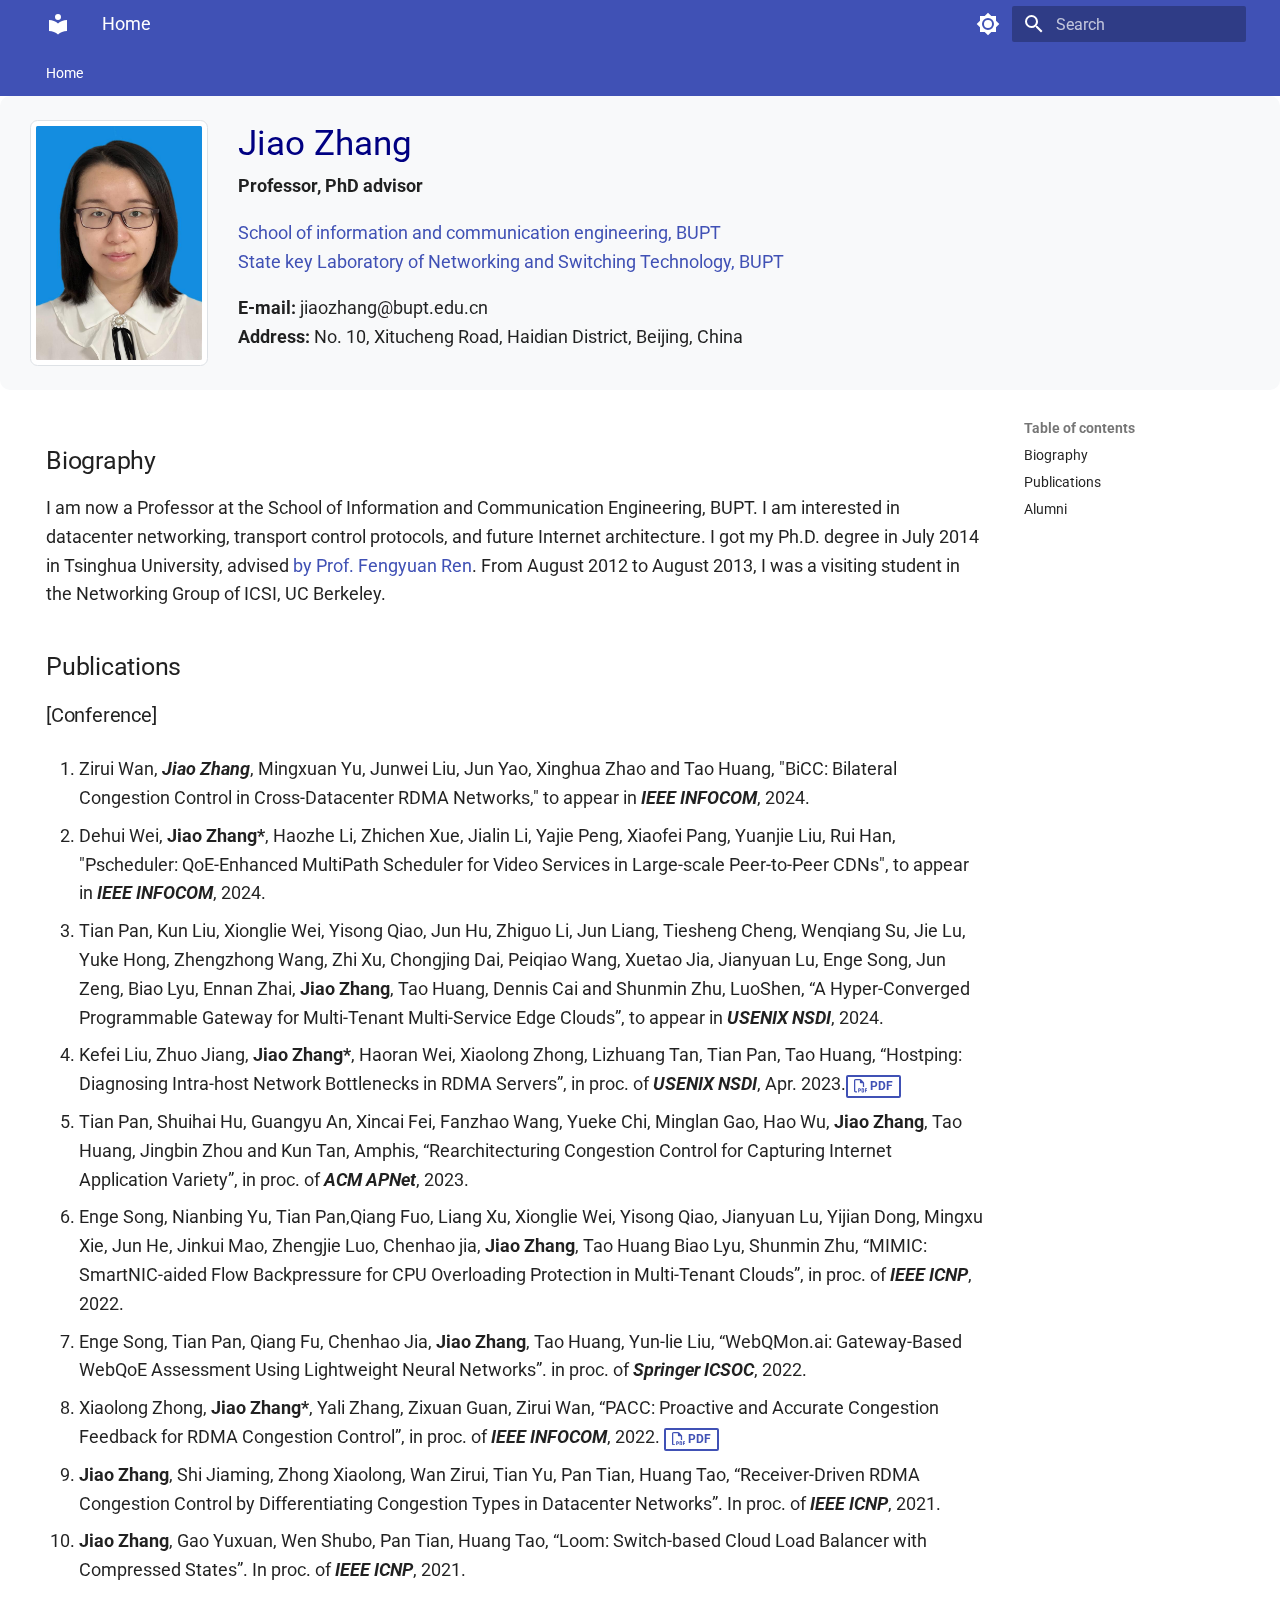
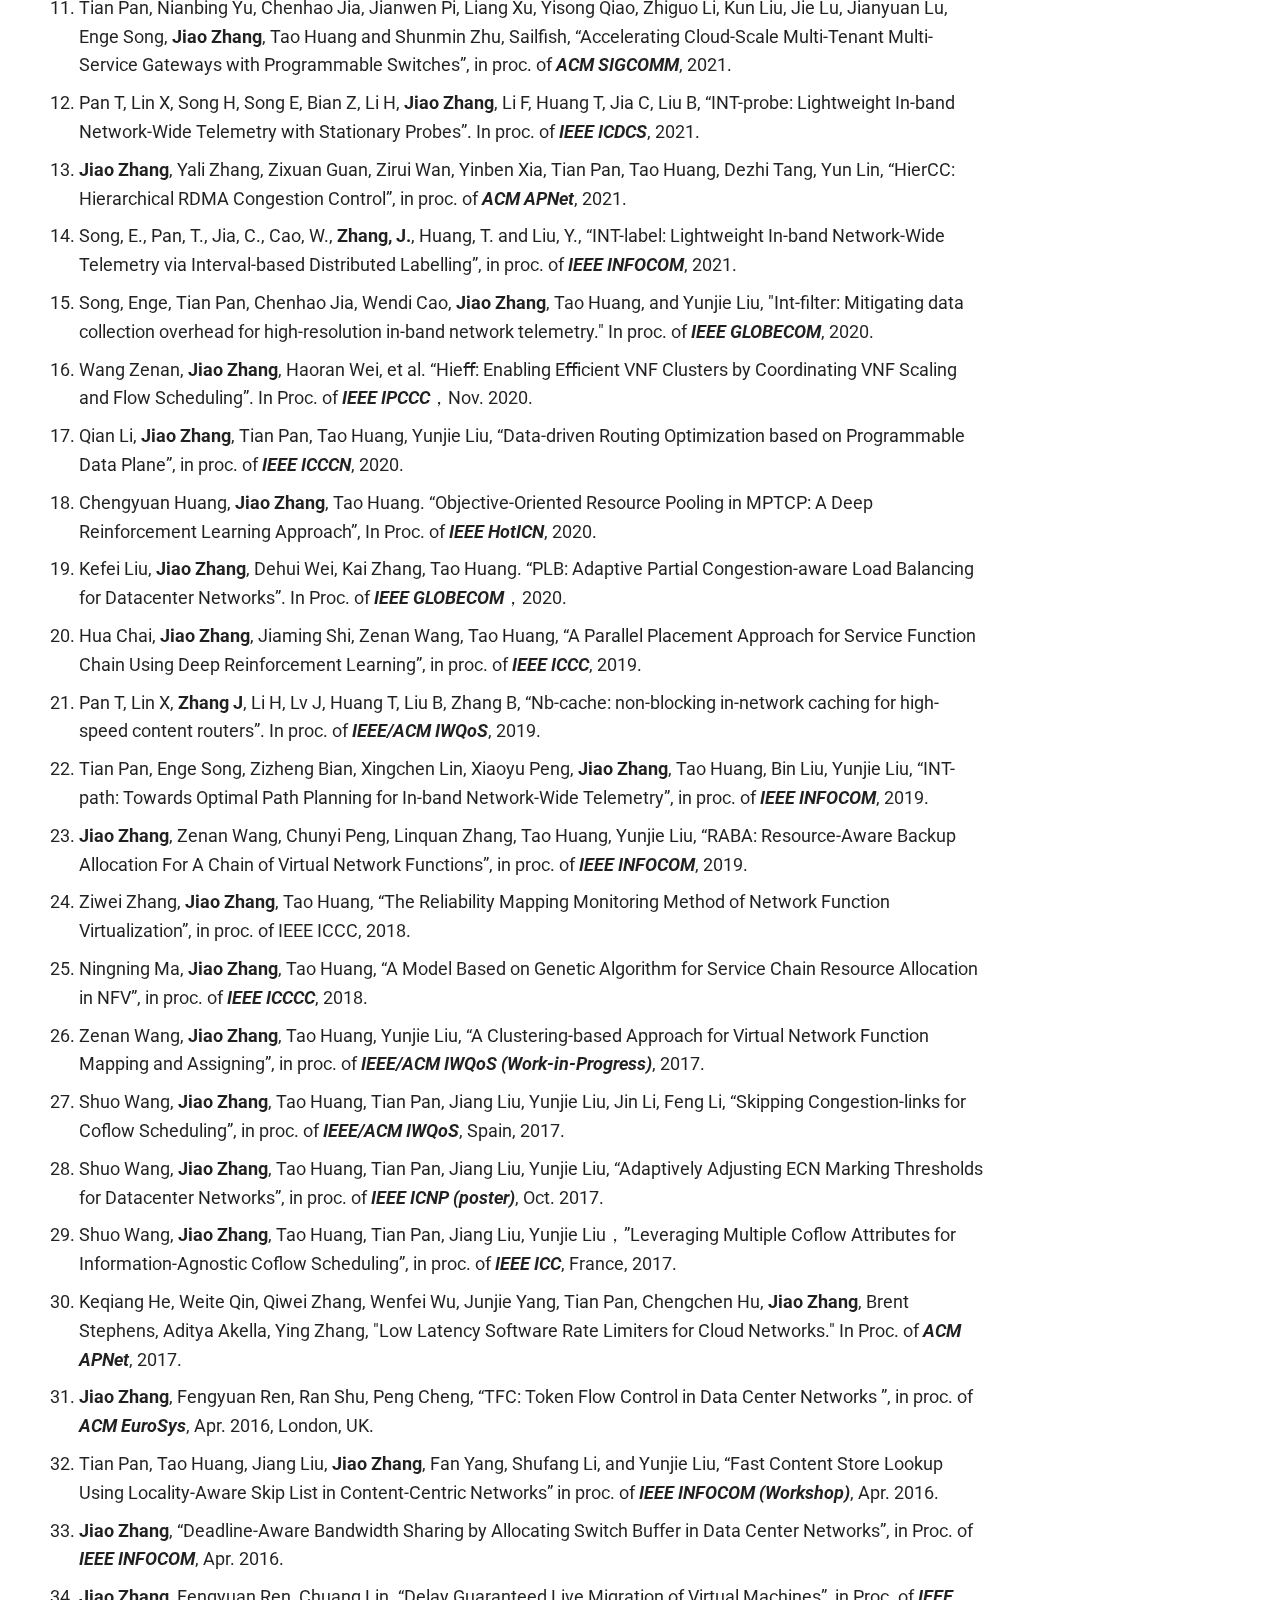
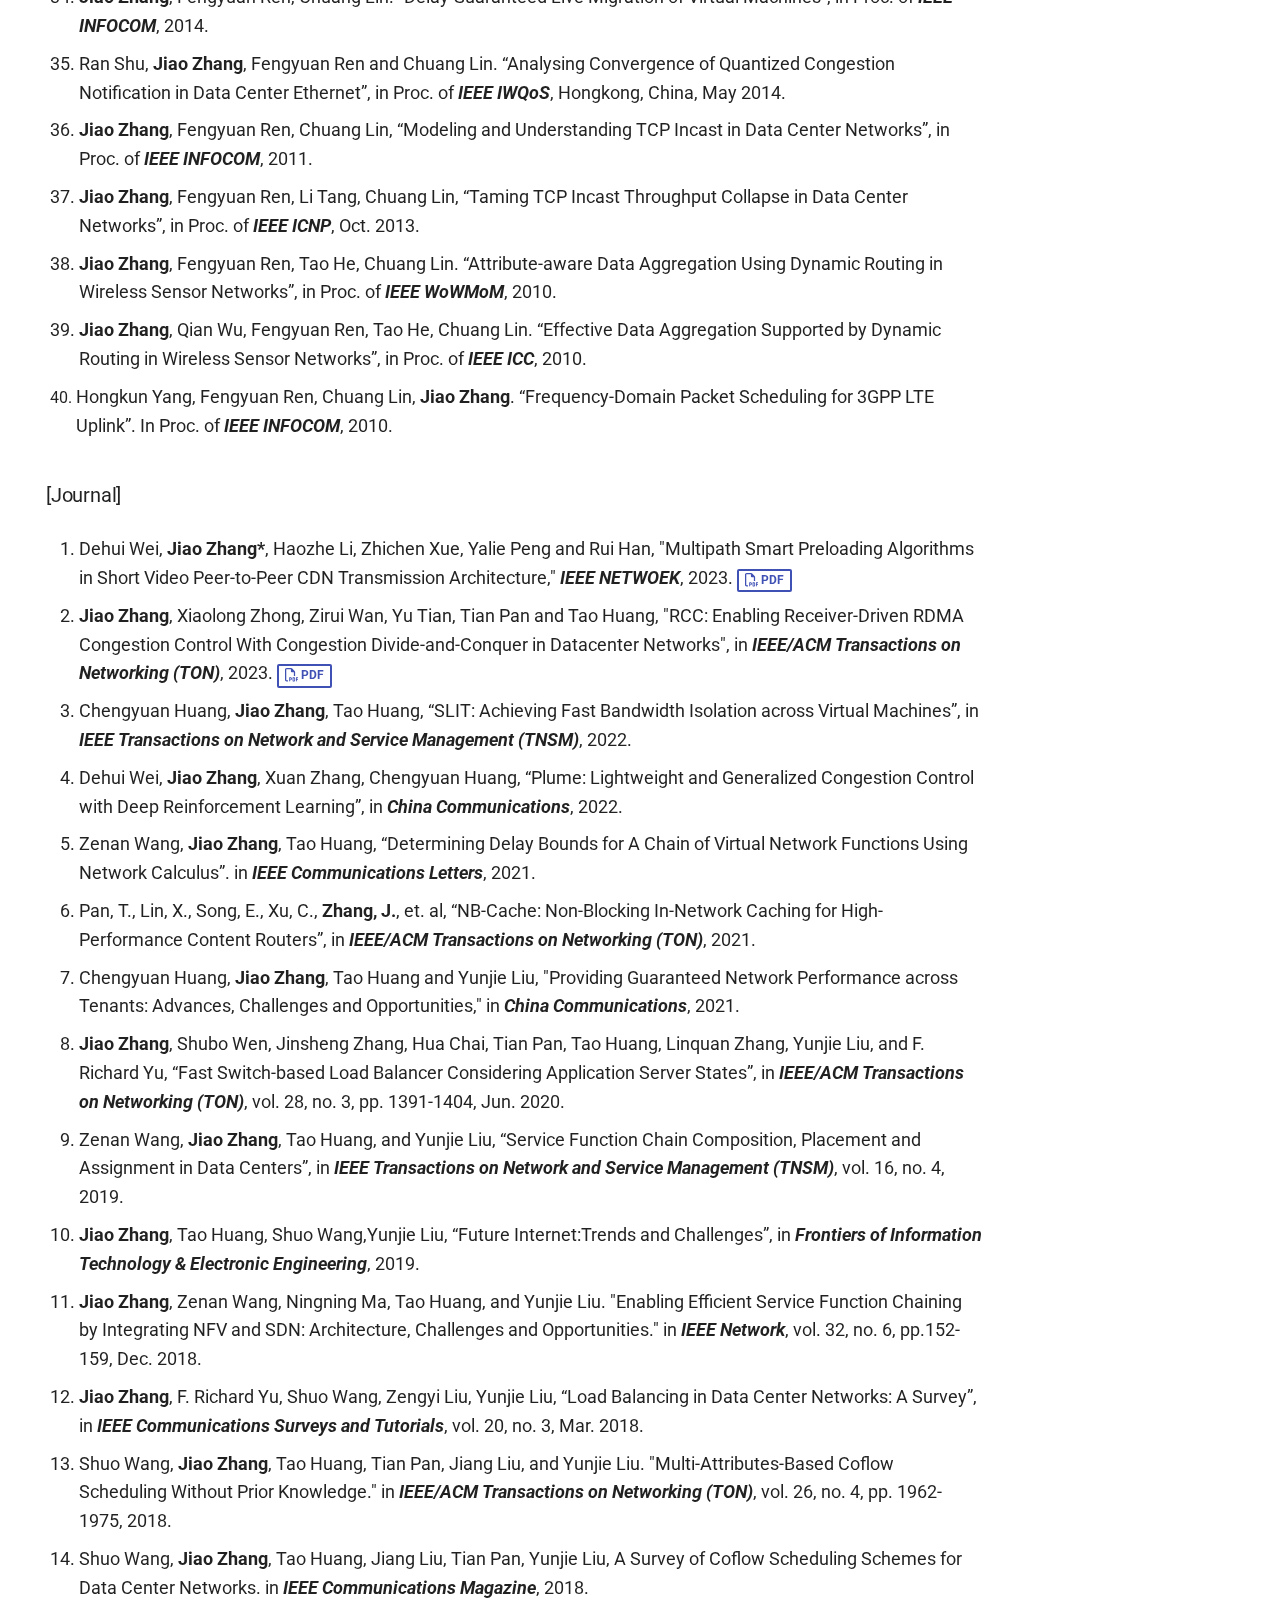
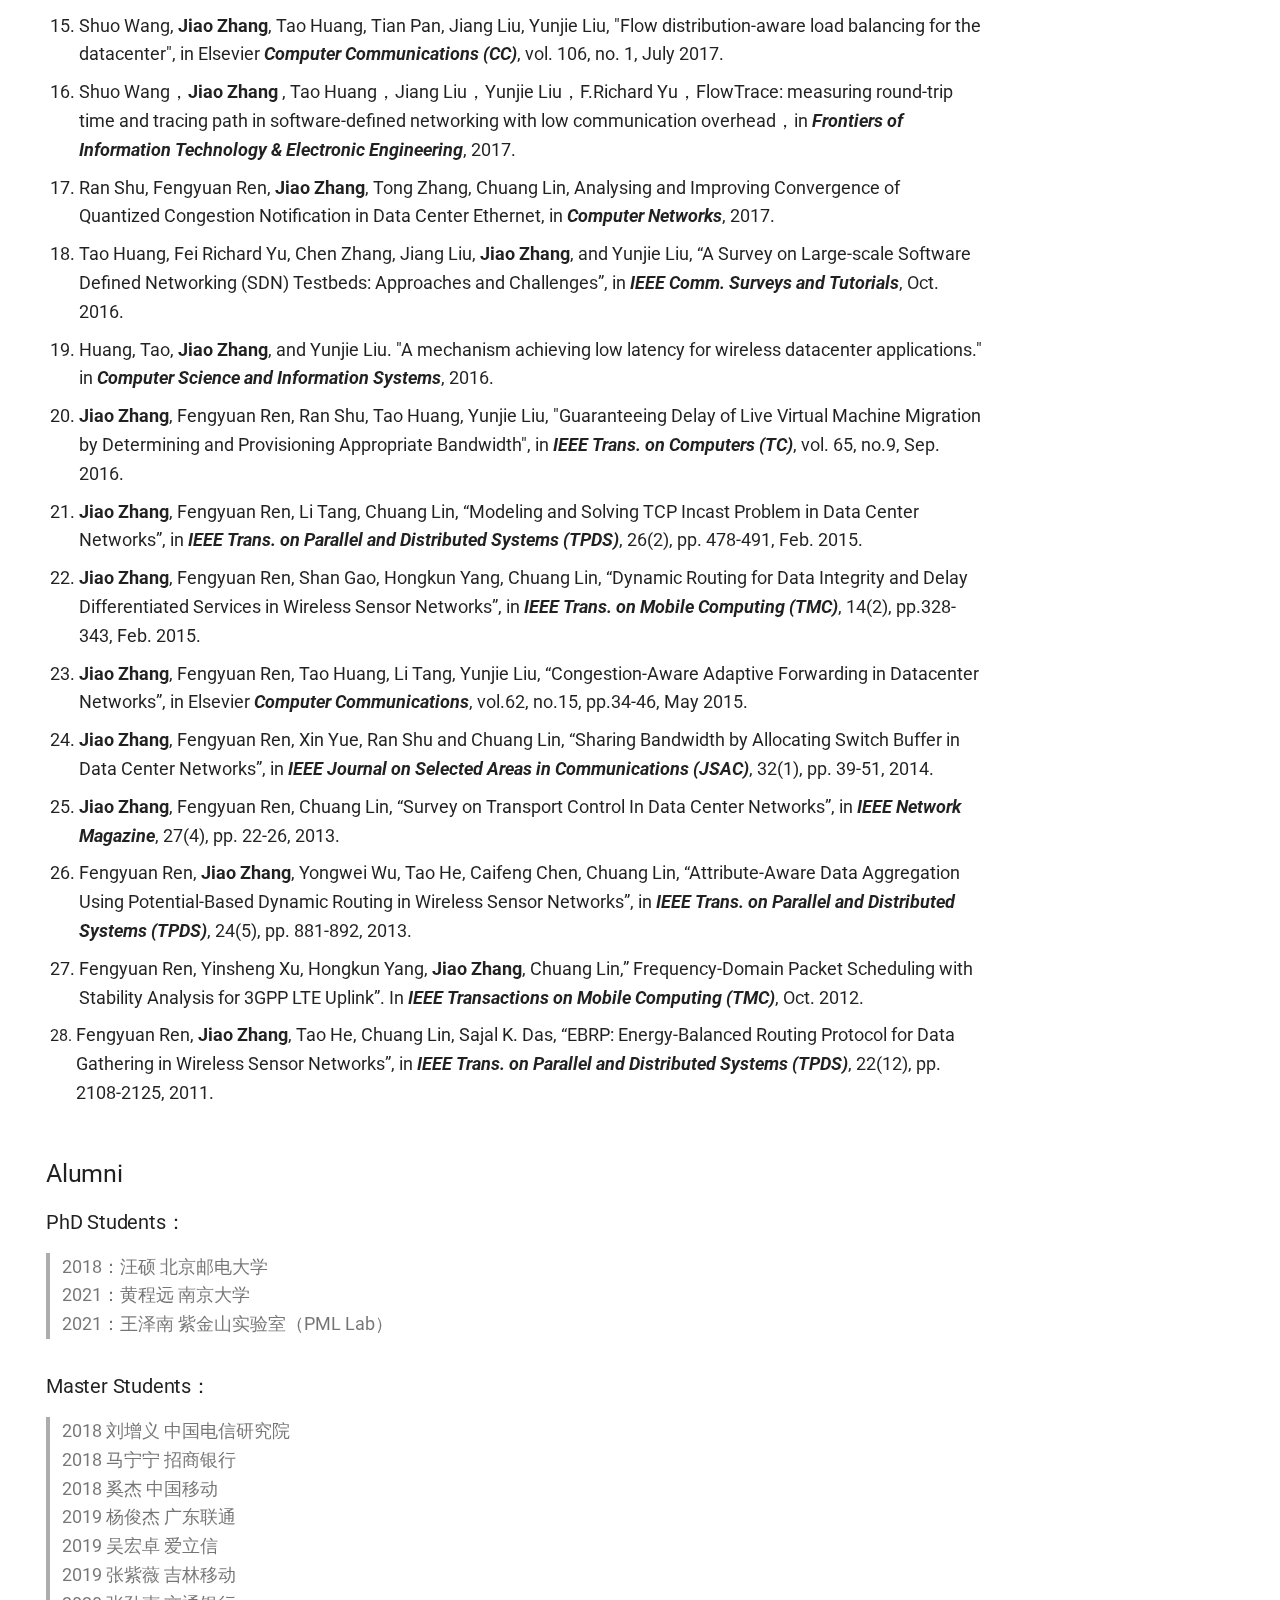
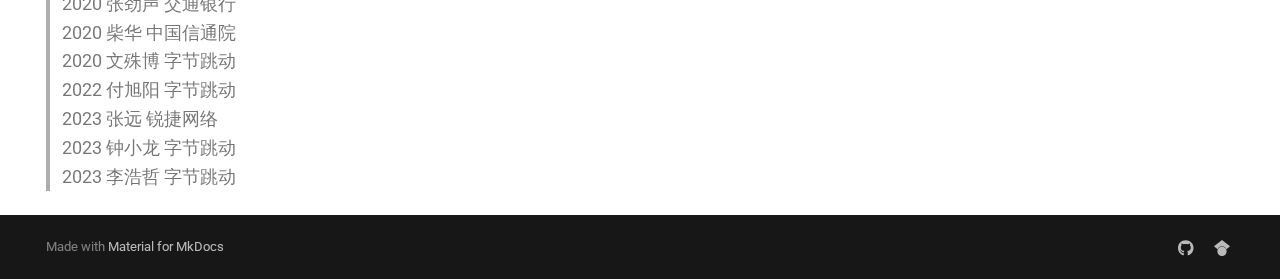
==== commit dc7a8f47: "Deployed f8e2867 with MkDocs version: 1.5.3" ====
--- a/index.html
+++ b/index.html
@@ -15,7 +15,7 @@
       <meta name="generator" content="mkdocs-1.5.3, mkdocs-material-9.5.3">
     
     
-  <title>Jiao Zhang @ BUPT</title>
+  <title>Jiao Zhang | HomePage | BUPT</title>
 
     
   
@@ -351,6 +351,15 @@
   
 </li>
       
+        <li class="md-nav__item">
+  <a href="#alumni" class="md-nav__link">
+    <span class="md-ellipsis">
+      Alumni
+    </span>
+  </a>
+  
+</li>
+      
     </ul>
   
 </nav>
@@ -398,6 +407,15 @@
   <a href="#publications" class="md-nav__link">
     <span class="md-ellipsis">
       Publications
+    </span>
+  </a>
+  
+</li>
+      
+        <li class="md-nav__item">
+  <a href="#alumni" class="md-nav__link">
+    <span class="md-ellipsis">
+      Alumni
     </span>
   </a>
   
@@ -645,6 +663,33 @@
 </font></p>
 </li>
 </ol>
+<h2 id="alumni"><strong>Alumni</strong><a class="headerlink" href="#alumni" title="Permanent link">&para;</a></h2>
+<h3 id="phd-students">PhD Students：<a class="headerlink" href="#phd-students" title="Permanent link">&para;</a></h3>
+<p><font size=4></p>
+<blockquote>
+<p>2018：汪硕 北京邮电大学<br />
+2021：黄程远 南京大学<br />
+2021：王泽南 紫金山实验室（PML Lab）<br />
+</font></p>
+</blockquote>
+<h3 id="master-students">Master Students：<a class="headerlink" href="#master-students" title="Permanent link">&para;</a></h3>
+<p><font size=4></p>
+<blockquote>
+<p>2018 刘增义 中国电信研究院<br />
+2018 马宁宁 招商银行<br />
+2018 奚杰  中国移动   <br />
+2019 杨俊杰 广东联通<br />
+2019 吴宏卓 爱立信<br />
+2019 张紫薇 吉林移动<br />
+2020 张劲声 交通银行<br />
+2020 柴华 中国信通院<br />
+2020 文殊博 字节跳动<br />
+2022 付旭阳 字节跳动<br />
+2023  张远  锐捷网络 <br />
+2023 钟小龙 字节跳动<br />
+2023 李浩哲 字节跳动<br />
+</font></p>
+</blockquote>
 
 
 
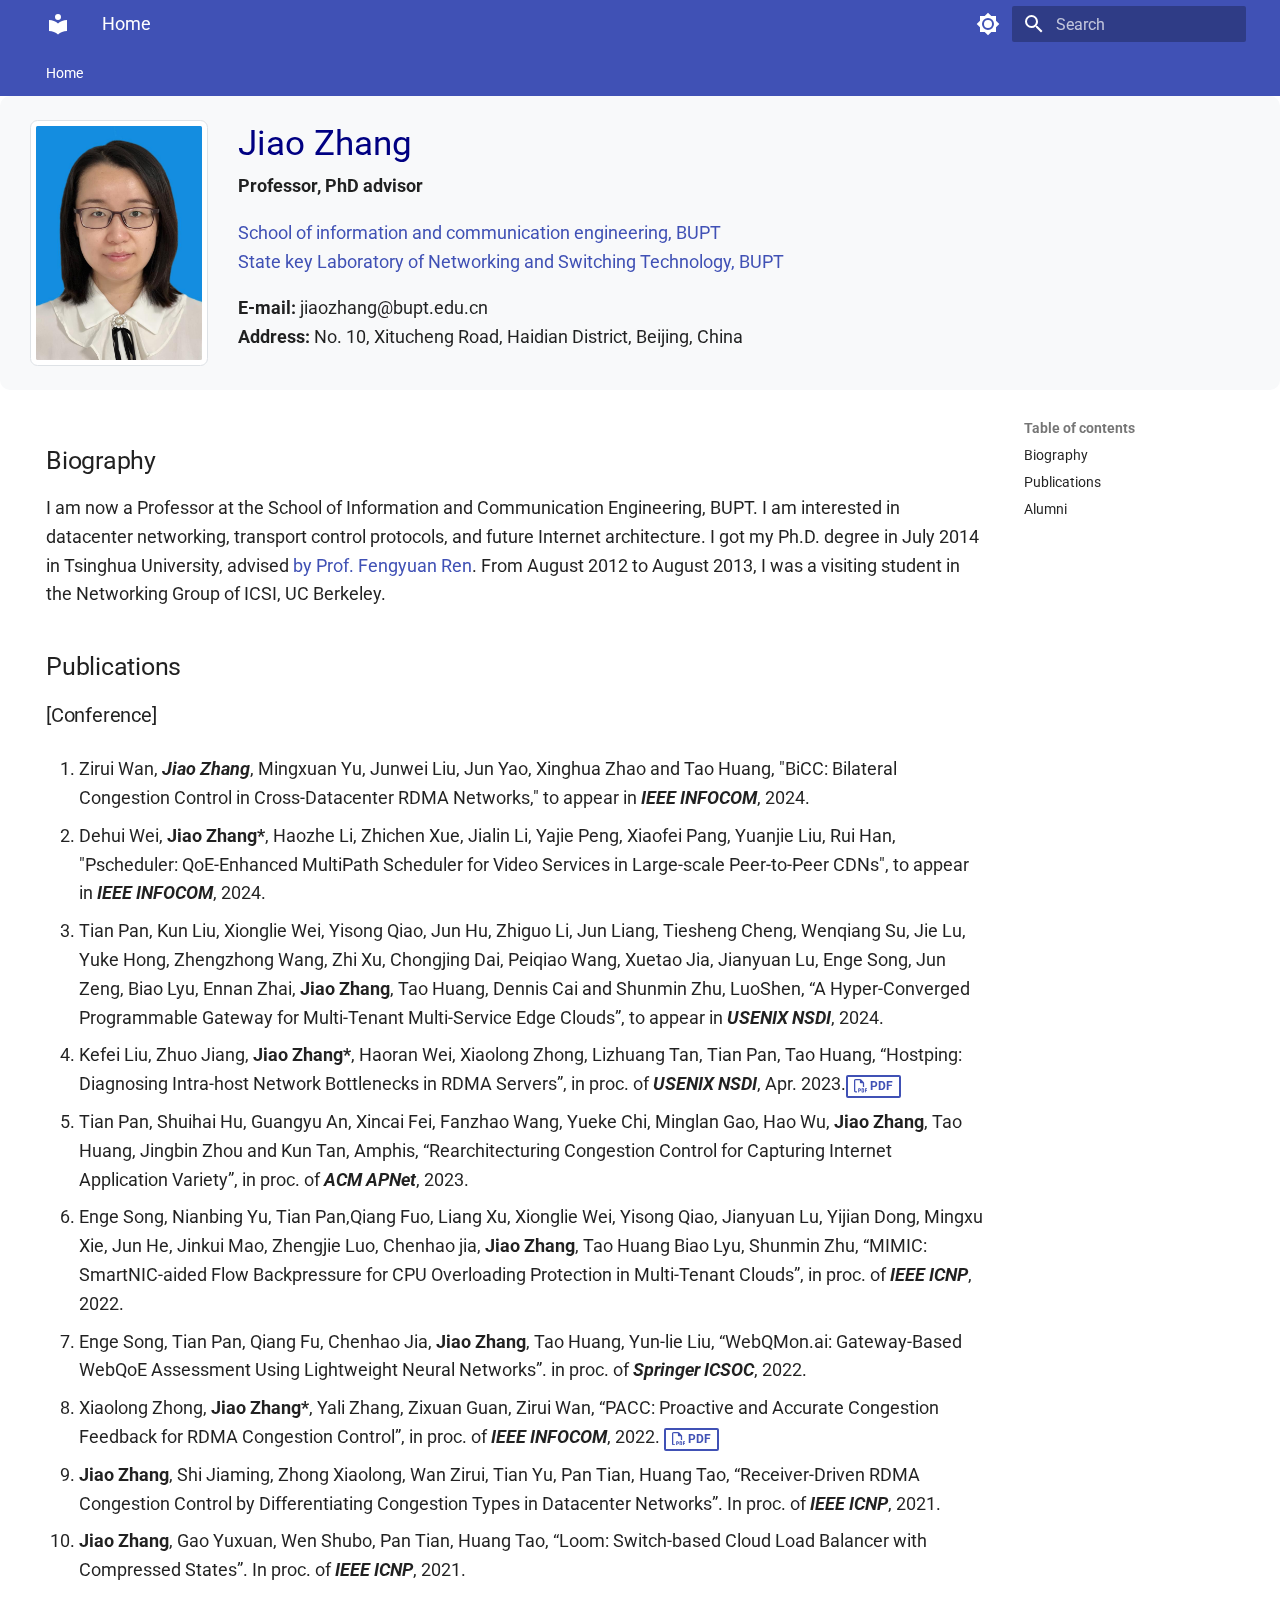
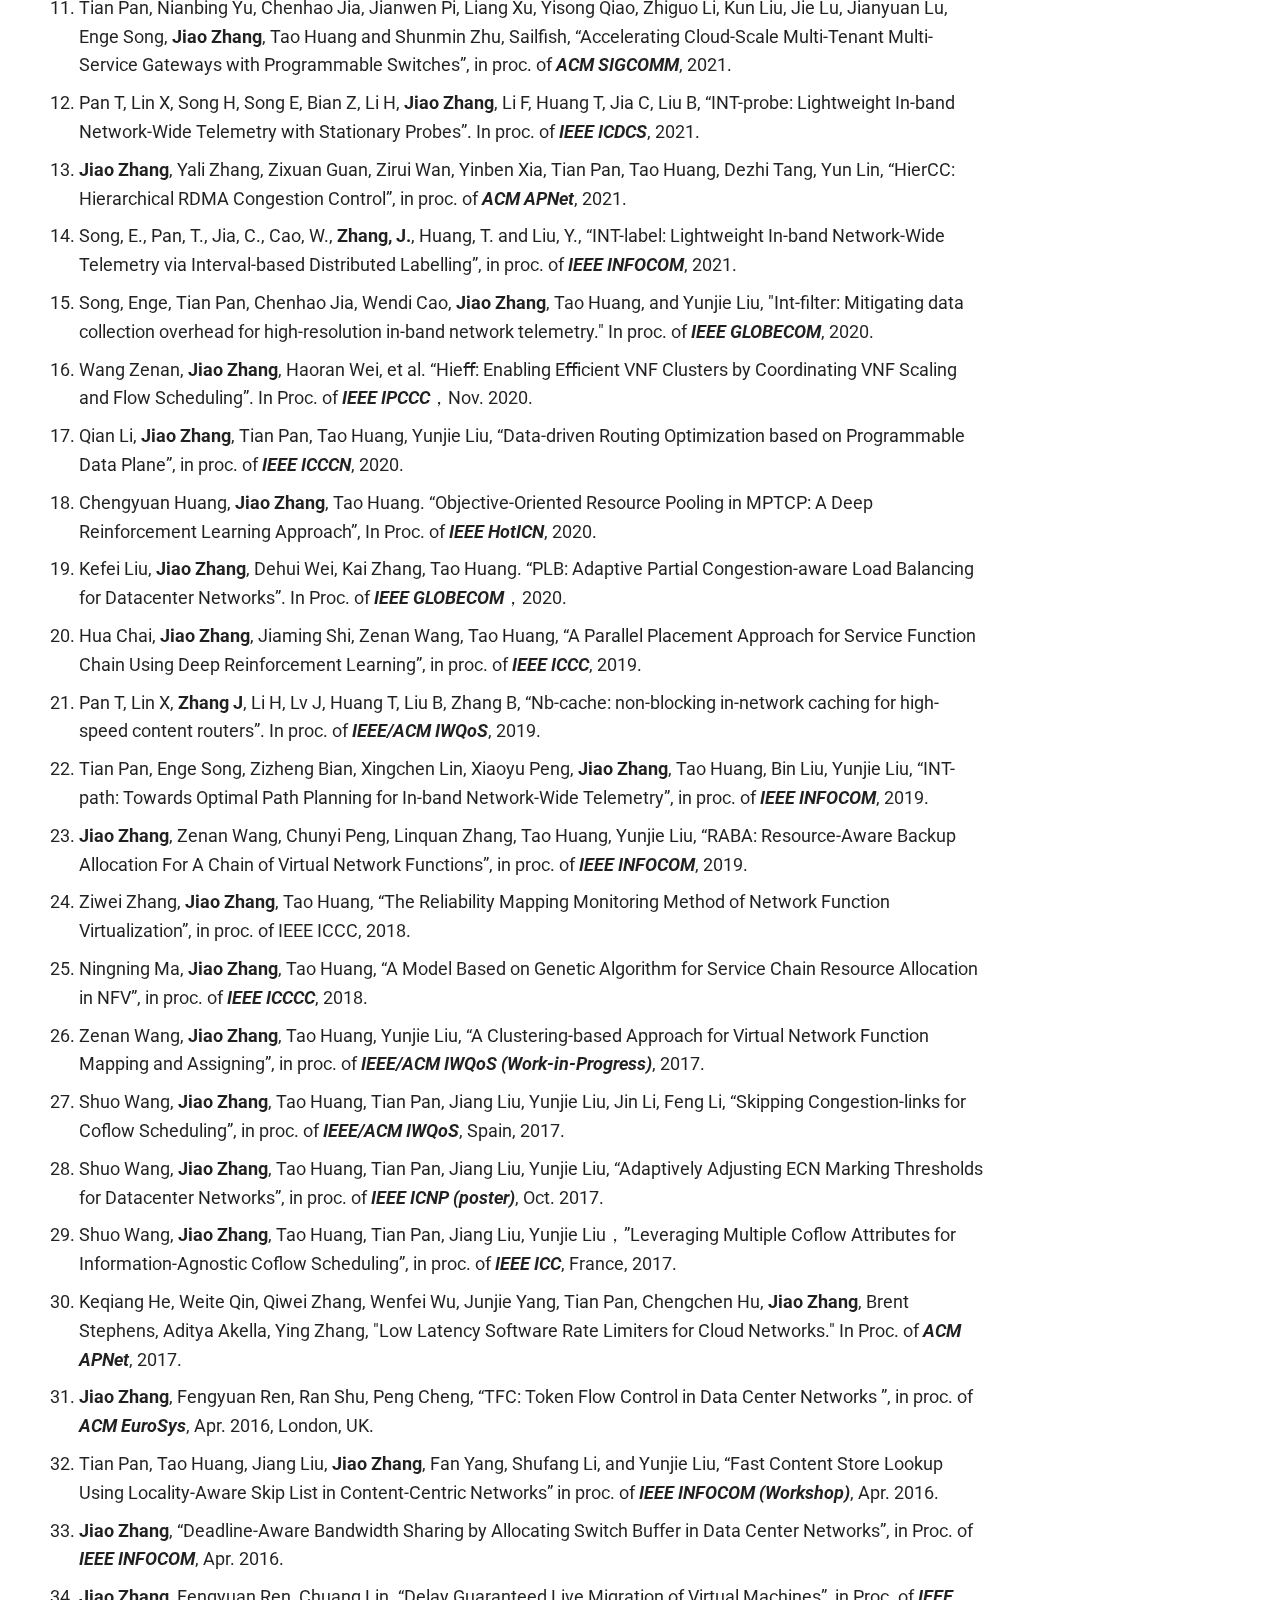
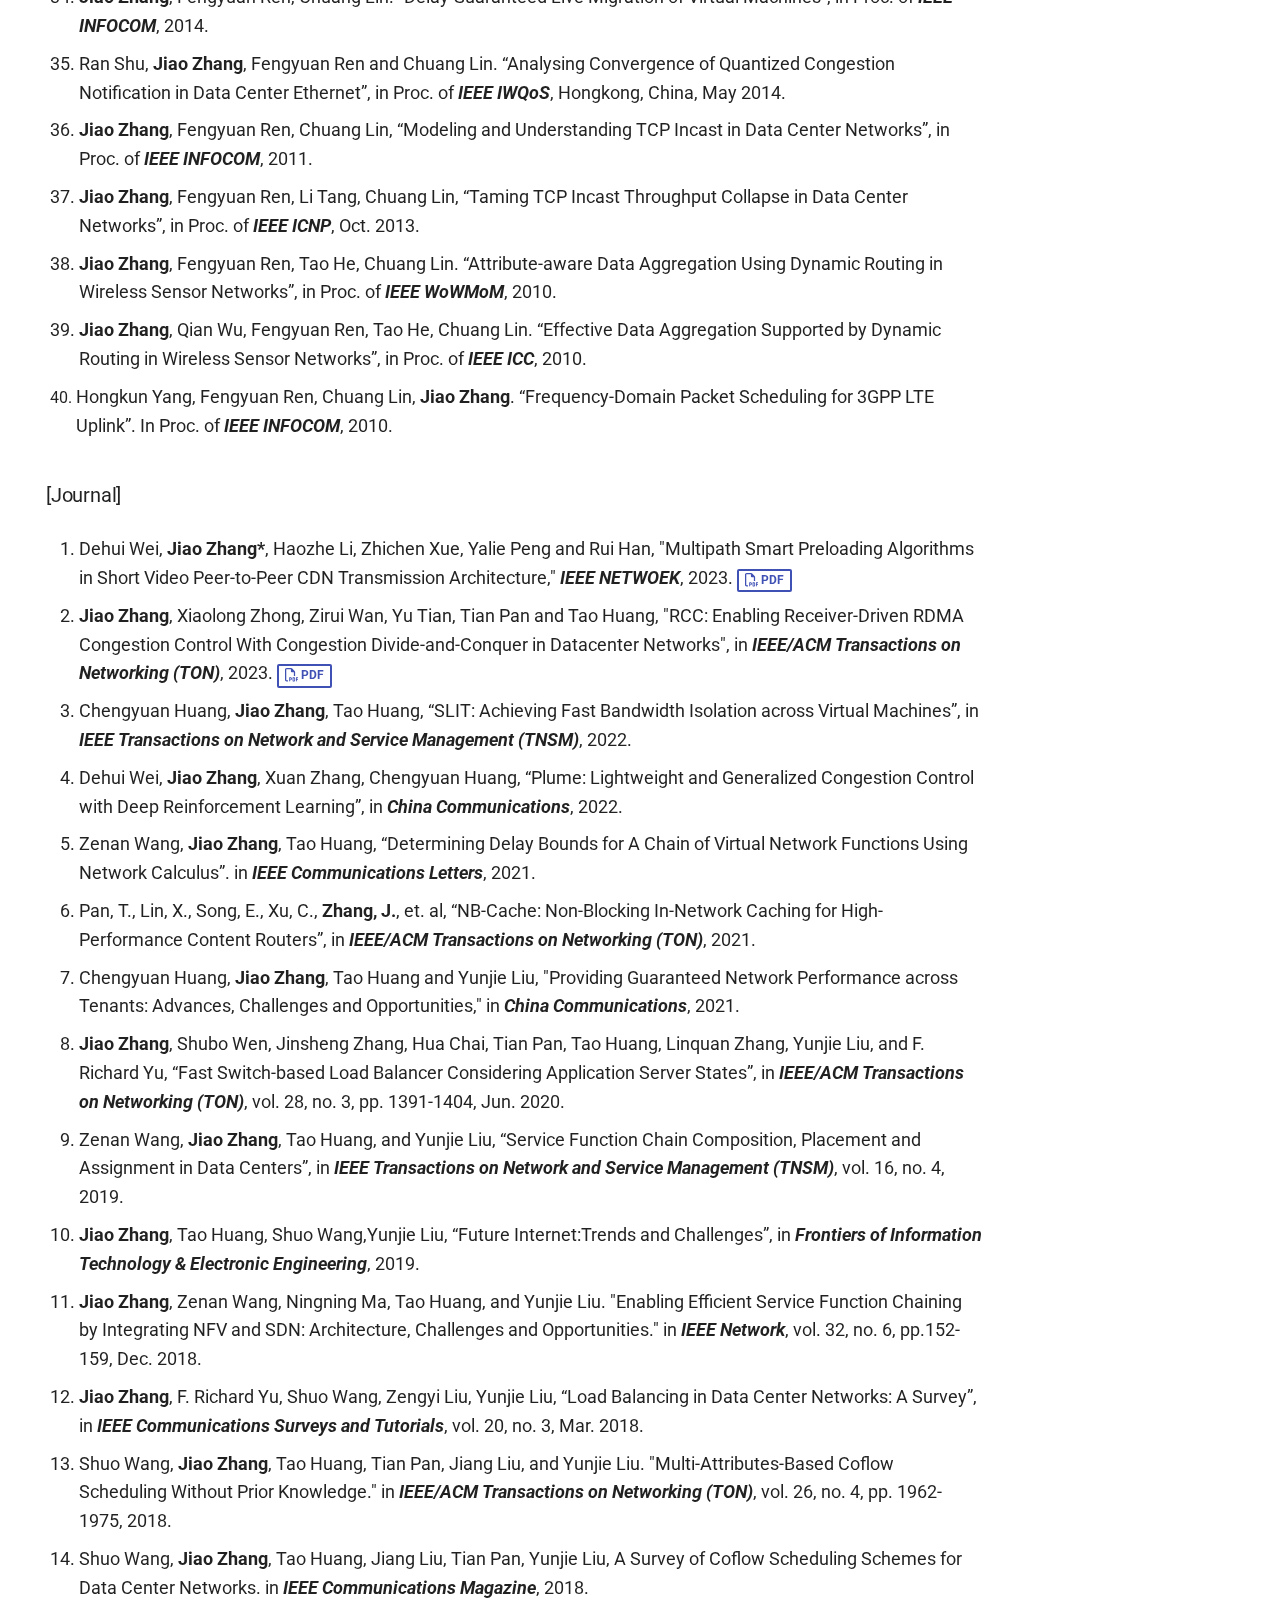
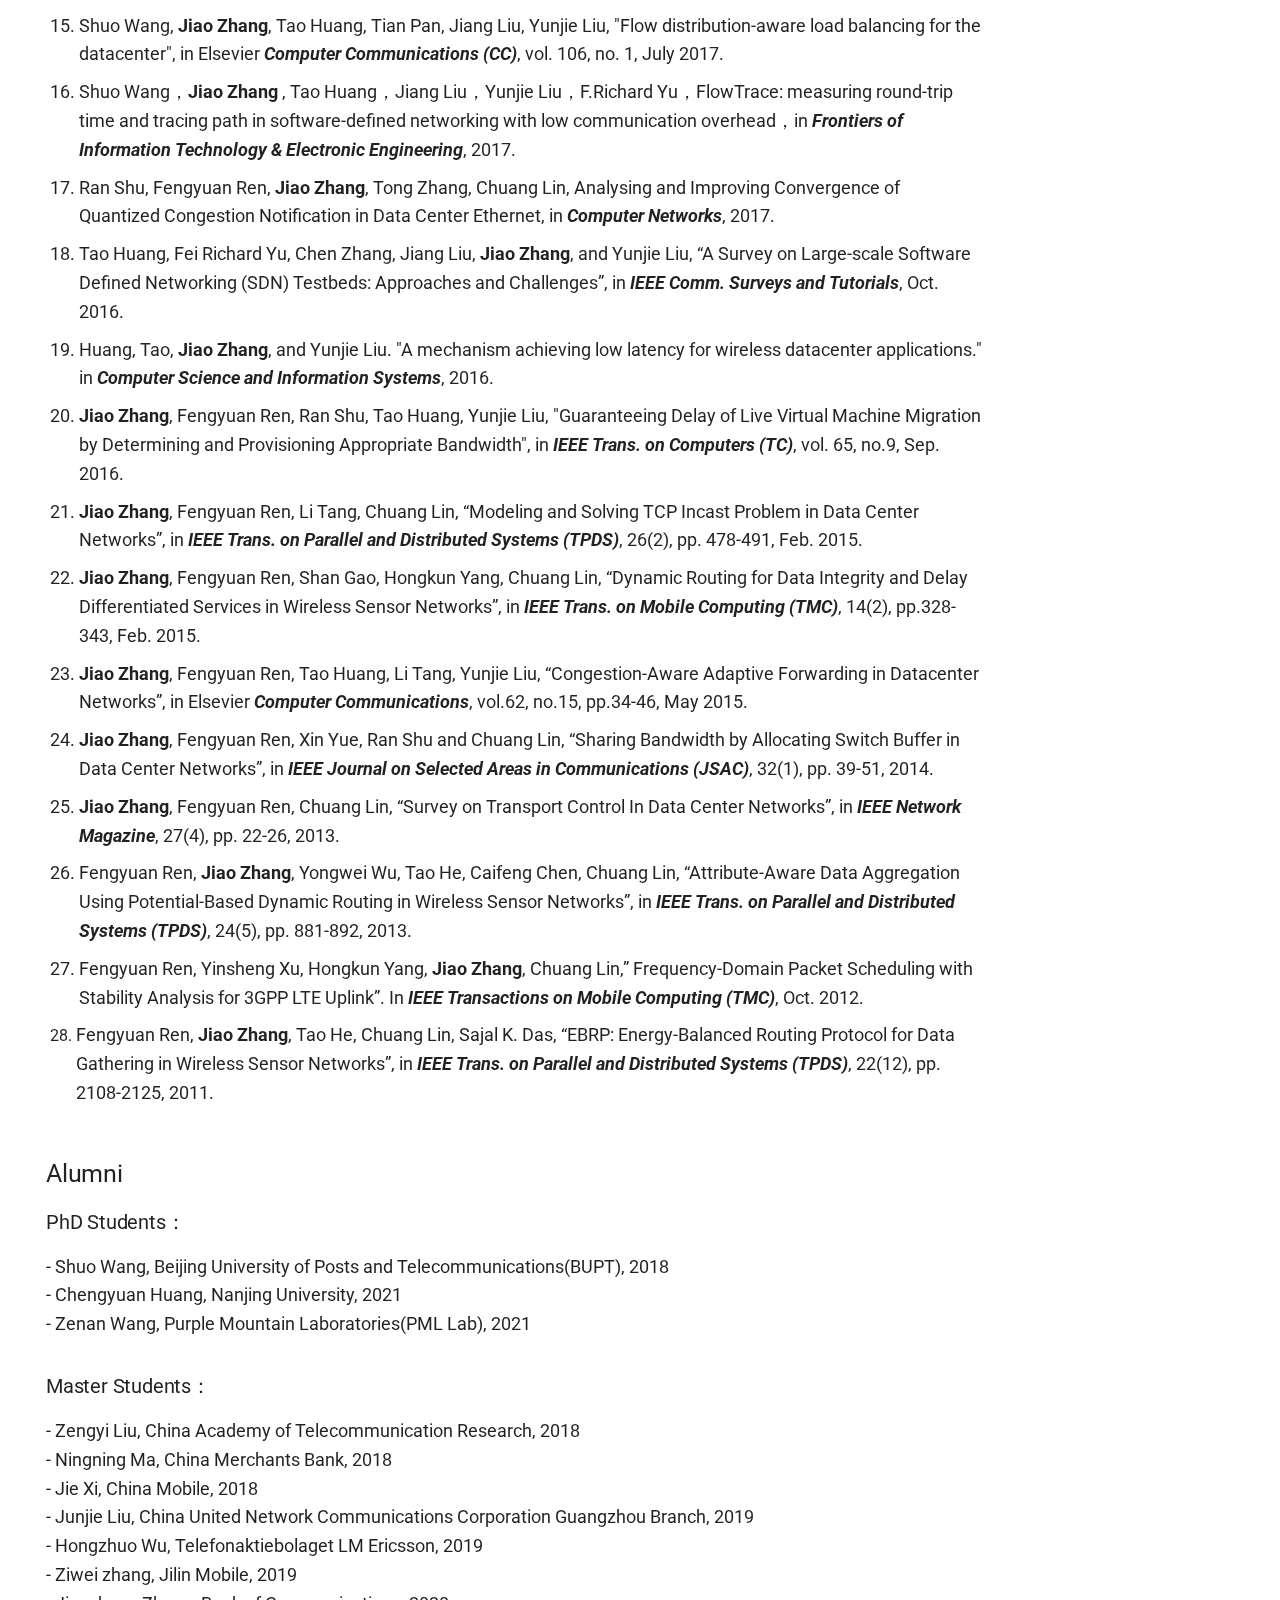
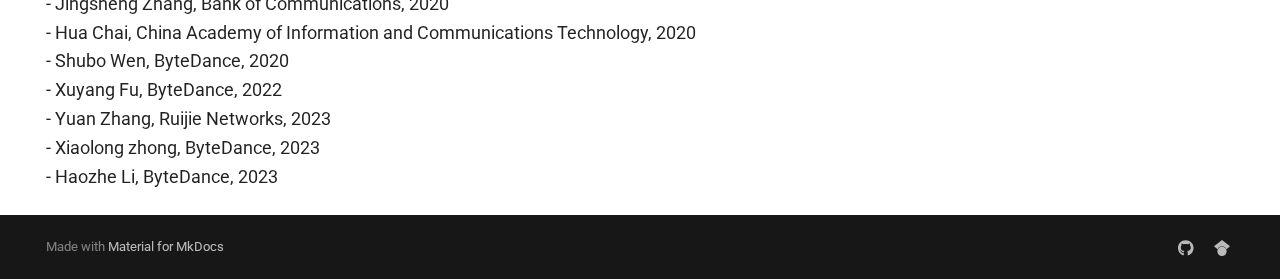
==== commit 38738ae5: "Deployed 026ebd4 with MkDocs version: 1.5.3" ====
--- a/index.html
+++ b/index.html
@@ -665,31 +665,27 @@
 </ol>
 <h2 id="alumni"><strong>Alumni</strong><a class="headerlink" href="#alumni" title="Permanent link">&para;</a></h2>
 <h3 id="phd-students">PhD Students：<a class="headerlink" href="#phd-students" title="Permanent link">&para;</a></h3>
-<p><font size=4></p>
-<blockquote>
-<p>2018：汪硕 北京邮电大学<br />
-2021：黄程远 南京大学<br />
-2021：王泽南 紫金山实验室（PML Lab）<br />
+<p><font size=4>
+- Shuo Wang, Beijing University of Posts and Telecommunications(BUPT), 2018<br />
+- Chengyuan Huang, Nanjing University, 2021<br />
+- Zenan Wang, Purple Mountain Laboratories(PML Lab), 2021<br />
 </font></p>
-</blockquote>
 <h3 id="master-students">Master Students：<a class="headerlink" href="#master-students" title="Permanent link">&para;</a></h3>
-<p><font size=4></p>
-<blockquote>
-<p>2018 刘增义 中国电信研究院<br />
-2018 马宁宁 招商银行<br />
-2018 奚杰  中国移动   <br />
-2019 杨俊杰 广东联通<br />
-2019 吴宏卓 爱立信<br />
-2019 张紫薇 吉林移动<br />
-2020 张劲声 交通银行<br />
-2020 柴华 中国信通院<br />
-2020 文殊博 字节跳动<br />
-2022 付旭阳 字节跳动<br />
-2023  张远  锐捷网络 <br />
-2023 钟小龙 字节跳动<br />
-2023 李浩哲 字节跳动<br />
+<p><font size=4>
+- Zengyi Liu, China Academy of Telecommunication Research, 2018<br />
+- Ningning Ma, China Merchants Bank, 2018<br />
+- Jie Xi, China Mobile, 2018     <br />
+- Junjie Liu, China United Network Communications Corporation Guangzhou Branch, 2019<br />
+- Hongzhuo Wu, Telefonaktiebolaget LM Ericsson, 2019<br />
+- Ziwei zhang, Jilin Mobile, 2019<br />
+- Jingsheng Zhang, Bank of Communications, 2020<br />
+- Hua Chai, China Academy of Information and Communications Technology, 2020<br />
+- Shubo Wen, ByteDance, 2020<br />
+- Xuyang Fu, ByteDance, 2022<br />
+- Yuan Zhang, Ruijie Networks, 2023 <br />
+- Xiaolong zhong, ByteDance, 2023<br />
+- Haozhe Li, ByteDance, 2023<br />
 </font></p>
-</blockquote>
 
 
 
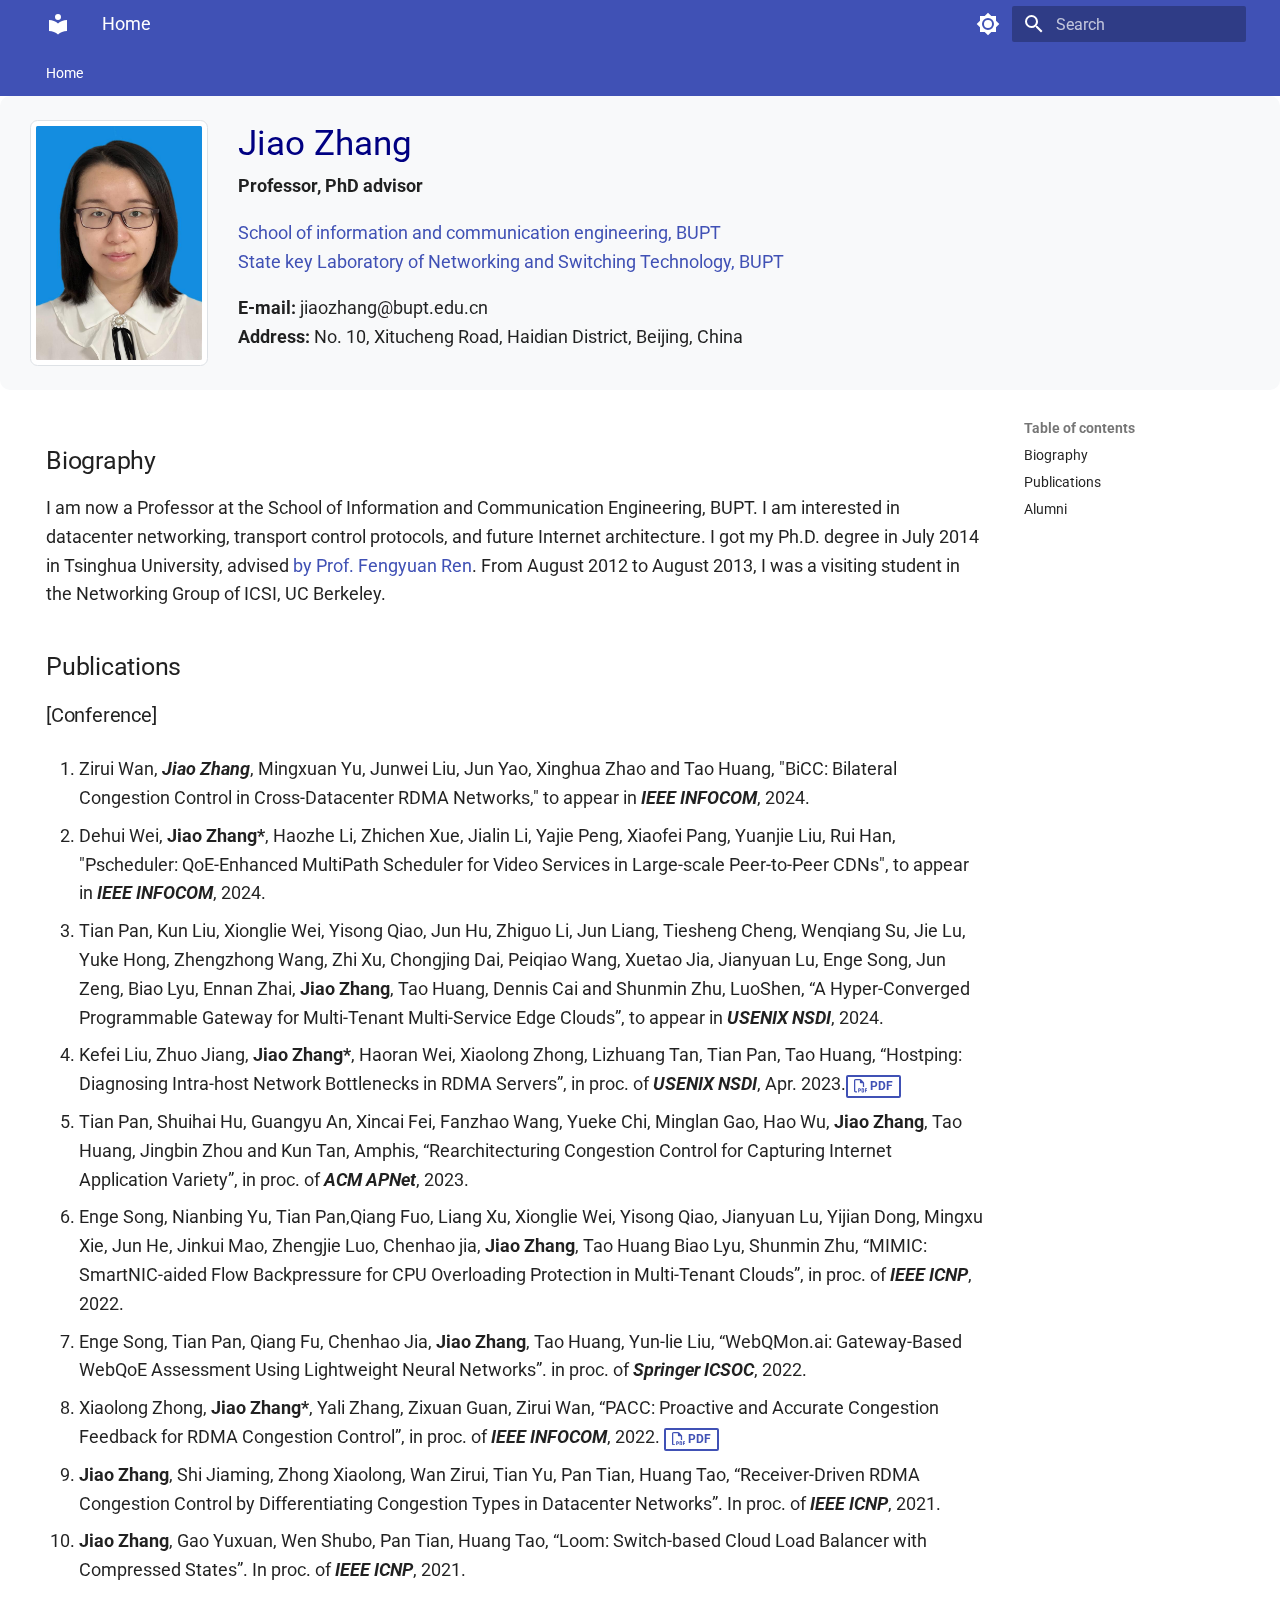
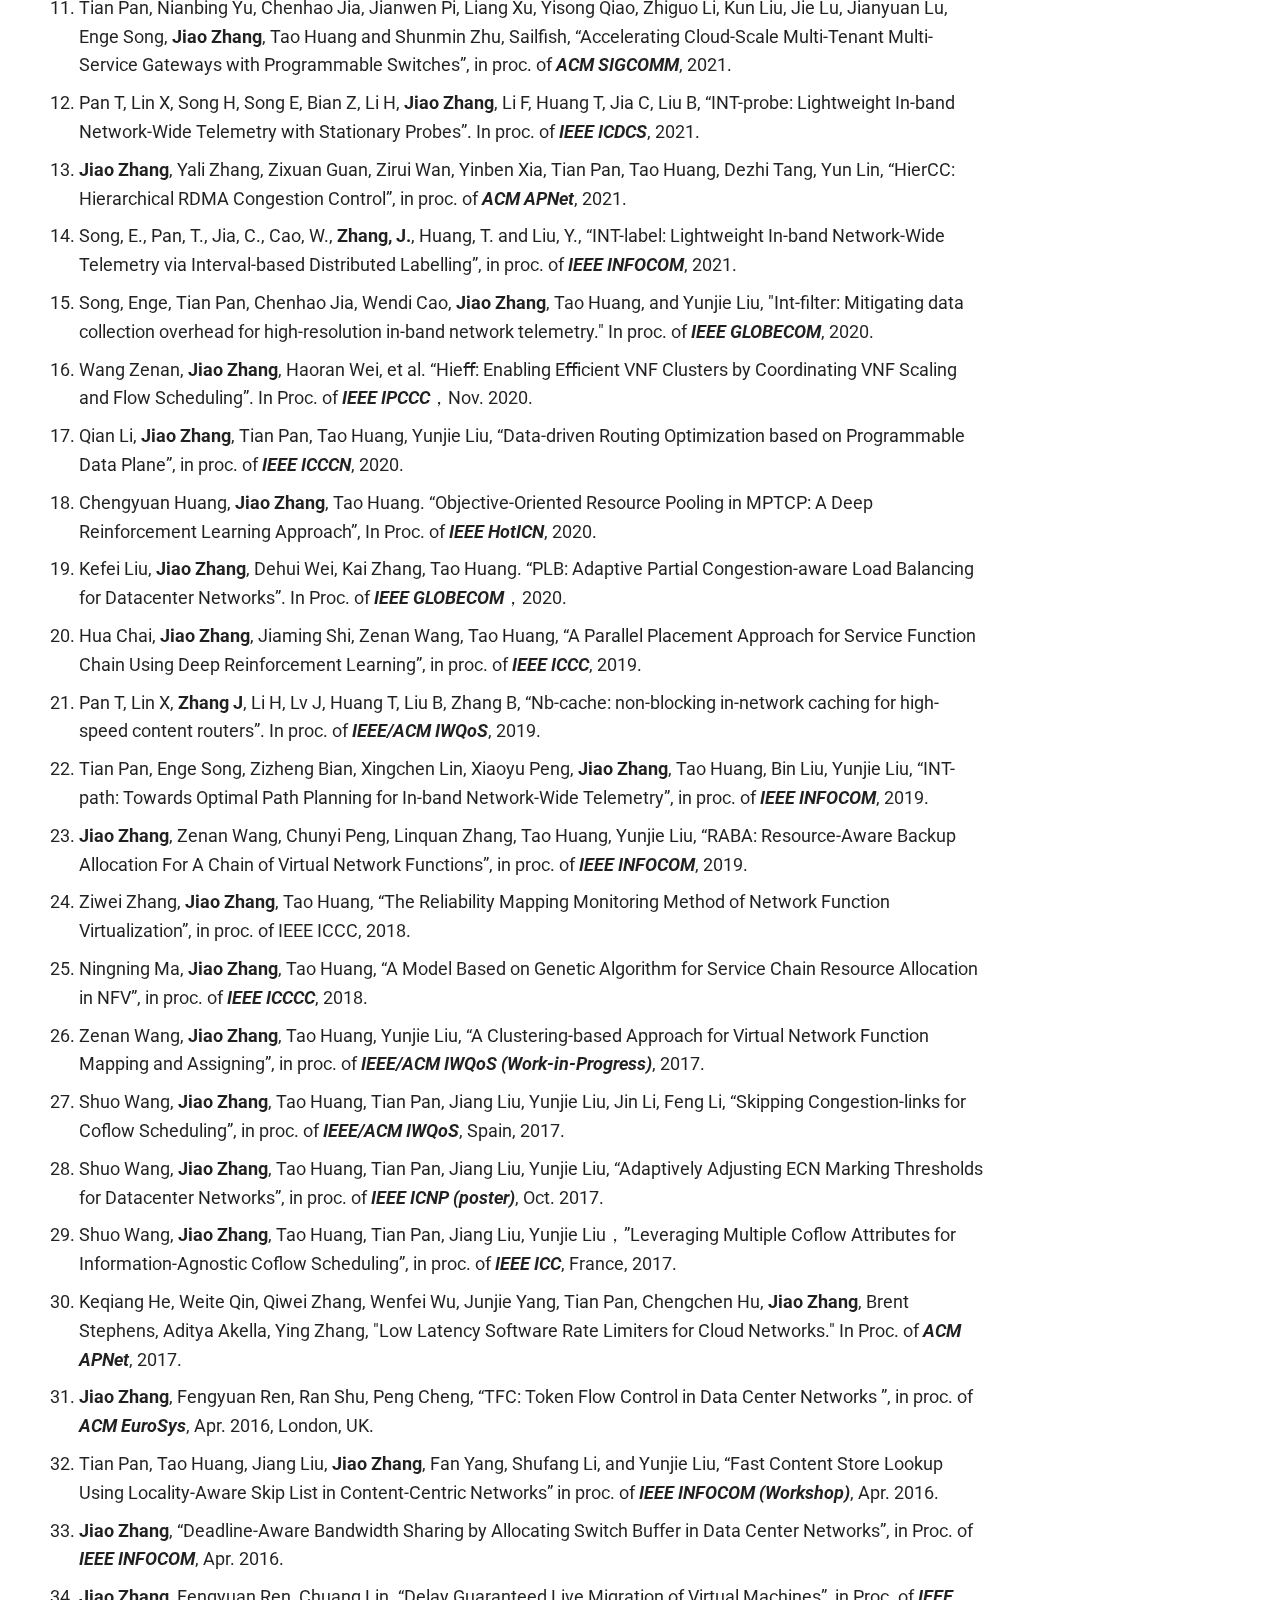
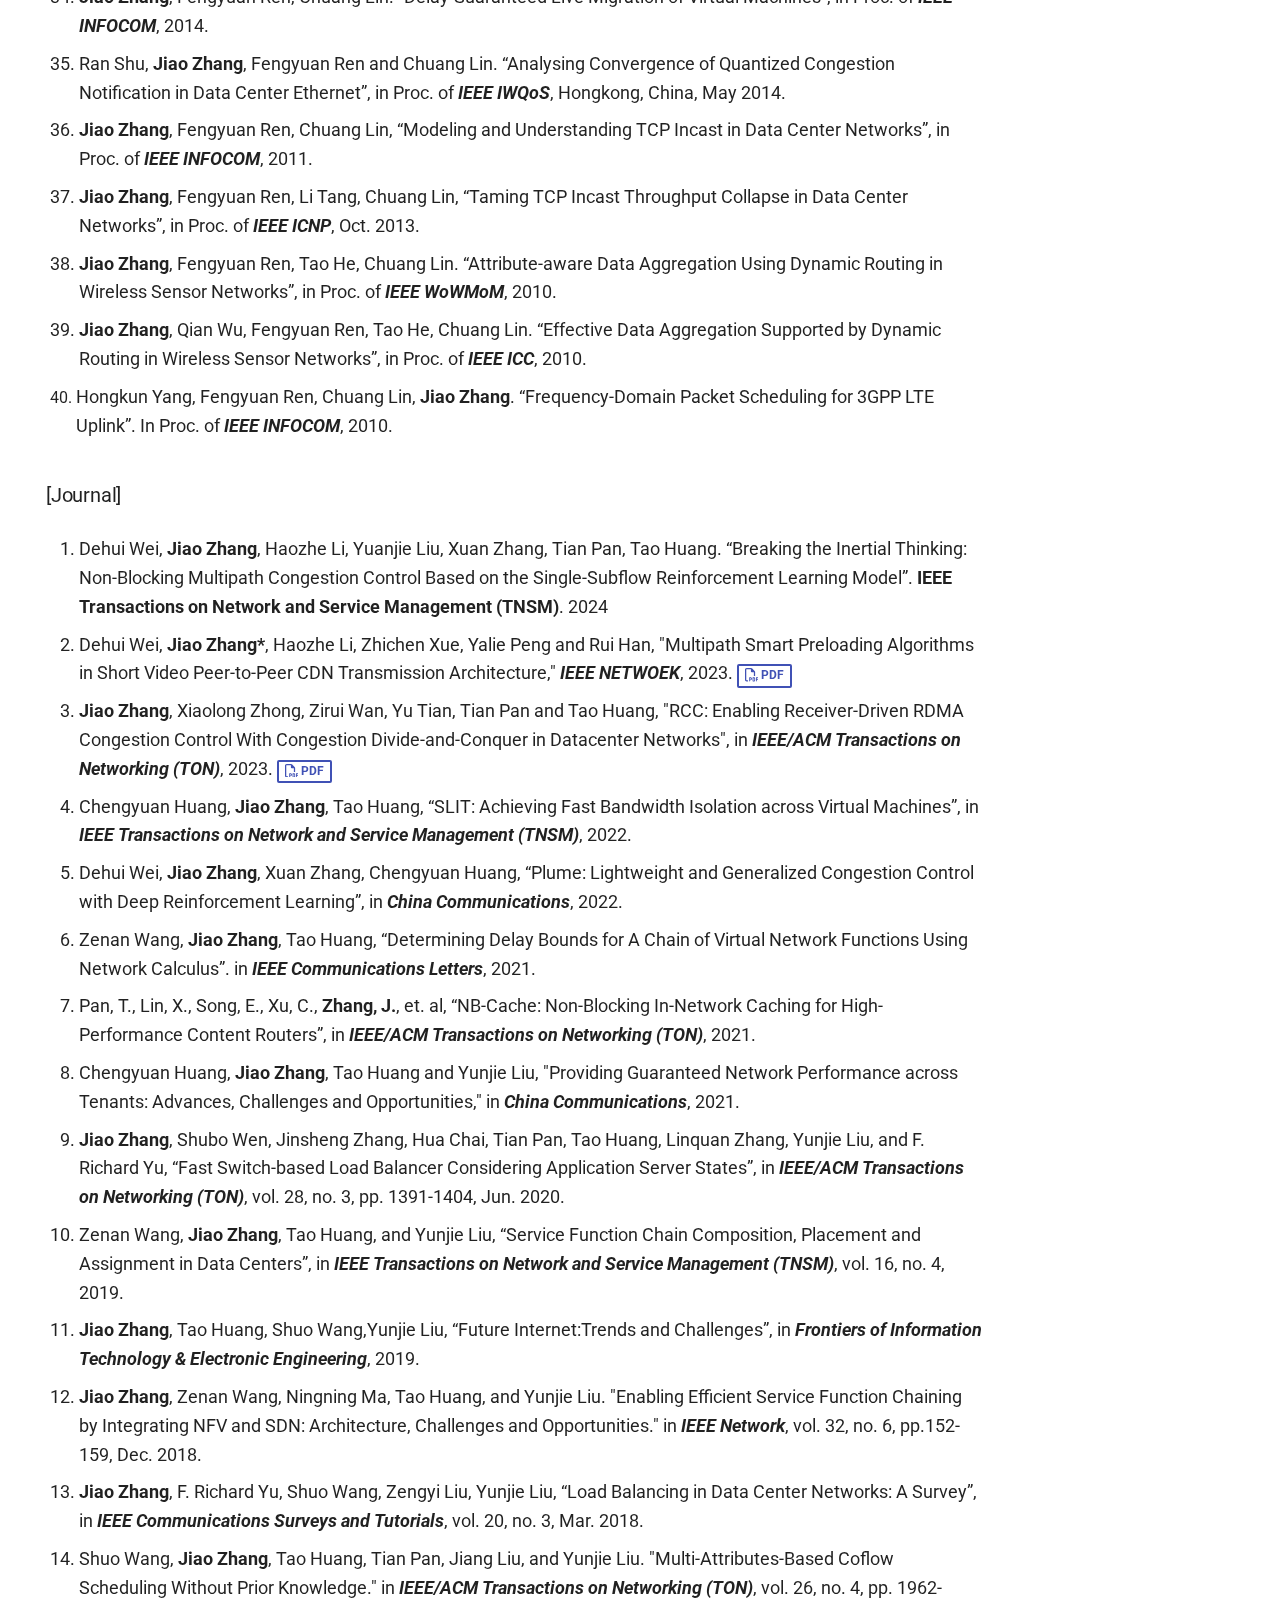
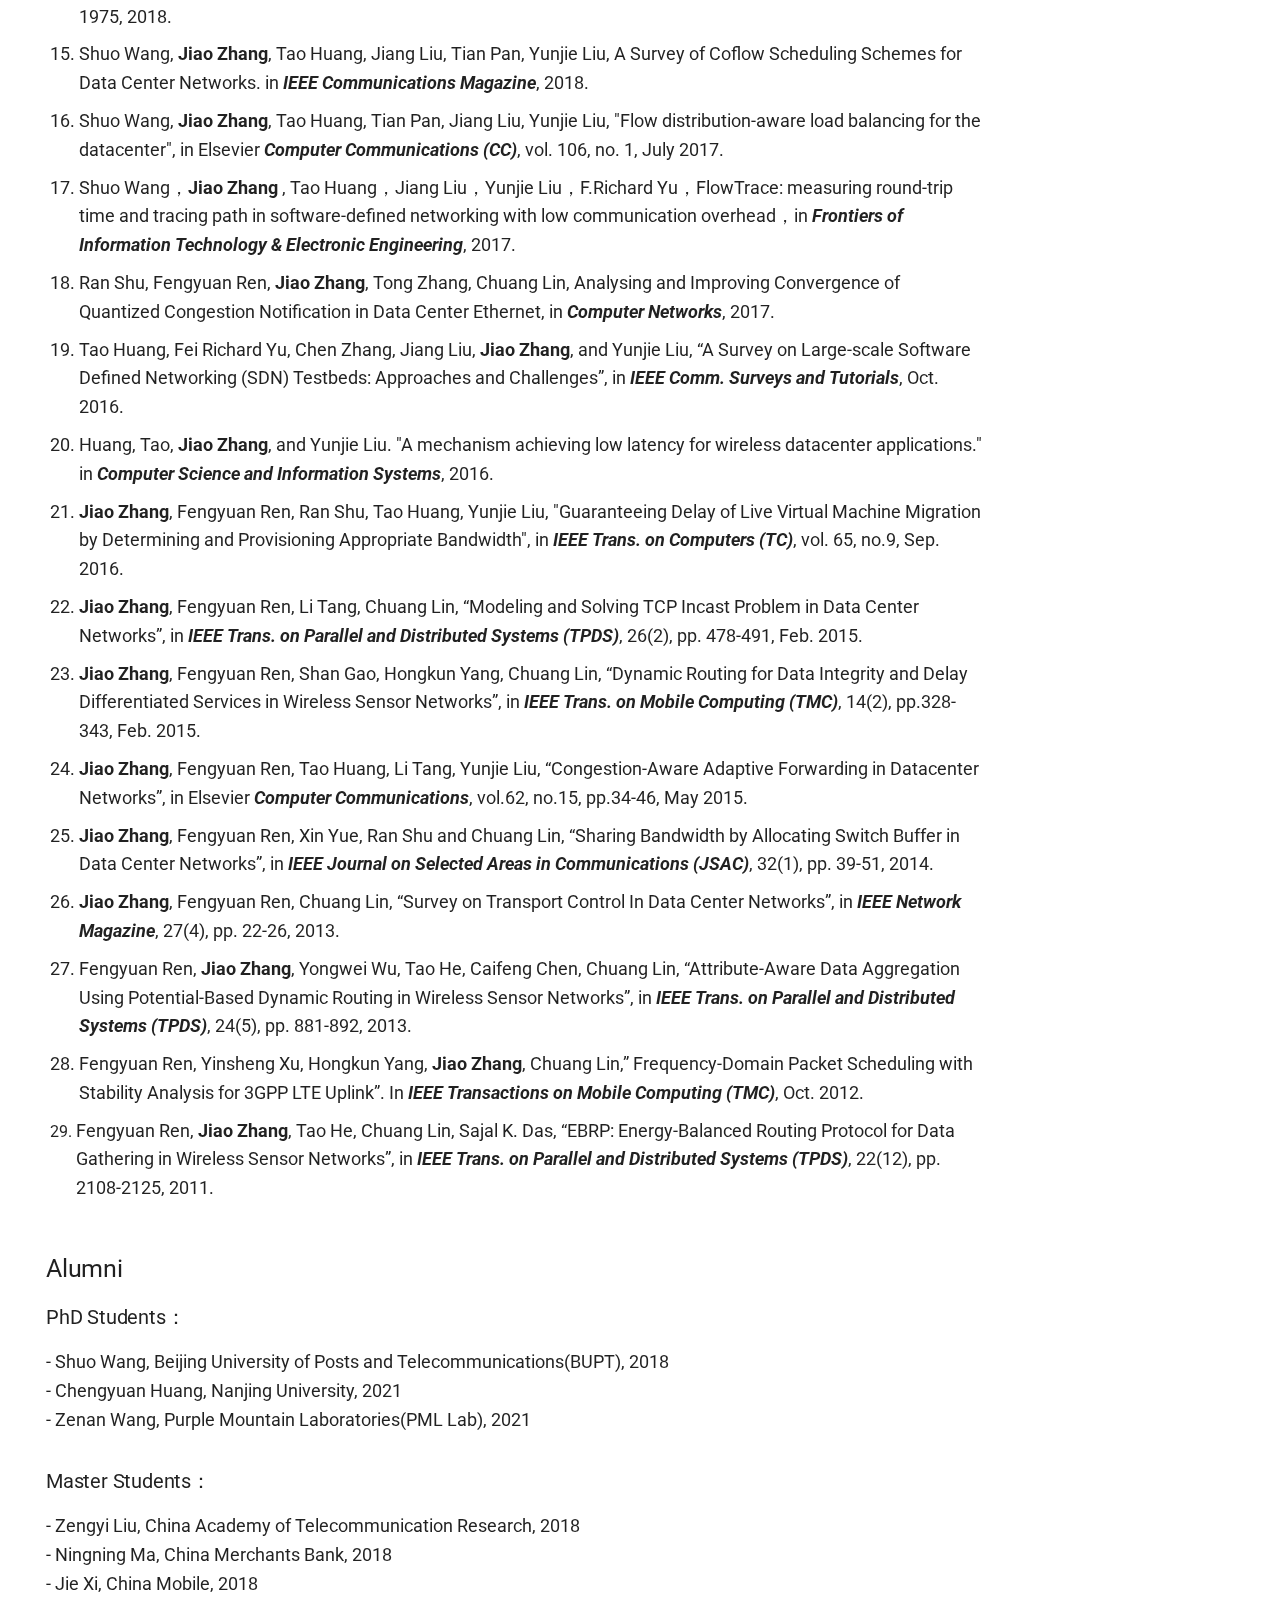
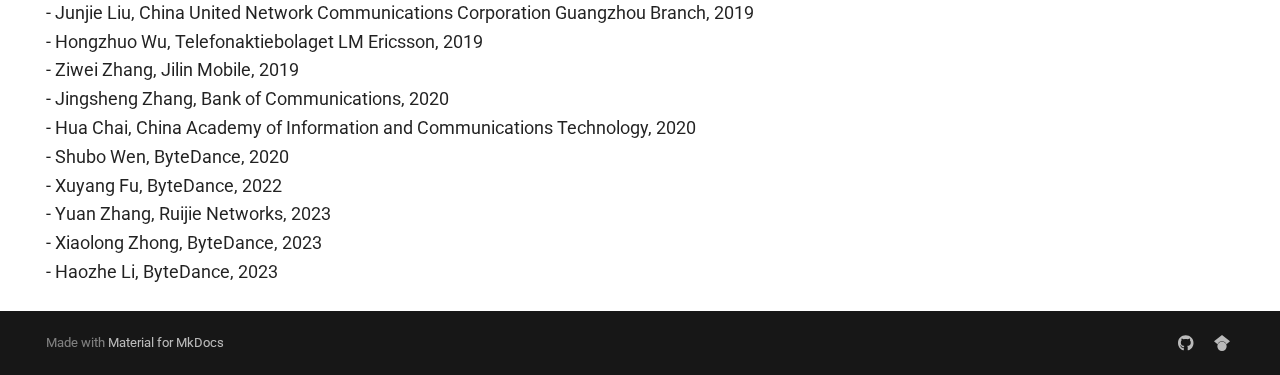
==== commit 87b6321c: "Deployed d15df5a with MkDocs version: 1.5.3" ====
--- a/index.html
+++ b/index.html
@@ -577,6 +577,9 @@
 <h3 id="journal">[Journal]<a class="headerlink" href="#journal" title="Permanent link">&para;</a></h3>
 <p><font size=4></p>
 <ol>
+<li>
+<p>Dehui Wei, <strong>Jiao Zhang</strong>, Haozhe Li, Yuanjie Liu, Xuan Zhang, Tian Pan, Tao Huang. “Breaking the Inertial Thinking: Non-Blocking Multipath Congestion Control Based on the Single-Subflow Reinforcement Learning Model”. <strong>IEEE Transactions on Network and Service Management (TNSM)</strong>. 2024</p>
+</li>
 <li>
 <p>Dehui Wei, <strong>Jiao Zhang*</strong>, Haozhe Li, Zhichen Xue, Yalie Peng and Rui Han, "Multipath Smart Preloading Algorithms in Short Video Peer-to-Peer CDN Transmission Architecture," <strong><em>IEEE NETWOEK</em></strong>, 2023. <a class="md-button" href="https://jiao-bupt.github.io/papers/IEEE%20Network-DehuiWei.pdf"><span class="twemoji"><svg xmlns="http://www.w3.org/2000/svg" viewBox="0 0 512 512"><!--! Font Awesome Free 6.5.1 by @fontawesome - https://fontawesome.com License - https://fontawesome.com/license/free (Icons: CC BY 4.0, Fonts: SIL OFL 1.1, Code: MIT License) Copyright 2023 Fonticons, Inc.--><path d="M64 464h48v48H64c-35.3 0-64-28.7-64-64V64C0 28.7 28.7 0 64 0h165.5c17 0 33.3 6.7 45.3 18.7l90.5 90.5c12 12 18.7 28.3 18.7 45.3V304h-48V160h-80c-17.7 0-32-14.3-32-32V48H64c-8.8 0-16 7.2-16 16v384c0 8.8 7.2 16 16 16zm112-112h32c30.9 0 56 25.1 56 56s-25.1 56-56 56h-16v32c0 8.8-7.2 16-16 16s-16-7.2-16-16V368c0-8.8 7.2-16 16-16zm32 80c13.3 0 24-10.7 24-24s-10.7-24-24-24h-16v48h16zm96-80h32c26.5 0 48 21.5 48 48v64c0 26.5-21.5 48-48 48h-32c-8.8 0-16-7.2-16-16V368c0-8.8 7.2-16 16-16zm32 128c8.8 0 16-7.2 16-16v-64c0-8.8-7.2-16-16-16h-16v96h16zm80-112c0-8.8 7.2-16 16-16h48c8.8 0 16 7.2 16 16s-7.2 16-16 16h-32v32h32c8.8 0 16 7.2 16 16s-7.2 16-16 16h-32v48c0 8.8-7.2 16-16 16s-16-7.2-16-16V368z"/></svg></span> PDF</a></p>
 </li>
@@ -677,13 +680,13 @@
 - Jie Xi, China Mobile, 2018     <br />
 - Junjie Liu, China United Network Communications Corporation Guangzhou Branch, 2019<br />
 - Hongzhuo Wu, Telefonaktiebolaget LM Ericsson, 2019<br />
-- Ziwei zhang, Jilin Mobile, 2019<br />
+- Ziwei Zhang, Jilin Mobile, 2019<br />
 - Jingsheng Zhang, Bank of Communications, 2020<br />
 - Hua Chai, China Academy of Information and Communications Technology, 2020<br />
 - Shubo Wen, ByteDance, 2020<br />
 - Xuyang Fu, ByteDance, 2022<br />
 - Yuan Zhang, Ruijie Networks, 2023 <br />
-- Xiaolong zhong, ByteDance, 2023<br />
+- Xiaolong Zhong, ByteDance, 2023<br />
 - Haozhe Li, ByteDance, 2023<br />
 </font></p>
 
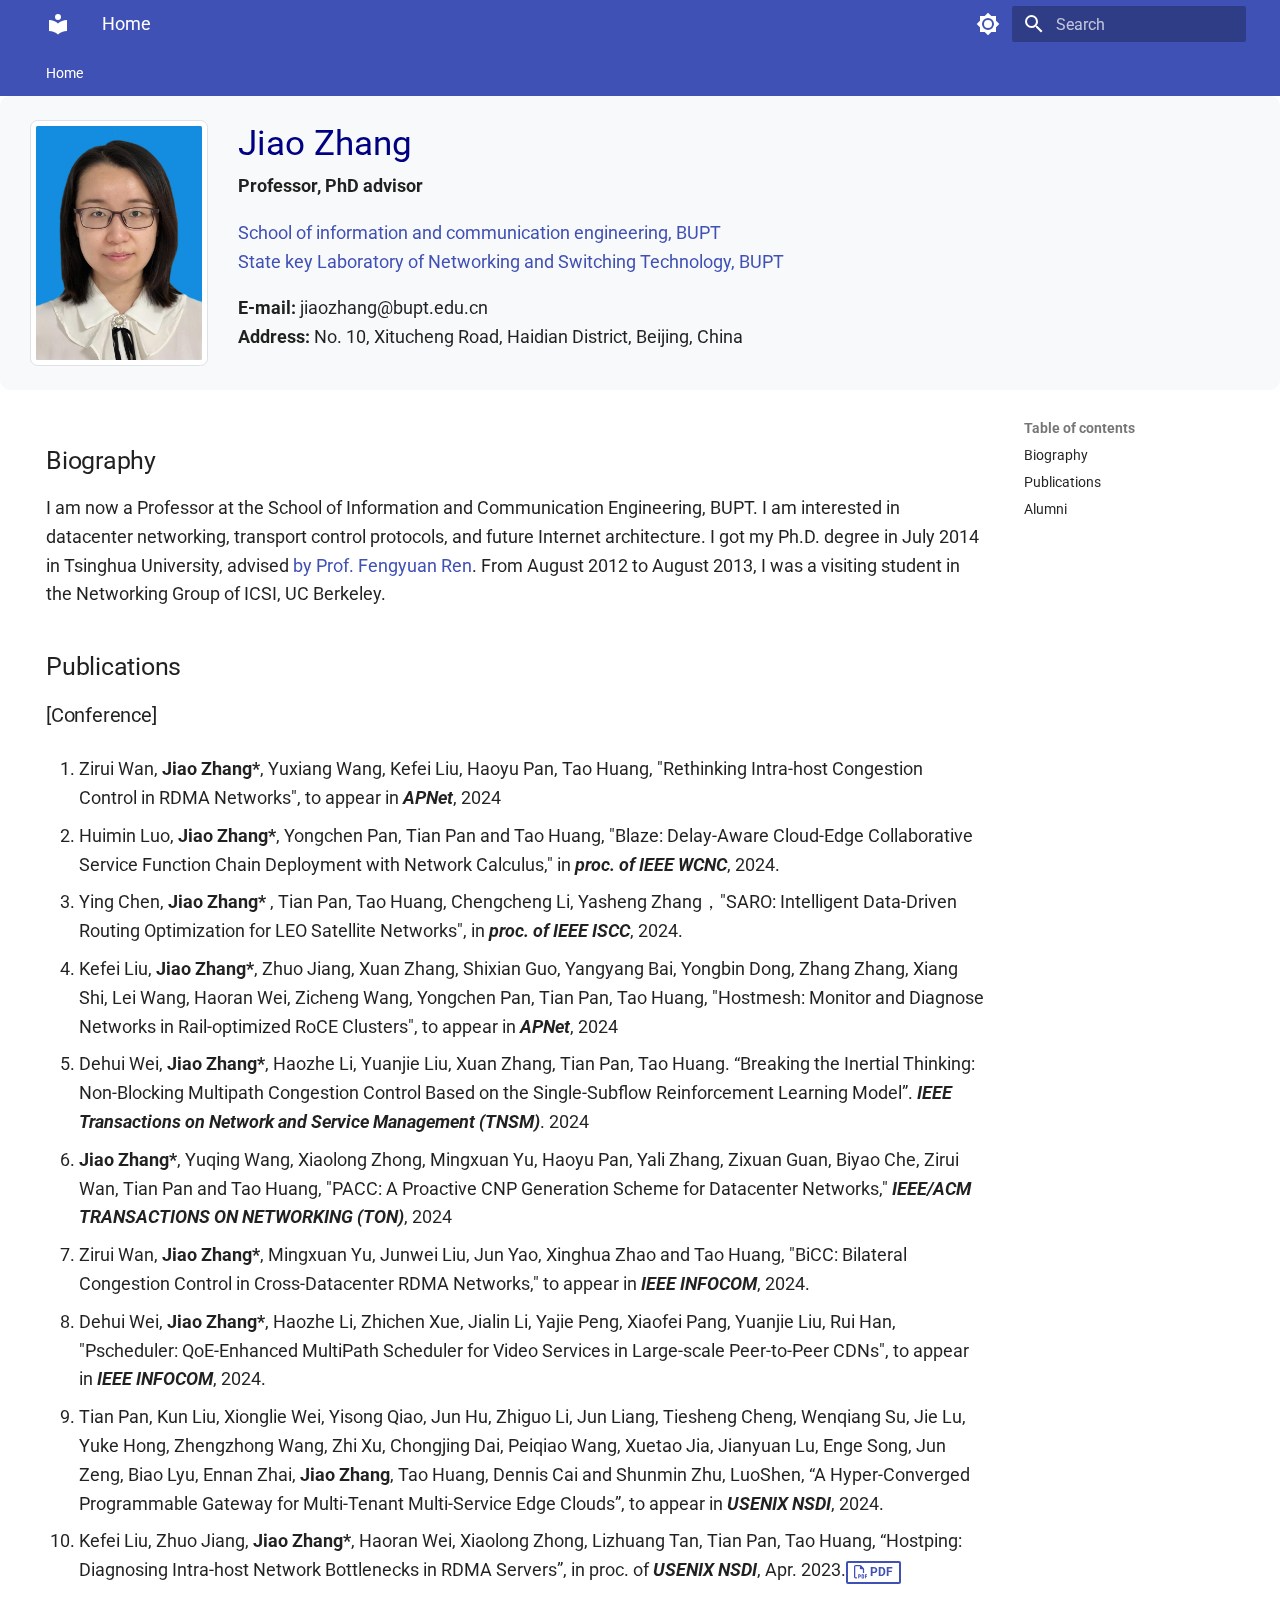
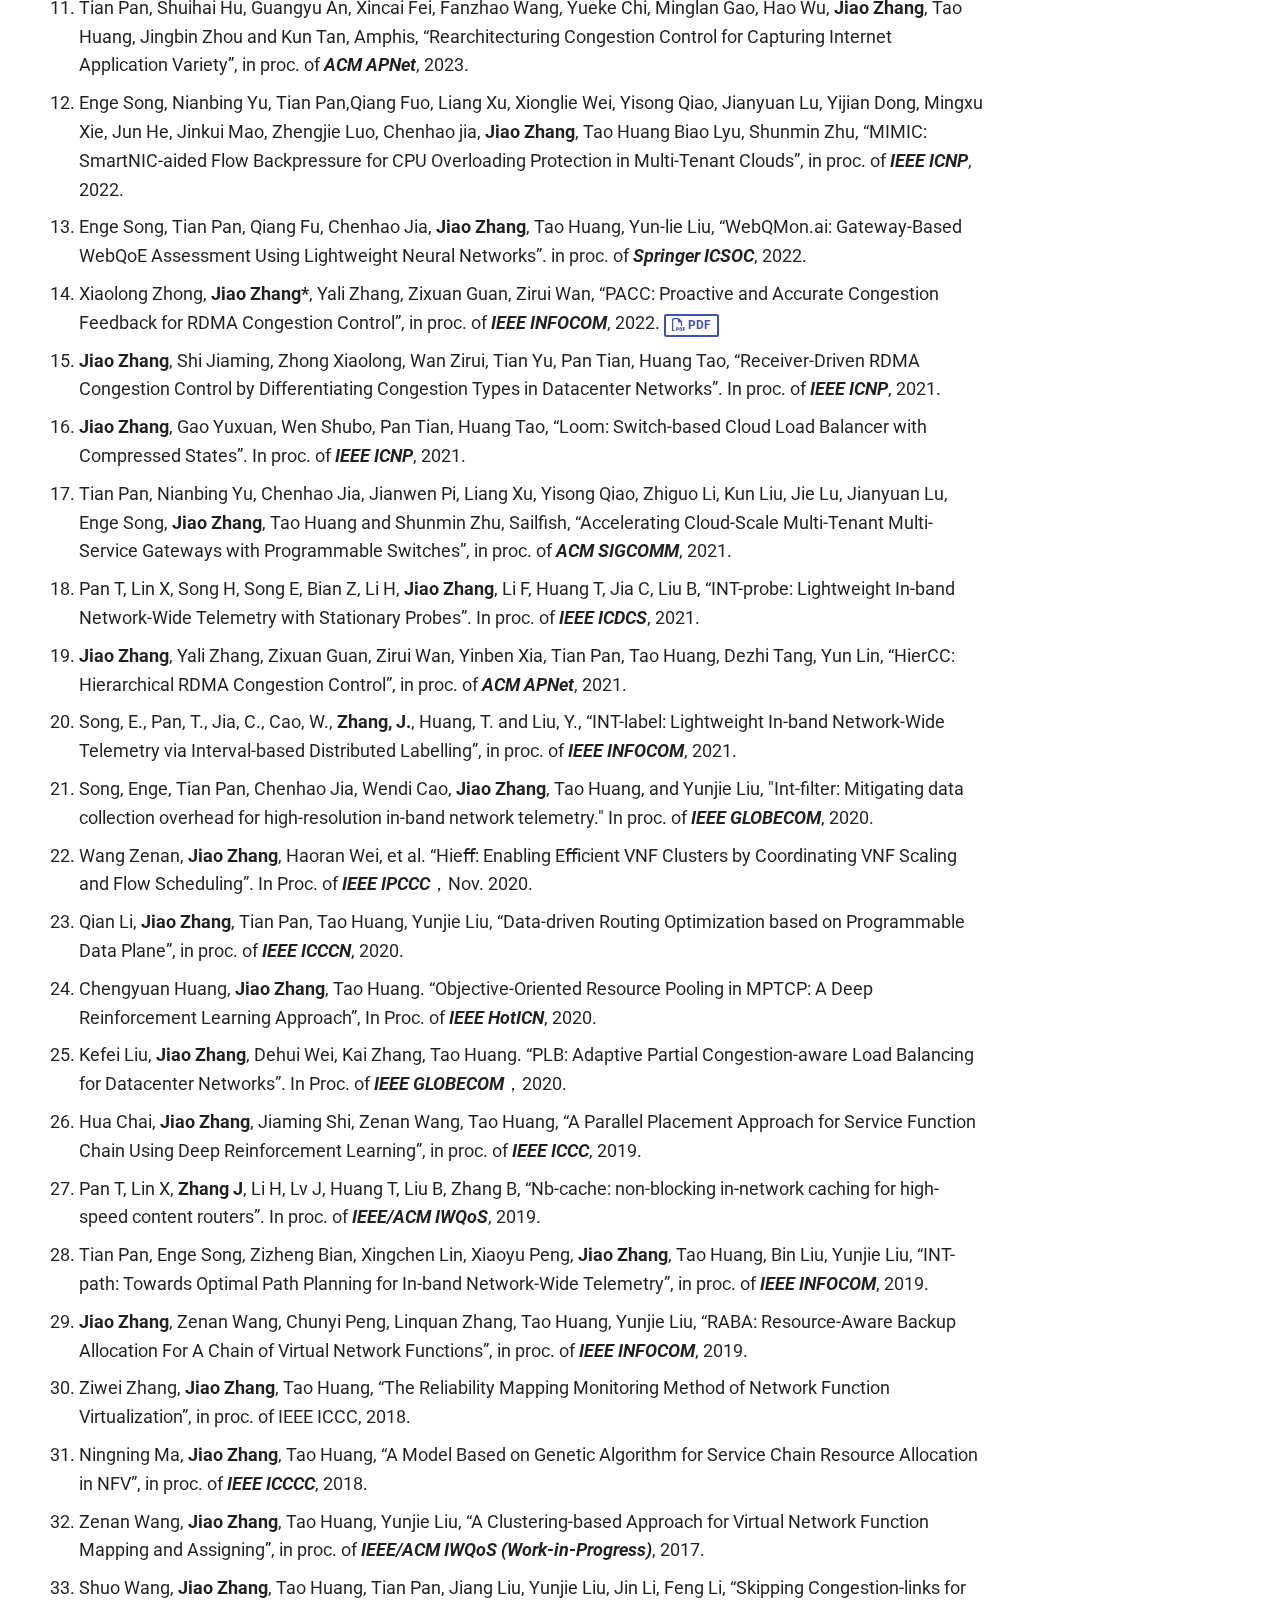
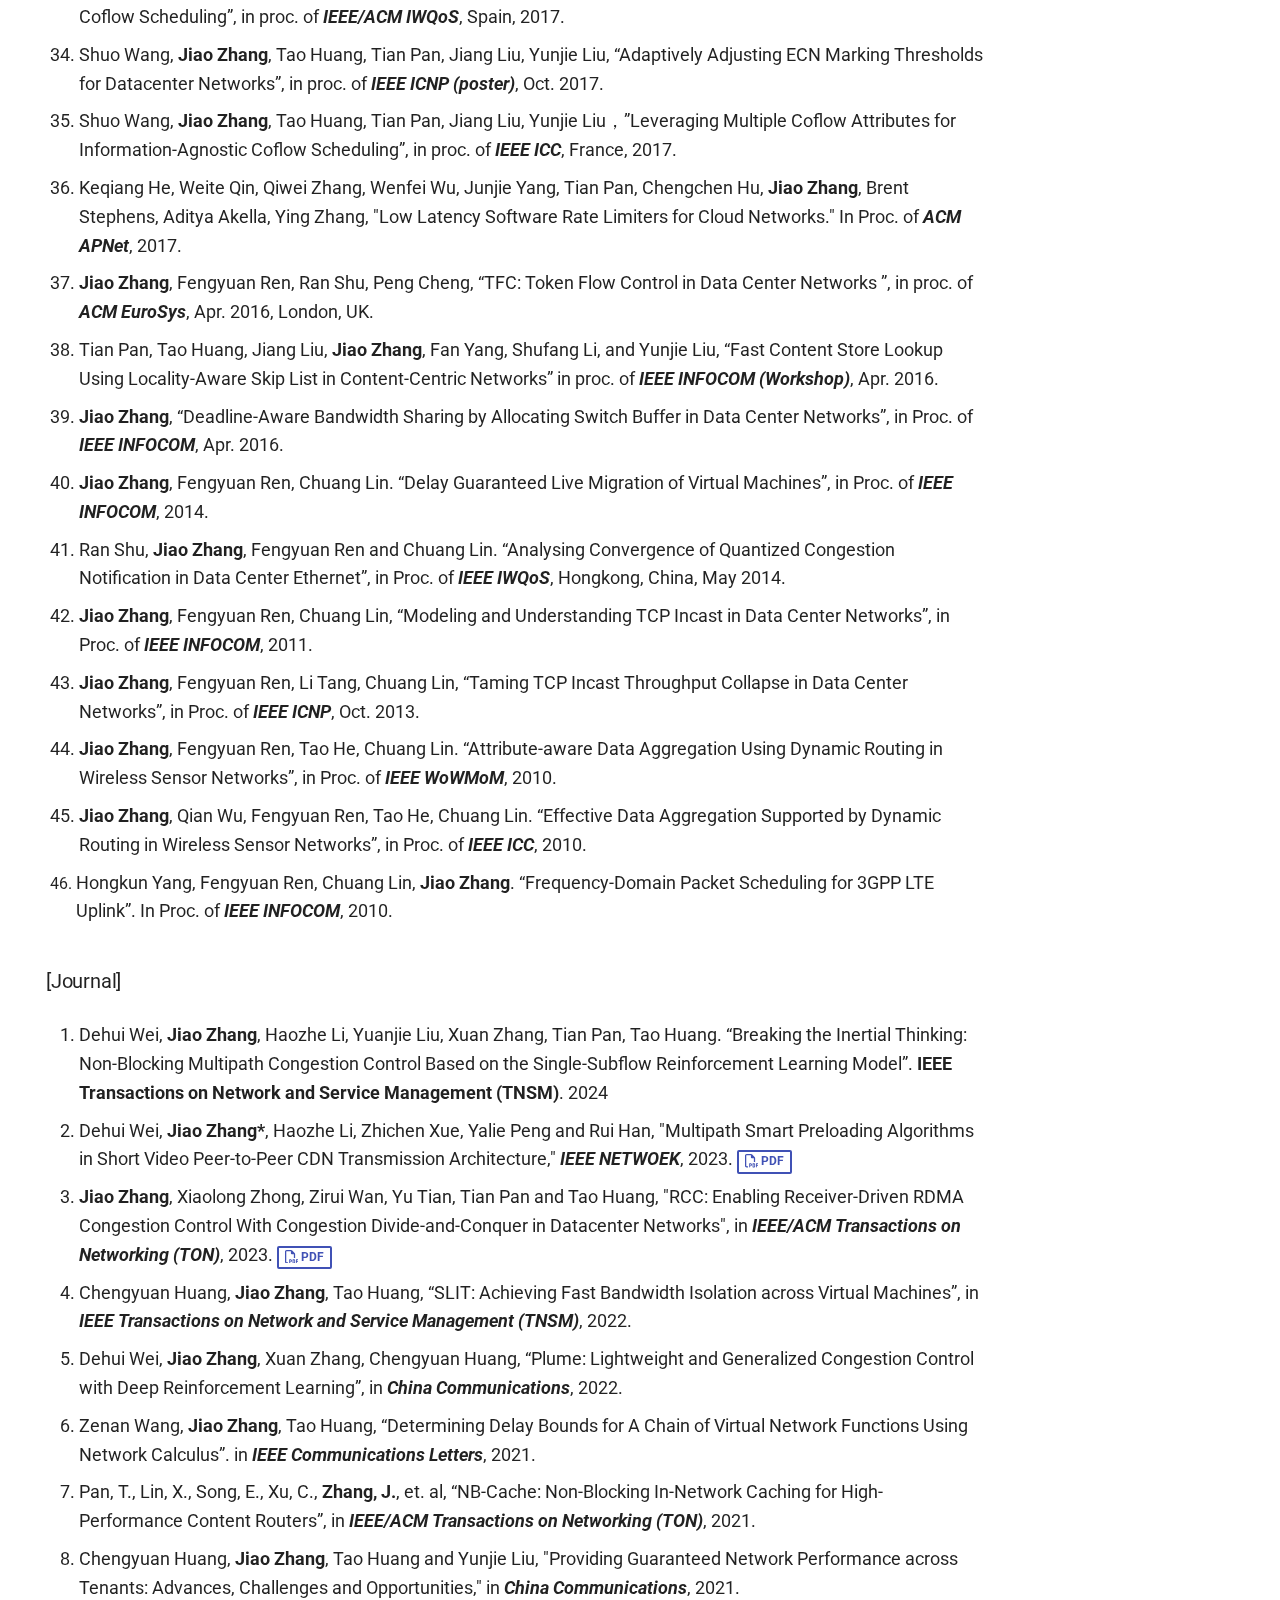
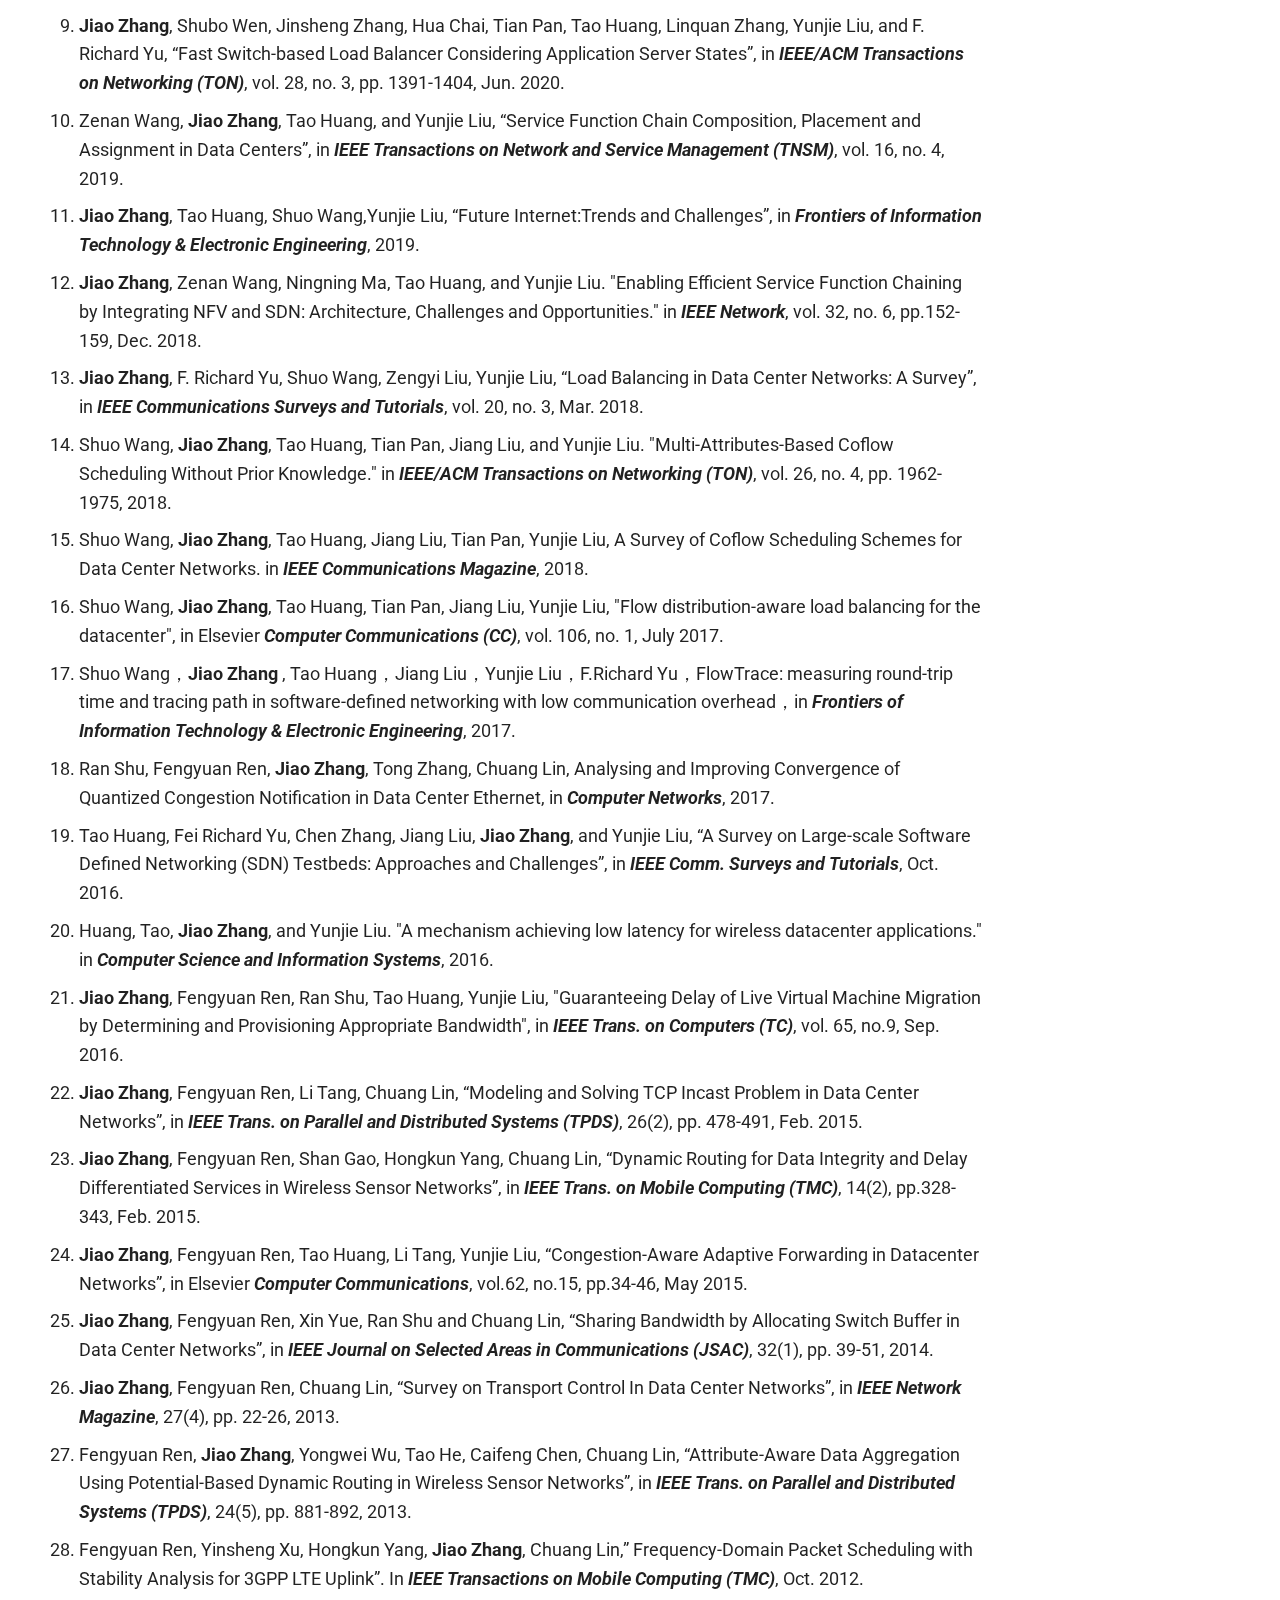
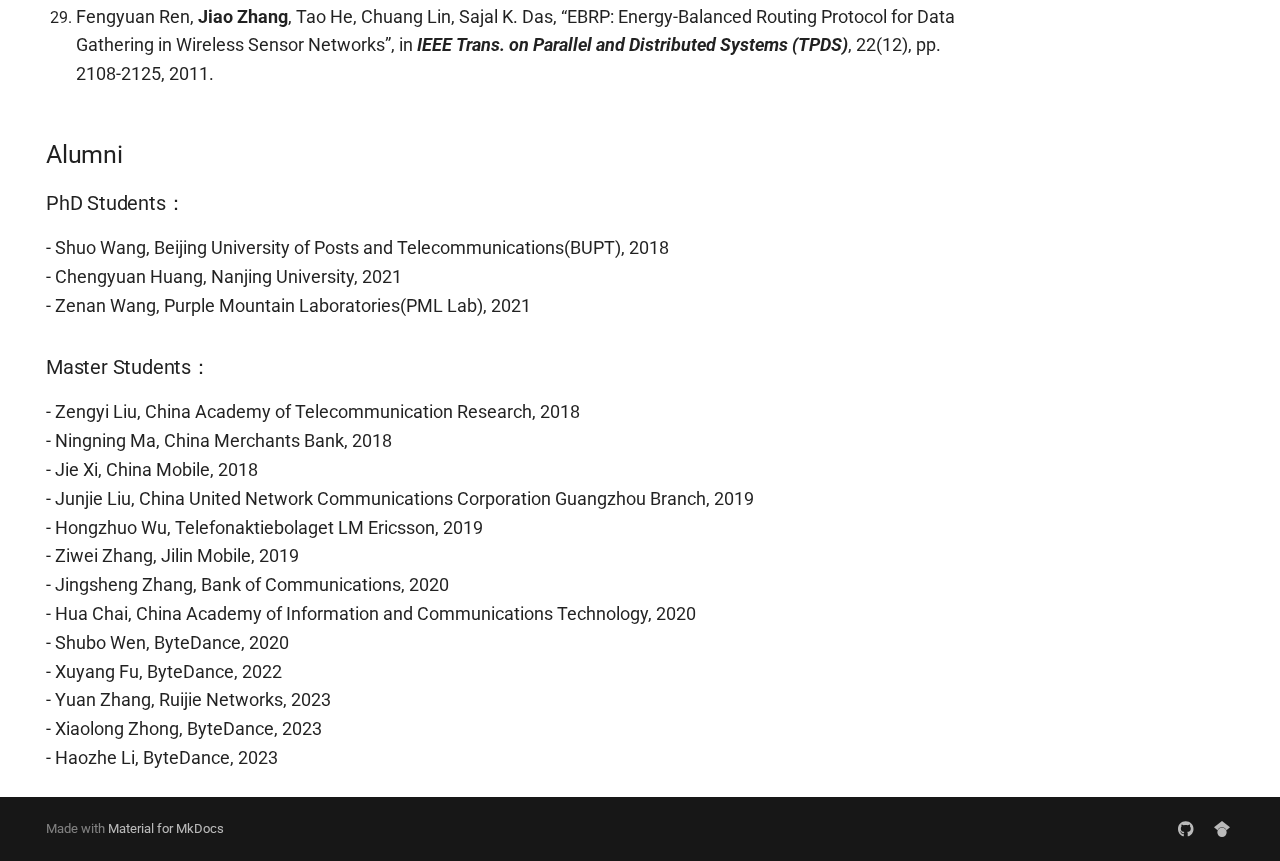
==== commit dea4ffb2: "Deployed 9c28b7d with MkDocs version: 1.5.3" ====
--- a/index.html
+++ b/index.html
@@ -453,7 +453,25 @@
 <p><font size=4></p>
 <ol>
 <li>
-<p>Zirui Wan, <strong><em>Jiao Zhang</em></strong>, Mingxuan Yu, Junwei Liu, Jun Yao, Xinghua Zhao and Tao Huang, "BiCC: Bilateral Congestion Control in Cross-Datacenter RDMA Networks," to appear in <strong><em>IEEE INFOCOM</em></strong>, 2024.</p>
+<p>Zirui Wan, <strong>Jiao Zhang*</strong>, Yuxiang Wang, Kefei Liu, Haoyu Pan, Tao Huang, "Rethinking Intra-host Congestion Control in RDMA Networks", to appear in <strong><em>APNet</em></strong>, 2024</p>
+</li>
+<li>
+<p>Huimin Luo, <strong>Jiao Zhang*</strong>, Yongchen Pan, Tian Pan  and Tao Huang, "Blaze: Delay-Aware Cloud-Edge Collaborative Service Function Chain Deployment with Network Calculus," in <strong><em>proc. of IEEE WCNC</em></strong>, 2024.</p>
+</li>
+<li>
+<p>Ying Chen, <strong>Jiao Zhang*</strong> , Tian Pan, Tao Huang, Chengcheng Li, Yasheng Zhang，"SARO: Intelligent Data-Driven Routing Optimization for LEO Satellite Networks", in <strong><em>proc. of IEEE ISCC</em></strong>, 2024.</p>
+</li>
+<li>
+<p>Kefei Liu, <strong>Jiao Zhang*</strong>, Zhuo Jiang, Xuan Zhang, Shixian Guo, Yangyang Bai, Yongbin Dong, Zhang Zhang, Xiang Shi, Lei Wang, Haoran Wei, Zicheng Wang, Yongchen Pan, Tian Pan, Tao Huang, "Hostmesh: Monitor and Diagnose Networks in Rail-optimized RoCE Clusters", to appear in <strong><em>APNet</em></strong>, 2024</p>
+</li>
+<li>
+<p>Dehui Wei, <strong>Jiao Zhang*</strong>, Haozhe Li, Yuanjie Liu, Xuan Zhang, Tian Pan, Tao Huang. “Breaking the Inertial Thinking: Non-Blocking Multipath Congestion Control Based on the Single-Subflow Reinforcement Learning Model”. <strong><em>IEEE Transactions on Network and Service Management (TNSM)</em></strong>. 2024</p>
+</li>
+<li>
+<p><strong>Jiao Zhang*</strong>, Yuqing Wang, Xiaolong Zhong, Mingxuan Yu, Haoyu Pan, Yali Zhang, Zixuan Guan, Biyao Che, Zirui Wan, Tian Pan and Tao Huang, "PACC: A Proactive CNP Generation Scheme for Datacenter Networks," <strong><em>IEEE/ACM TRANSACTIONS ON NETWORKING (TON)</em></strong>, 2024</p>
+</li>
+<li>
+<p>Zirui Wan, <strong>Jiao Zhang*</strong>, Mingxuan Yu, Junwei Liu, Jun Yao, Xinghua Zhao and Tao Huang, "BiCC: Bilateral Congestion Control in Cross-Datacenter RDMA Networks," to appear in <strong><em>IEEE INFOCOM</em></strong>, 2024.</p>
 </li>
 <li>
 <p>Dehui Wei, <strong>Jiao Zhang*</strong>, Haozhe Li, Zhichen Xue, Jialin Li, Yajie Peng, Xiaofei Pang, Yuanjie Liu, Rui Han, "Pscheduler: QoE-Enhanced MultiPath Scheduler for Video Services in Large-scale Peer-to-Peer CDNs", to appear in <strong><em>IEEE INFOCOM</em></strong>, 2024.</p>
